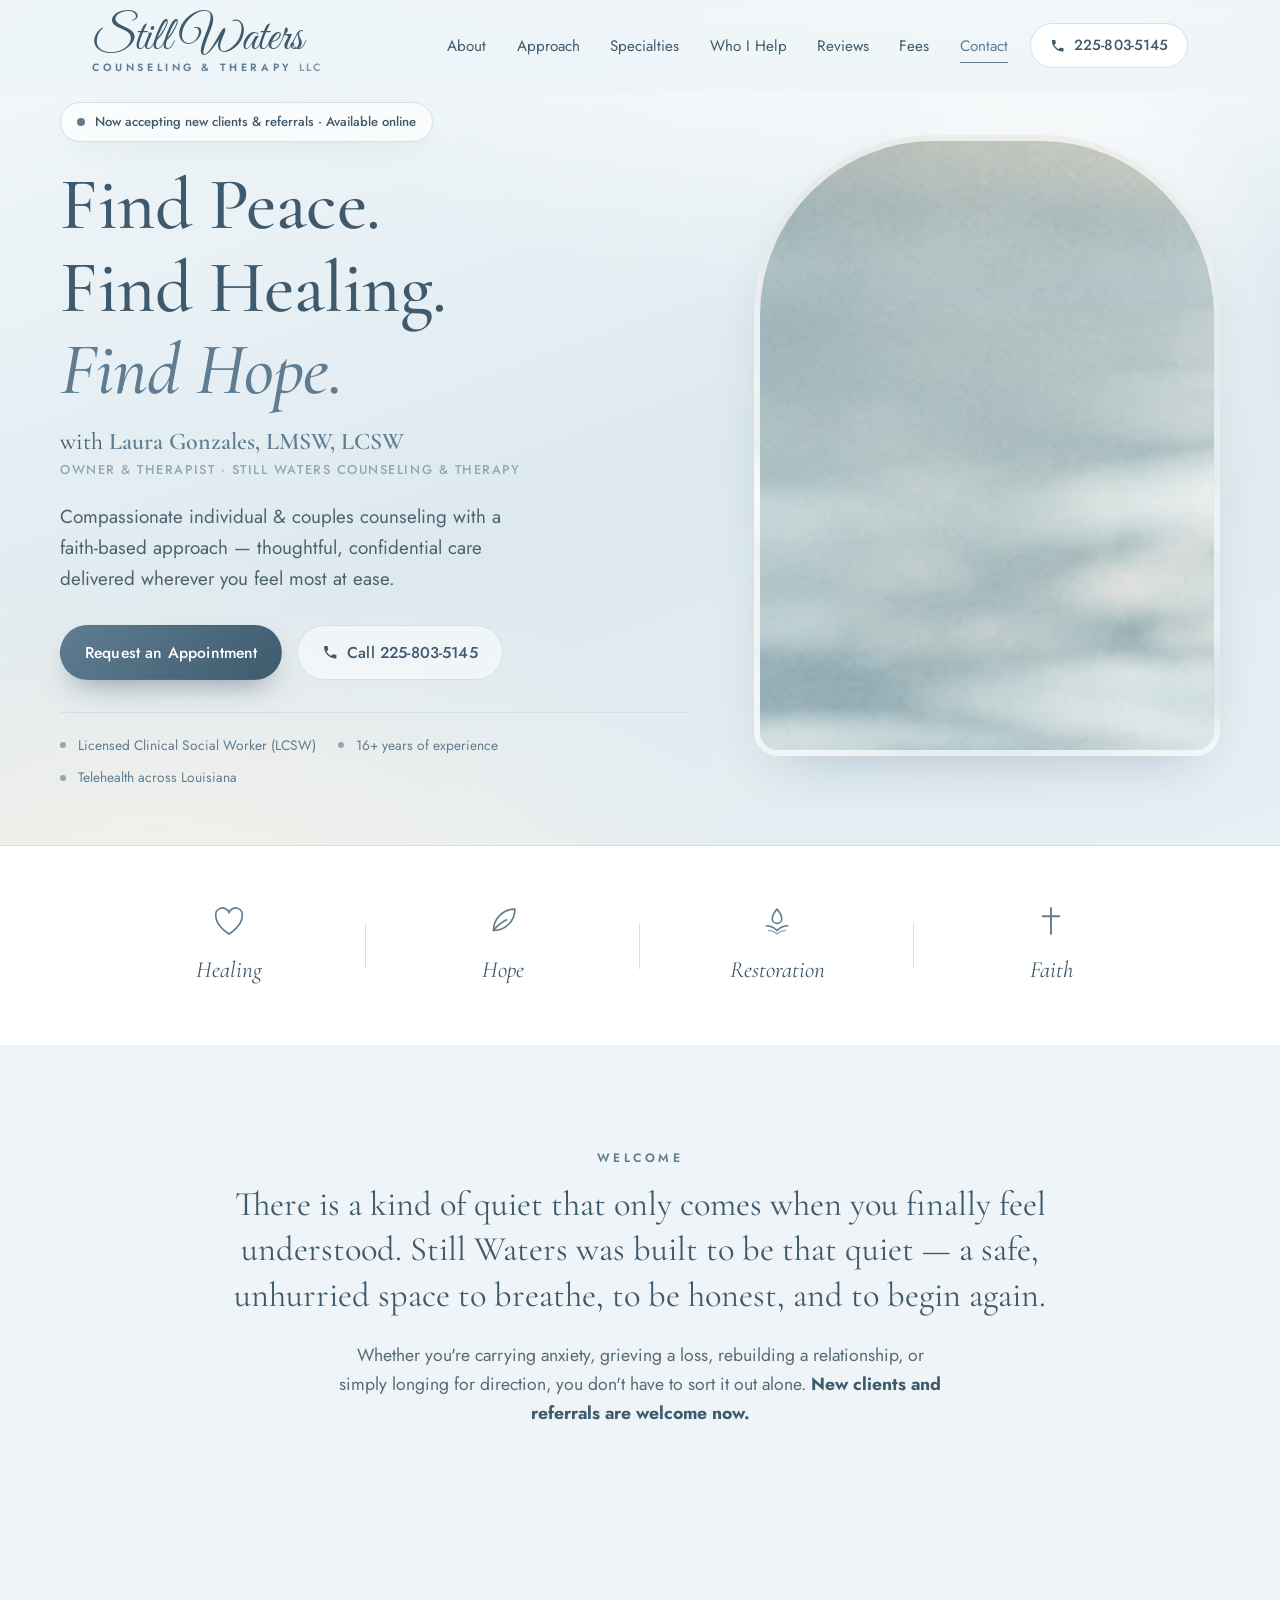
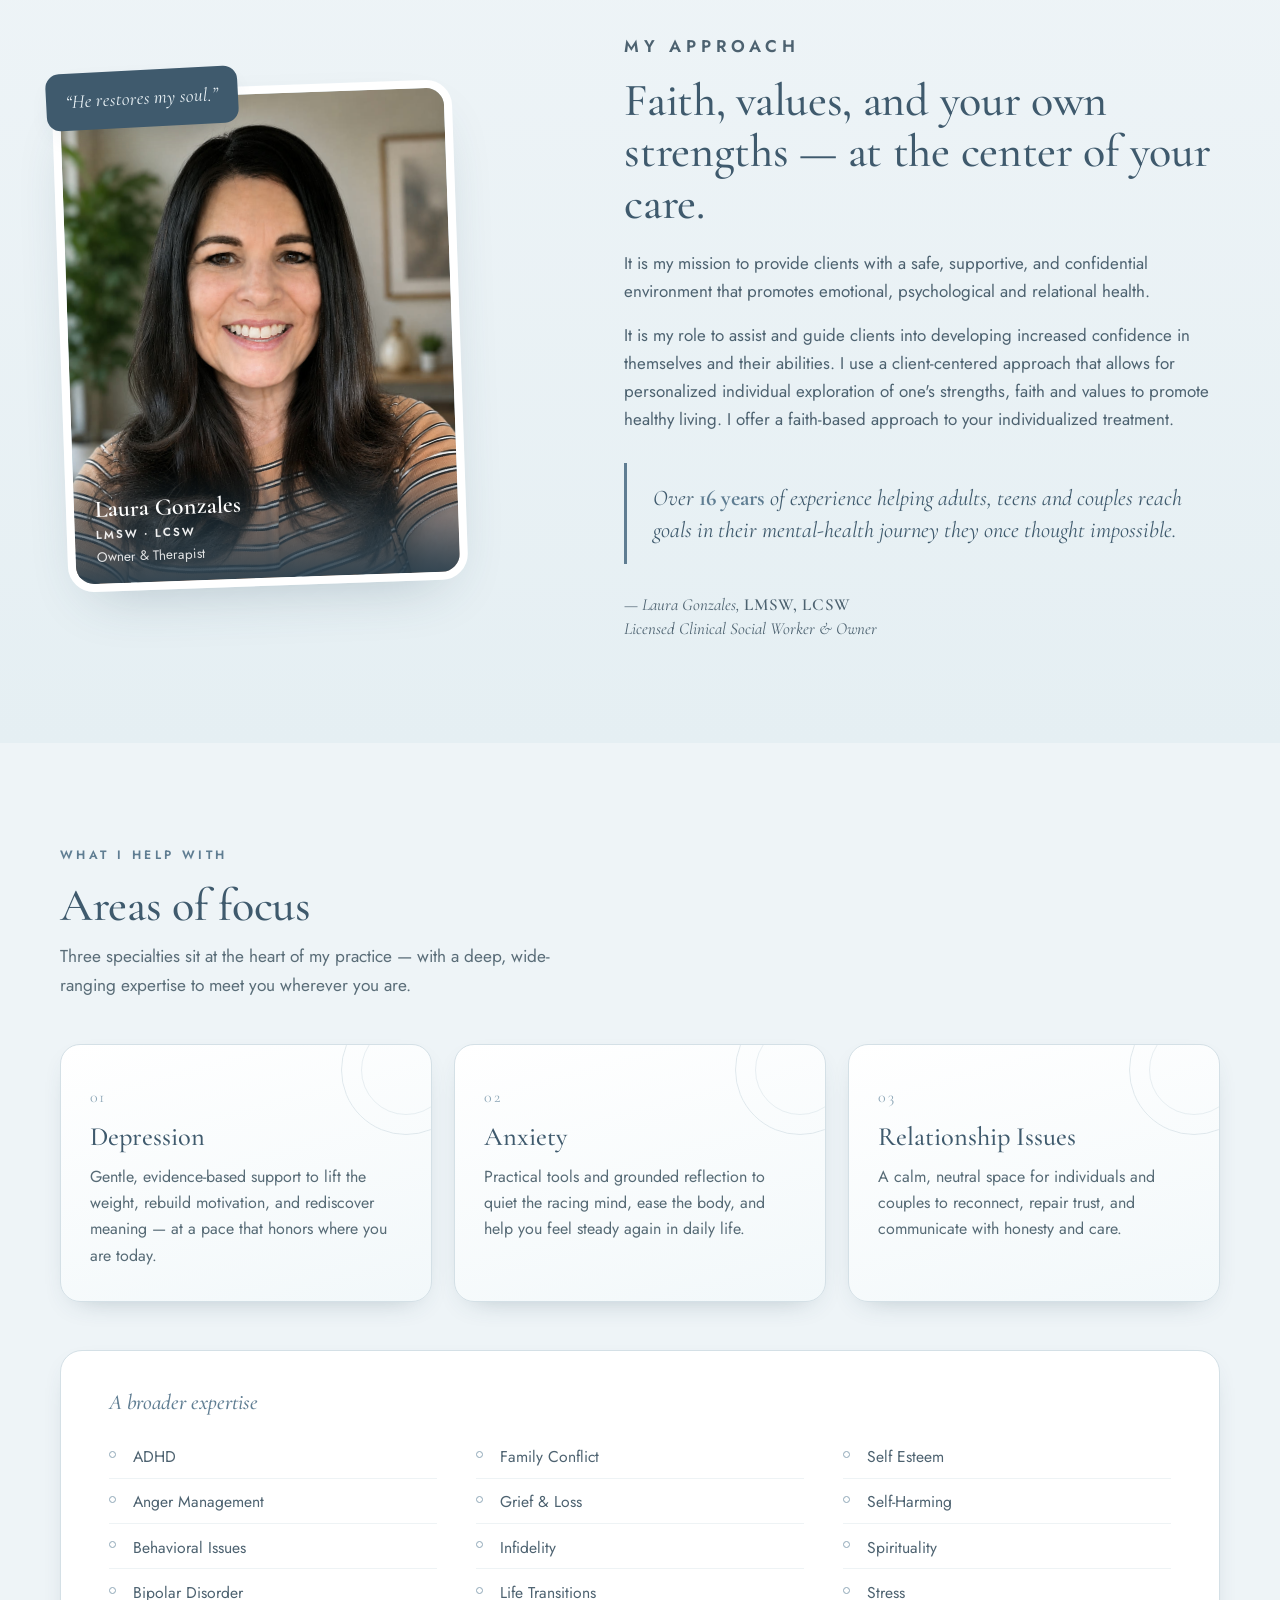
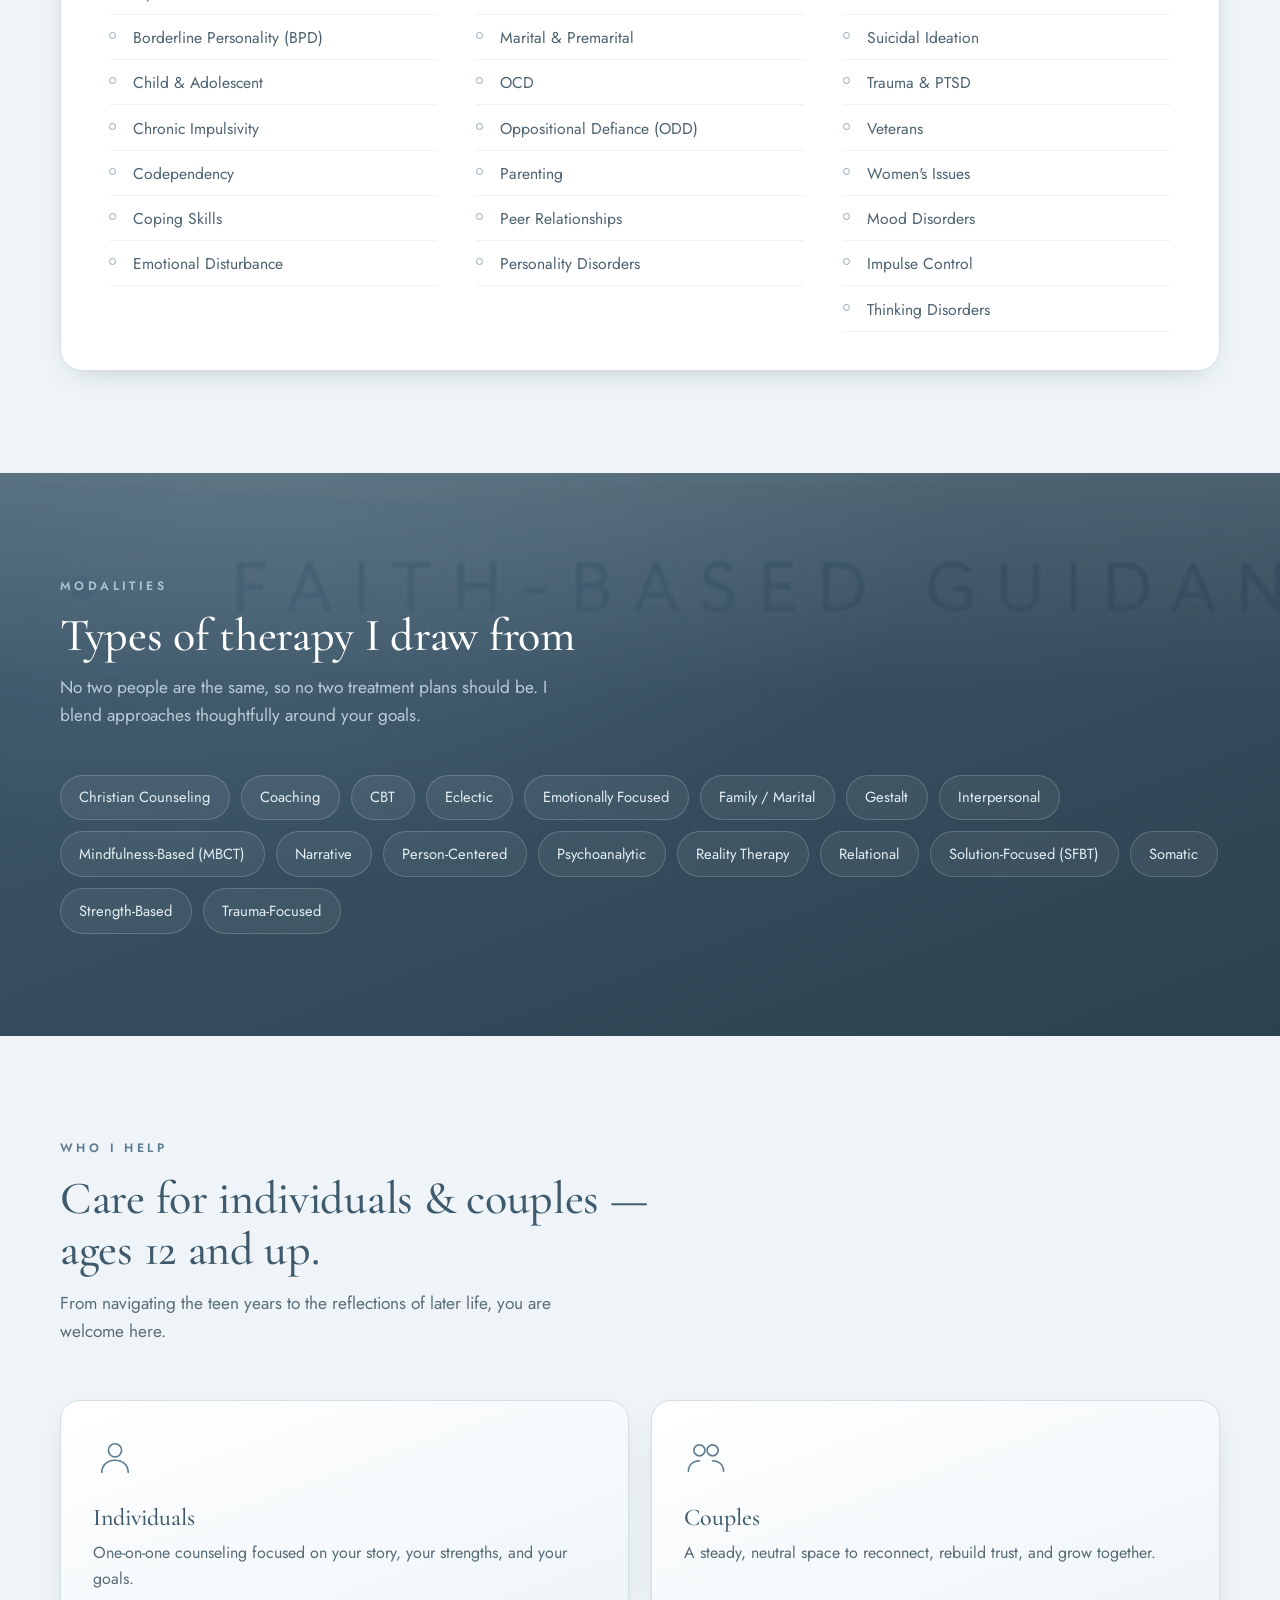
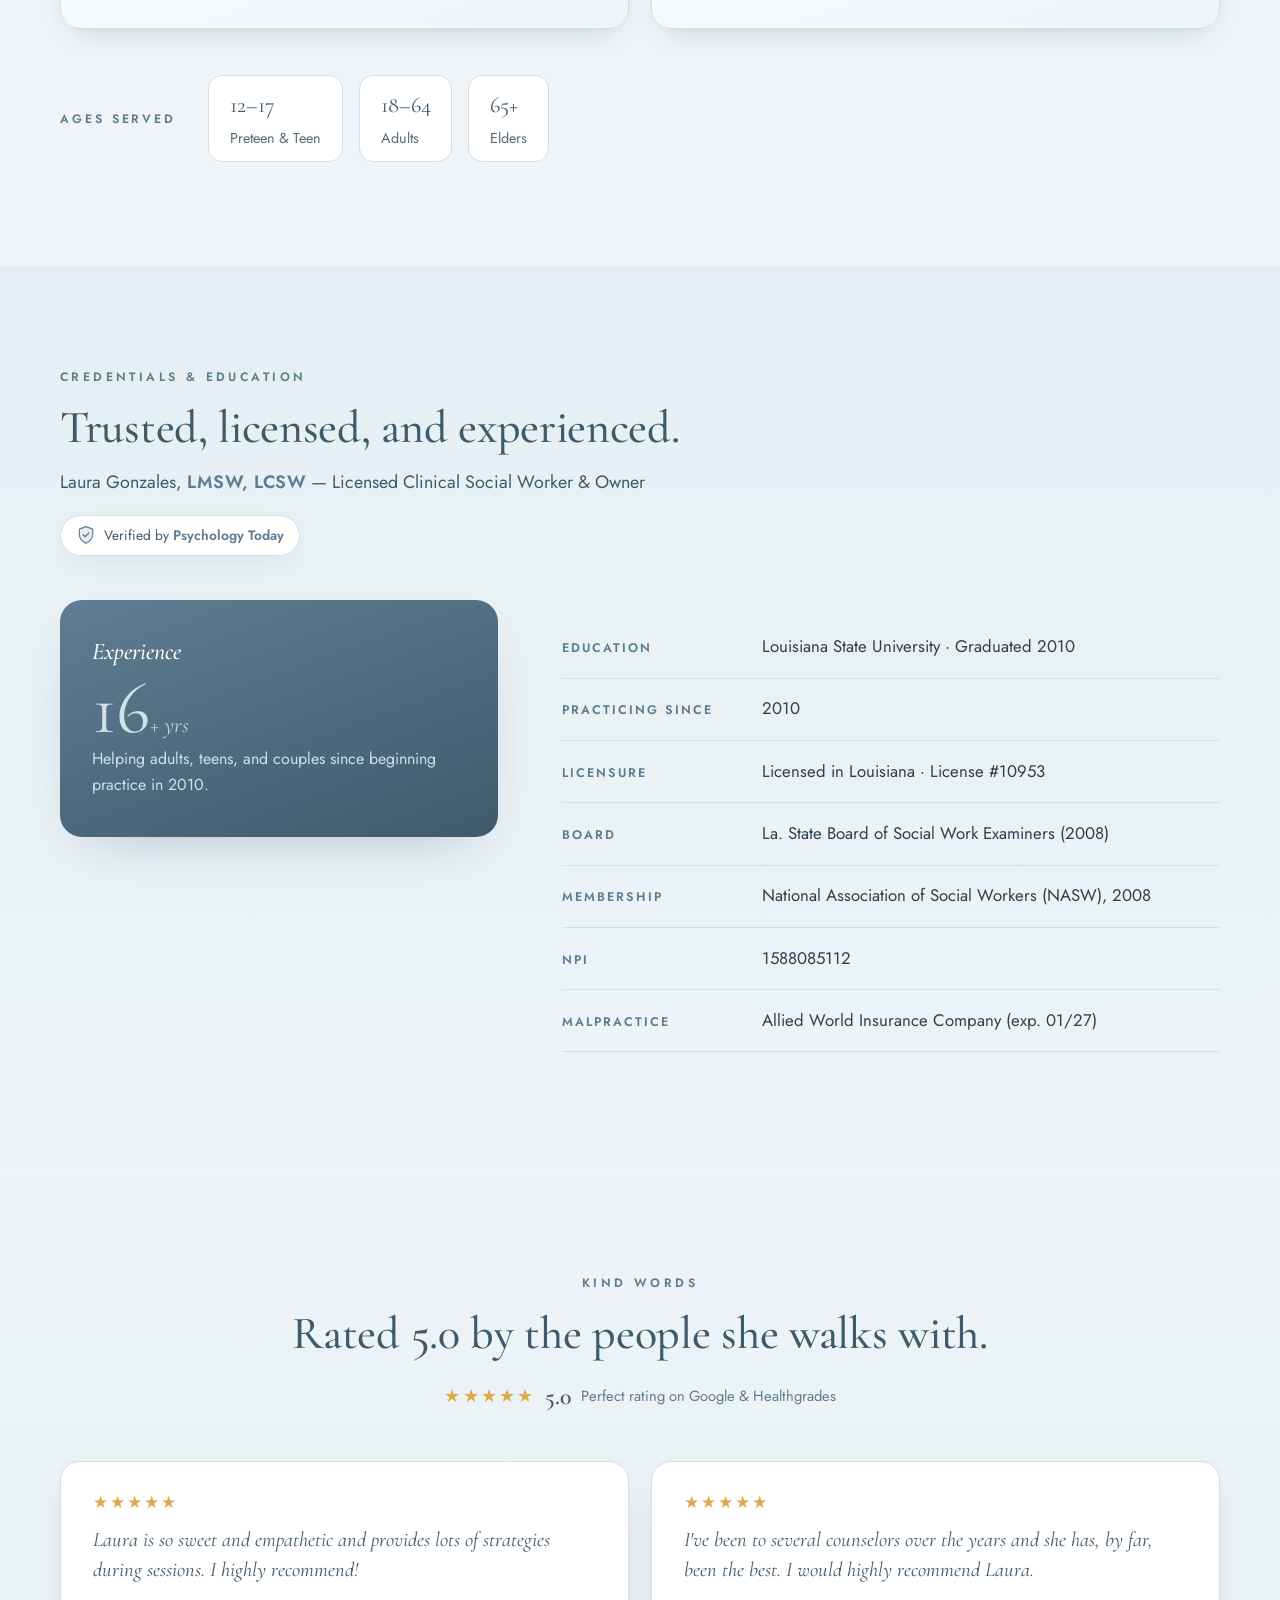
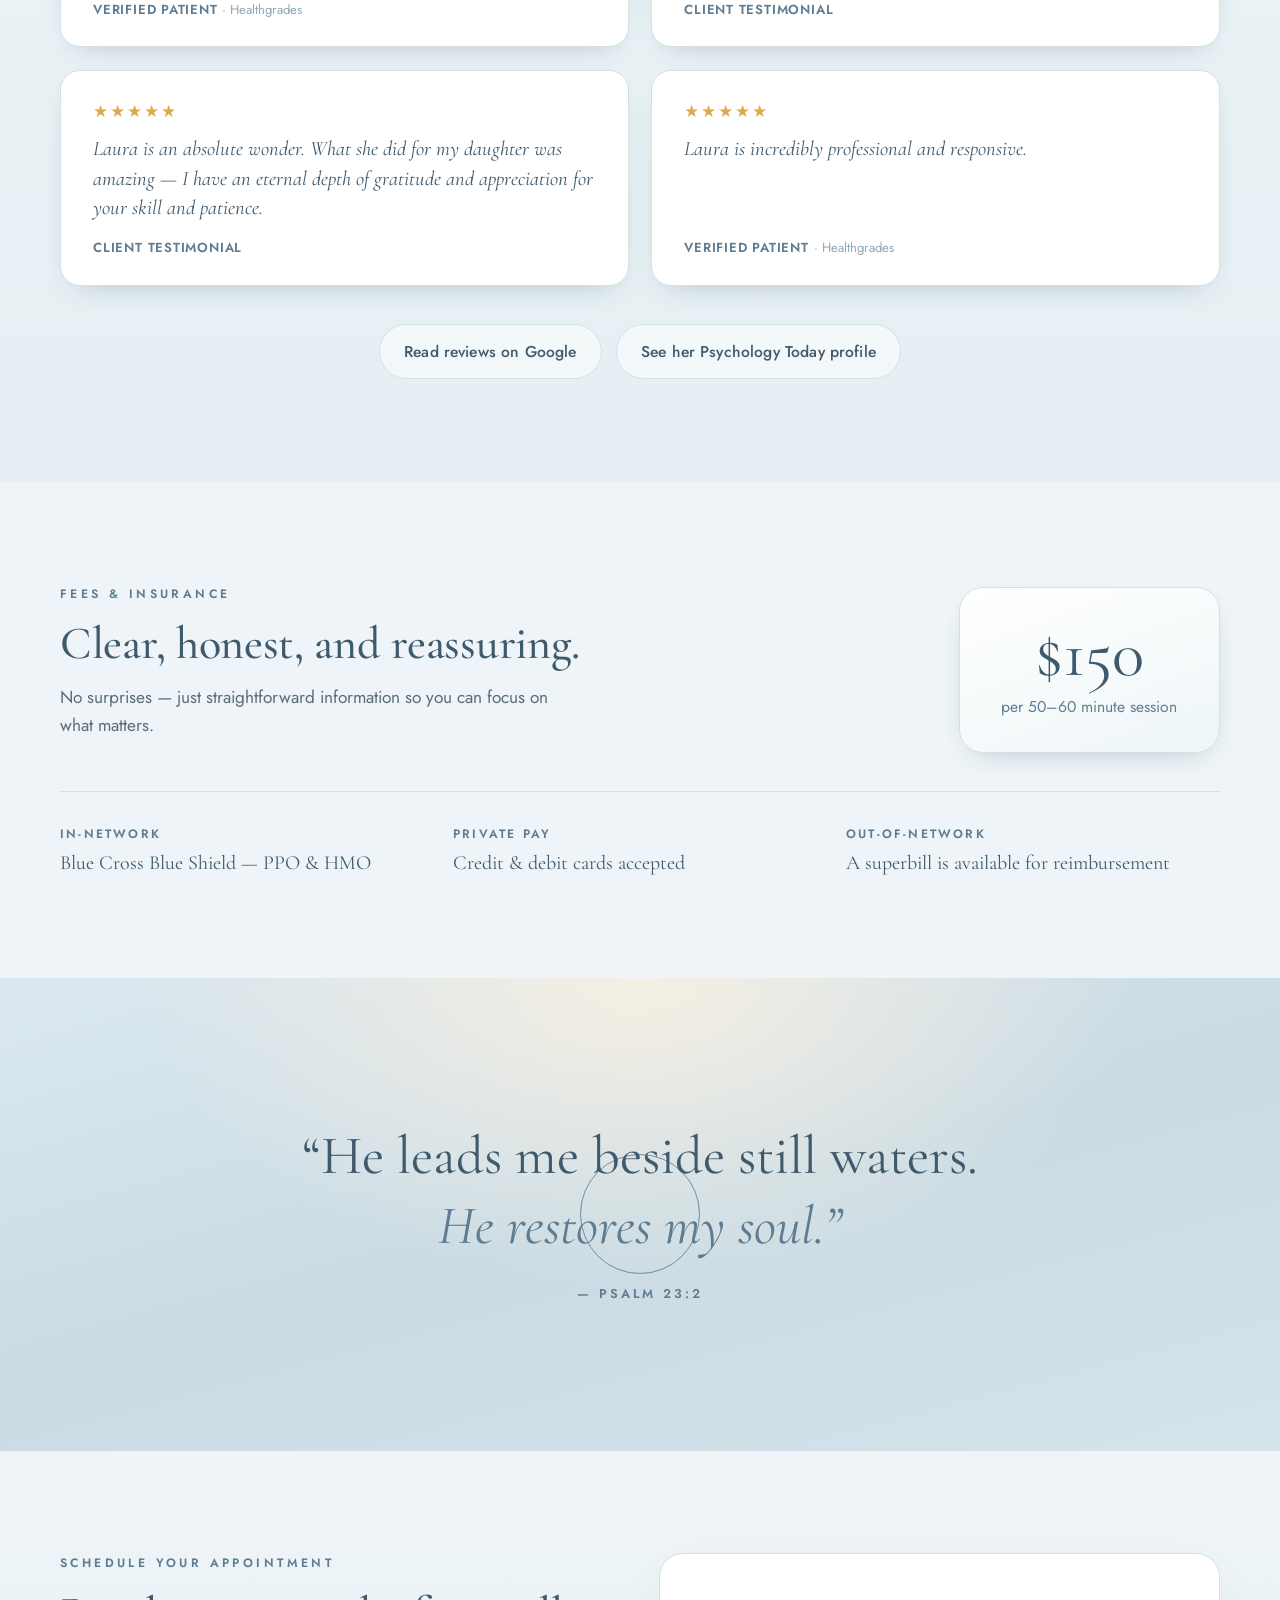
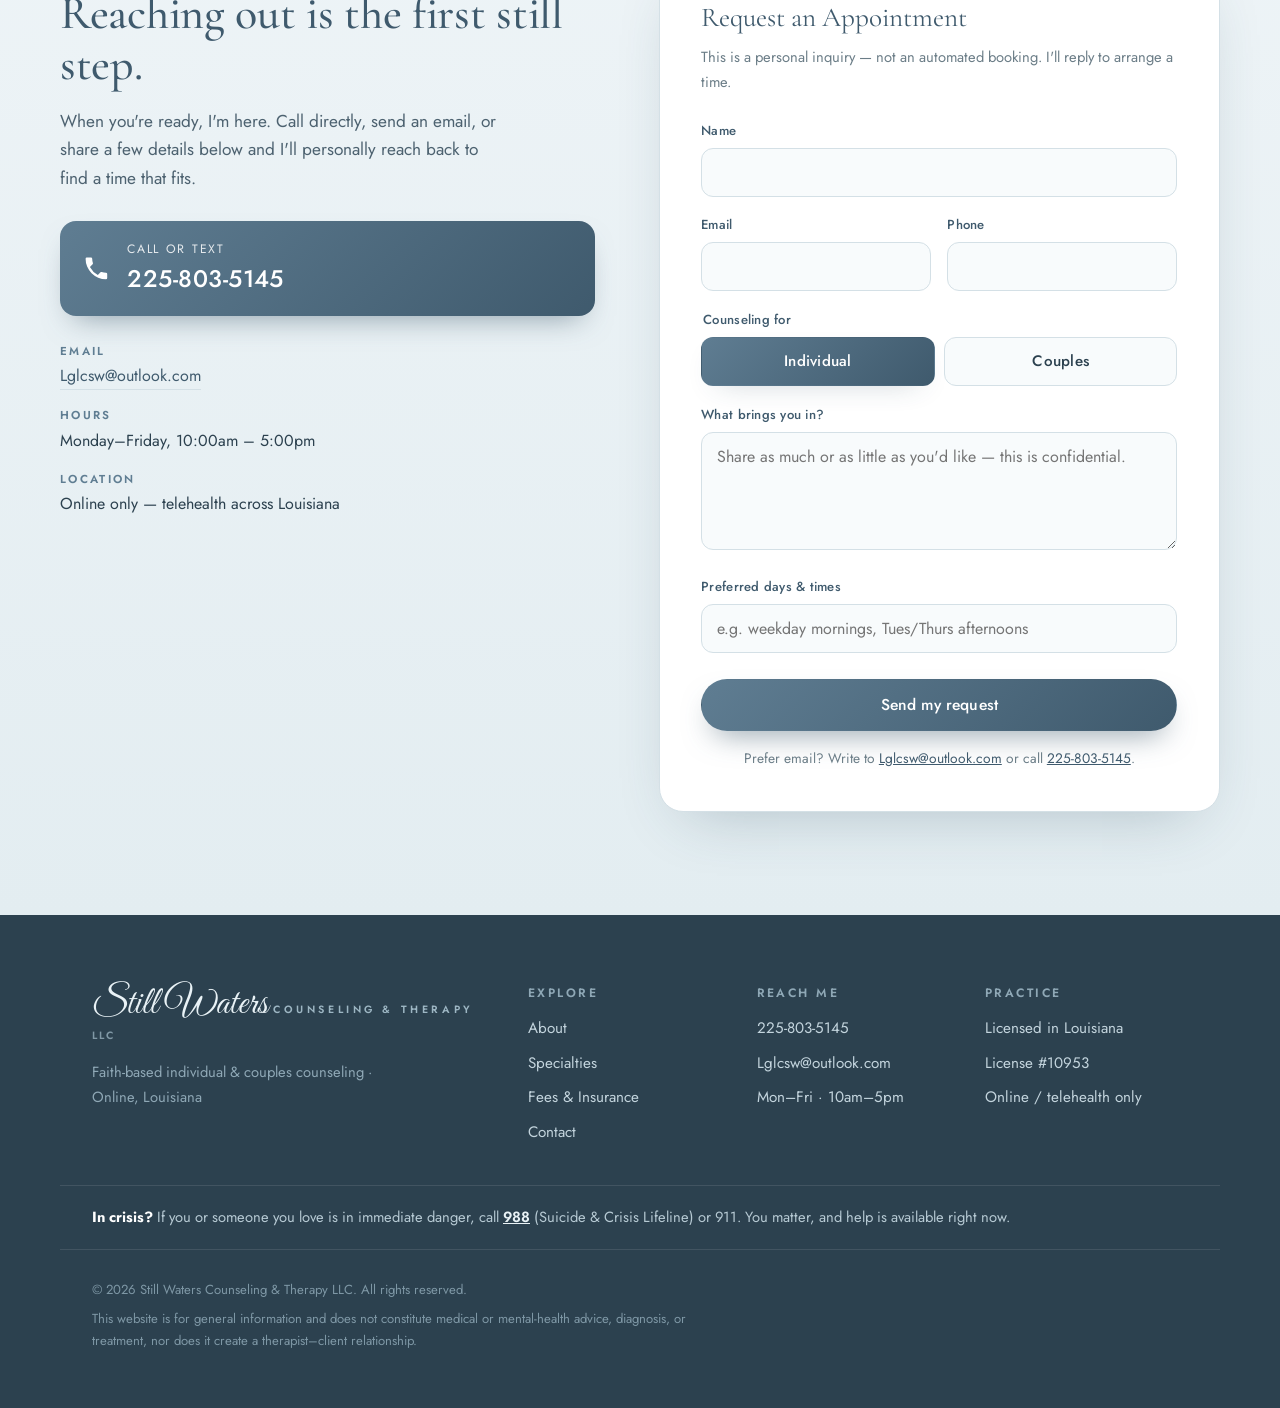
==== index.html @ e0cd23ed "Hero: trim excess top/bottom padding; fix console issues (drop mailto form action -> compose email v" ====
<!DOCTYPE html>
<html lang="en">
<head>
<meta charset="UTF-8" />
<meta name="viewport" content="width=device-width, initial-scale=1.0" />
<title>Still Waters Counseling &amp; Therapy — Faith-Based Individual &amp; Couples Counseling (Online, Louisiana)</title>
<meta name="description" content="Compassionate, faith-based individual and couples counseling in Louisiana, offered online. Licensed Clinical Social Worker with 16+ years of experience. Now accepting new clients." />
<meta name="theme-color" content="#e9f0f4" />
<link rel="icon" href="favicon.svg" type="image/svg+xml" />

<!-- Canonical -->
<link rel="canonical" href="https://stillwatersla.org/" />

<!-- Open Graph -->
<meta property="og:type" content="website" />
<meta property="og:site_name" content="Still Waters Counseling &amp; Therapy" />
<meta property="og:title" content="Still Waters Counseling & Therapy — Find Peace. Find Healing. Find Hope." />
<meta property="og:description" content="Faith-based individual & couples counseling in Louisiana, online. Now accepting new clients and referrals." />
<meta property="og:url" content="https://stillwatersla.org/" />
<meta property="og:image" content="https://stillwatersla.org/assets/still-waters-brand.jpg" />

<!-- Twitter Card -->
<meta name="twitter:card" content="summary_large_image" />
<meta name="twitter:title" content="Still Waters Counseling & Therapy — Find Peace. Find Healing. Find Hope." />
<meta name="twitter:description" content="Faith-based individual & couples counseling in Louisiana, online. Now accepting new clients and referrals." />
<meta name="twitter:image" content="https://stillwatersla.org/assets/still-waters-brand.jpg" />

<!-- JSON-LD structured data -->
<script type="application/ld+json">
{
  "@context": "https://schema.org",
  "@type": "MedicalBusiness",
  "name": "Still Waters Counseling & Therapy LLC",
  "description": "Faith-based individual and couples counseling in Louisiana, offered online via telehealth by a Licensed Clinical Social Worker (LCSW) with 16+ years of experience.",
  "url": "https://stillwatersla.org/",
  "image": "https://stillwatersla.org/assets/still-waters-brand.jpg",
  "telephone": "+1-225-803-5145",
  "email": "Lglcsw@outlook.com",
  "priceRange": "$150",
  "areaServed": {
    "@type": "State",
    "name": "Louisiana"
  },
  "availableService": {
    "@type": "MedicalTherapy",
    "name": "Telehealth counseling and psychotherapy"
  },
  "medicalSpecialty": "Psychiatric",
  "knowsAbout": [
    "Faith-based counseling",
    "Christian counseling",
    "Individual counseling",
    "Couples counseling",
    "Depression",
    "Anxiety",
    "Relationship issues",
    "Grief and loss",
    "Trauma and PTSD",
    "Marital and premarital counseling"
  ],
  "openingHoursSpecification": {
    "@type": "OpeningHoursSpecification",
    "dayOfWeek": ["Monday", "Tuesday", "Wednesday", "Thursday", "Friday"],
    "opens": "10:00",
    "closes": "17:00"
  },
  "founder": {
    "@type": "Person",
    "name": "Laura Gonzales",
    "honorificSuffix": "LMSW, LCSW",
    "jobTitle": "Licensed Clinical Social Worker, Owner"
  },
  "sameAs": [
    "https://www.psychologytoday.com/us/therapists/still-waters-counseling-therapy-gonzales-la/182335"
  ],
  "aggregateRating": {
    "@type": "AggregateRating",
    "ratingValue": "5.0",
    "bestRating": "5",
    "reviewCount": "3"
  },
  "review": [
    {
      "@type": "Review",
      "reviewRating": { "@type": "Rating", "ratingValue": "5", "bestRating": "5" },
      "author": { "@type": "Person", "name": "Verified patient" },
      "reviewBody": "Laura is so sweet and empathetic and provides lots of strategies during sessions. I highly recommend!"
    },
    {
      "@type": "Review",
      "reviewRating": { "@type": "Rating", "ratingValue": "5", "bestRating": "5" },
      "author": { "@type": "Person", "name": "Verified patient" },
      "reviewBody": "Laura is incredibly professional and responsive."
    }
  ]
}
</script>

<link rel="preconnect" href="https://fonts.googleapis.com" />
<link rel="preconnect" href="https://fonts.gstatic.com" crossorigin />
<link href="https://fonts.googleapis.com/css2?family=Cormorant+Garamond:ital,wght@0,400;0,500;0,600;1,400;1,500&family=Great+Vibes&family=Jost:wght@300;400;500;600&display=swap" rel="stylesheet" />

<link rel="stylesheet" href="styles.css" />
</head>
<body>

<!-- ============ SKIP LINK ============ -->
<a class="skip-link" href="#main">Skip to content</a>

<!-- ============ HEADER / NAV ============ -->
<header class="site-header" id="siteHeader">
  <div class="header-inner">
    <a class="brand" href="#top" aria-label="Still Waters Counseling and Therapy, home">
      <span class="brand-script">Still Waters</span>
      <span class="brand-sub">Counseling &amp; Therapy <span class="llc">LLC</span></span>
    </a>

    <nav class="primary-nav" aria-label="Primary">
      <ul>
        <li><a href="#top">About</a></li>
        <li><a href="#approach">Approach</a></li>
        <li><a href="#specialties">Specialties</a></li>
        <li><a href="#who">Who I Help</a></li>
        <li><a href="#reviews">Reviews</a></li>
        <li><a href="#fees">Fees</a></li>
        <li><a href="#contact">Contact</a></li>
      </ul>
    </nav>

    <a class="btn btn-call header-call" href="tel:+12258035145">
      <svg viewBox="0 0 24 24" aria-hidden="true" class="i-phone"><path d="M6.6 10.8a15.6 15.6 0 0 0 6.6 6.6l2.2-2.2a1 1 0 0 1 1-.24 11.4 11.4 0 0 0 3.6.58 1 1 0 0 1 1 1V20a1 1 0 0 1-1 1A17 17 0 0 1 3 4a1 1 0 0 1 1-1h3.5a1 1 0 0 1 1 1 11.4 11.4 0 0 0 .58 3.6 1 1 0 0 1-.24 1z"/></svg>
      <span>225-803-5145</span>
    </a>

    <button class="nav-toggle" id="navToggle" aria-expanded="false" aria-controls="mobileMenu" aria-label="Open menu">
      <span></span><span></span><span></span>
    </button>
  </div>
</header>

<!-- ============ MOBILE MENU ============ -->
<div class="mobile-menu" id="mobileMenu" aria-hidden="true">
  <div class="mobile-menu-panel">
    <nav aria-label="Mobile">
      <ul>
        <li><a href="#top">About</a></li>
        <li><a href="#approach">Approach</a></li>
        <li><a href="#specialties">Specialties</a></li>
        <li><a href="#therapies">Types of Therapy</a></li>
        <li><a href="#who">Who I Help</a></li>
        <li><a href="#credentials">Credentials</a></li>
        <li><a href="#reviews">Reviews</a></li>
        <li><a href="#fees">Fees &amp; Insurance</a></li>
        <li><a href="#contact">Contact</a></li>
      </ul>
      <a class="btn btn-call btn-block" href="tel:+12258035145">
        <svg viewBox="0 0 24 24" aria-hidden="true" class="i-phone"><path d="M6.6 10.8a15.6 15.6 0 0 0 6.6 6.6l2.2-2.2a1 1 0 0 1 1-.24 11.4 11.4 0 0 0 3.6.58 1 1 0 0 1 1 1V20a1 1 0 0 1-1 1A17 17 0 0 1 3 4a1 1 0 0 1 1-1h3.5a1 1 0 0 1 1 1 11.4 11.4 0 0 0 .58 3.6 1 1 0 0 1-.24 1z"/></svg>
        <span>Call 225-803-5145</span>
      </a>
    </nav>
  </div>
</div>
<div class="menu-scrim" id="menuScrim" hidden></div>

<main id="main">
<span id="top"></span>

<!-- ============ HERO ============ -->
<section class="hero" id="hero">
  <!-- animated ripple motif -->
  <div class="hero-ripples" aria-hidden="true">
    <span class="ripple r1"></span>
    <span class="ripple r2"></span>
    <span class="ripple r3"></span>
    <span class="drop"></span>
  </div>

  <div class="hero-grid">
    <div class="hero-copy">
      <p class="eyebrow reveal">
        <span class="dot"></span> Now accepting new clients &amp; referrals · Available online
      </p>
      <h1 class="reveal">Find Peace.<br />Find Healing.<br /><em>Find Hope.</em></h1>
      <p class="hero-byline reveal">
        with <strong>Laura Gonzales, LMSW, LCSW</strong>
        <span>Owner &amp; Therapist · Still Waters Counseling &amp; Therapy</span>
      </p>
      <p class="hero-lede reveal">
        Compassionate individual &amp; couples counseling with a faith-based approach —
        thoughtful, confidential care delivered wherever you feel most at ease.
      </p>
      <div class="hero-actions reveal">
        <a class="btn btn-primary" href="#contact">Request an Appointment</a>
        <a class="btn btn-ghost" href="tel:+12258035145">
          <svg viewBox="0 0 24 24" aria-hidden="true" class="i-phone"><path d="M6.6 10.8a15.6 15.6 0 0 0 6.6 6.6l2.2-2.2a1 1 0 0 1 1-.24 11.4 11.4 0 0 0 3.6.58 1 1 0 0 1 1 1V20a1 1 0 0 1-1 1A17 17 0 0 1 3 4a1 1 0 0 1 1-1h3.5a1 1 0 0 1 1 1 11.4 11.4 0 0 0 .58 3.6 1 1 0 0 1-.24 1z"/></svg>
          Call 225-803-5145
        </a>
      </div>
      <ul class="hero-meta reveal">
        <li>Licensed Clinical Social Worker (LCSW)</li>
        <li>16+ years of experience</li>
        <li>Telehealth across Louisiana</li>
      </ul>
    </div>

    <div class="hero-media reveal" aria-hidden="true">
      <div class="hero-photo" style="background-image:url('assets/mist-edge.jpg')"></div>
      <div class="hero-photo-glow"></div>
    </div>
  </div>
</section>

<!-- ============ VALUES ROW ============ -->
<section class="values" aria-label="Our promise">
  <ul>
    <li class="reveal">
      <svg viewBox="0 0 32 32" aria-hidden="true"><path d="M16 27S5 20 5 12.5A5.5 5.5 0 0 1 16 9a5.5 5.5 0 0 1 11 3.5C27 20 16 27 16 27z" fill="none" stroke="currentColor" stroke-width="1.4" stroke-linejoin="round"/></svg>
      <span class="v-name">Healing</span>
    </li>
    <li class="reveal">
      <svg viewBox="0 0 32 32" aria-hidden="true"><path d="M8 24C8 14 16 6 26 6c0 10-8 18-18 18z" fill="none" stroke="currentColor" stroke-width="1.4" stroke-linejoin="round"/><path d="M8 24c3-4 7-7 11-9" fill="none" stroke="currentColor" stroke-width="1.4" stroke-linecap="round"/></svg>
      <span class="v-name">Hope</span>
    </li>
    <li class="reveal">
      <svg viewBox="0 0 32 32" aria-hidden="true"><path d="M16 6c2.6 3 4 5.6 4 8a4 4 0 0 1-8 0c0-2.4 1.4-5 4-8z" fill="none" stroke="currentColor" stroke-width="1.4" stroke-linejoin="round"/><path d="M7 20c3 0 6 1 9 4 3-3 6-4 9-4" fill="none" stroke="currentColor" stroke-width="1.4" stroke-linecap="round"/><path d="M9 24c3 0 5 1 7 3 2-2 4-3 7-3" fill="none" stroke="currentColor" stroke-width="1.2" stroke-linecap="round" opacity=".6"/></svg>
      <span class="v-name">Restoration</span>
    </li>
    <li class="reveal">
      <svg viewBox="0 0 32 32" aria-hidden="true"><path d="M16 5v22M9 12h14" fill="none" stroke="currentColor" stroke-width="1.6" stroke-linecap="round"/></svg>
      <span class="v-name">Faith</span>
    </li>
  </ul>
</section>

<!-- ============ INTRO / WELCOME ============ -->
<section class="intro" id="welcome">
  <div class="intro-inner reveal">
    <p class="section-kicker">Welcome</p>
    <p class="intro-lead">
      There is a kind of quiet that only comes when you finally feel understood.
      Still Waters was built to be that quiet — a safe, unhurried space to breathe,
      to be honest, and to begin again.
    </p>
    <p class="intro-note">
      Whether you're carrying anxiety, grieving a loss, rebuilding a relationship, or
      simply longing for direction, you don't have to sort it out alone.
      <strong>New clients and referrals are welcome now.</strong>
    </p>
  </div>
</section>

<!-- ============ ABOUT / APPROACH ============ -->
<section class="about" id="about">
  <div class="about-grid">
    <div class="about-media reveal">
      <figure class="provider-card">
        <!-- IMG-NEEDED: drop the real portrait at assets/laura-gonzales.jpg — the
             monogram below shows gracefully until then (onerror hides a missing file) -->
        <span class="provider-monogram" aria-hidden="true">LG</span>
        <img src="assets/laura-gonzales.jpg"
             alt="Laura Gonzales, LMSW, LCSW — owner and therapist at Still Waters Counseling &amp; Therapy"
             loading="lazy" onerror="this.style.display='none'" />
        <figcaption class="provider-badge">
          <span class="pb-name">Laura Gonzales</span>
          <span class="pb-cred">LMSW · LCSW</span>
          <span class="pb-role">Owner &amp; Therapist</span>
        </figcaption>
      </figure>
      <div class="about-verse-chip" aria-hidden="true">
        <span>“He restores my soul.”</span>
      </div>
    </div>

    <div class="about-copy reveal">
      <p class="section-kicker" id="approach">My Approach</p>
      <h2>Faith, values, and your own strengths — at the center of your care.</h2>
      <p>
        It is my mission to provide clients with a safe, supportive, and confidential
        environment that promotes emotional, psychological and relational health.
      </p>
      <p>
        It is my role to assist and guide clients into developing increased confidence
        in themselves and their abilities. I use a client-centered approach that allows
        for personalized individual exploration of one's strengths, faith and values to
        promote healthy living. I offer a faith-based approach to your individualized
        treatment.
      </p>
      <blockquote class="pull">
        Over <strong>16 years</strong> of experience helping adults, teens and couples
        reach goals in their mental-health journey they once thought impossible.
      </blockquote>
      <p class="signoff">— Laura Gonzales, <span>LMSW, LCSW</span><br />Licensed Clinical Social Worker &amp; Owner</p>
    </div>
  </div>
</section>

<!-- ============ SPECIALTIES ============ -->
<section class="specialties" id="specialties">
  <div class="section-head reveal">
    <p class="section-kicker">What I Help With</p>
    <h2>Areas of focus</h2>
    <p class="section-sub">
      Three specialties sit at the heart of my practice — with a deep, wide-ranging
      expertise to meet you wherever you are.
    </p>
  </div>

  <div class="top-specialties">
    <article class="spec-feature reveal">
      <span class="spec-num">01</span>
      <h3>Depression</h3>
      <p>
        Gentle, evidence-based support to lift the weight, rebuild motivation, and
        rediscover meaning — at a pace that honors where you are today.
      </p>
    </article>
    <article class="spec-feature reveal">
      <span class="spec-num">02</span>
      <h3>Anxiety</h3>
      <p>
        Practical tools and grounded reflection to quiet the racing mind, ease the
        body, and help you feel steady again in daily life.
      </p>
    </article>
    <article class="spec-feature reveal">
      <span class="spec-num">03</span>
      <h3>Relationship Issues</h3>
      <p>
        A calm, neutral space for individuals and couples to reconnect, repair trust,
        and communicate with honesty and care.
      </p>
    </article>
  </div>

  <div class="expertise reveal">
    <h3 class="expertise-title">A broader expertise</h3>
    <div class="expertise-cols">
      <ul>
        <li>ADHD</li><li>Anger Management</li><li>Behavioral Issues</li>
        <li>Bipolar Disorder</li><li>Borderline Personality (BPD)</li>
        <li>Child &amp; Adolescent</li><li>Chronic Impulsivity</li>
        <li>Codependency</li><li>Coping Skills</li>
        <li>Emotional Disturbance</li>
      </ul>
      <ul>
        <li>Family Conflict</li><li>Grief &amp; Loss</li><li>Infidelity</li>
        <li>Life Transitions</li><li>Marital &amp; Premarital</li>
        <li>OCD</li><li>Oppositional Defiance (ODD)</li>
        <li>Parenting</li><li>Peer Relationships</li>
        <li>Personality Disorders</li>
      </ul>
      <ul>
        <li>Self Esteem</li><li>Self-Harming</li><li>Spirituality</li>
        <li>Stress</li><li>Suicidal Ideation</li>
        <li>Trauma &amp; PTSD</li><li>Veterans</li>
        <li>Women's Issues</li><li>Mood Disorders</li>
        <li>Impulse Control</li><li>Thinking Disorders</li>
      </ul>
    </div>
  </div>
</section>

<!-- ============ TYPES OF THERAPY ============ -->
<section class="therapies" id="therapies">
  <div class="therapies-inner">
    <div class="section-head reveal on-dark">
      <p class="section-kicker">Modalities</p>
      <h2>Types of therapy I draw from</h2>
      <p class="section-sub">
        No two people are the same, so no two treatment plans should be. I blend
        approaches thoughtfully around your goals.
      </p>
    </div>
    <ul class="therapy-tags reveal">
      <li>Christian Counseling</li><li>Coaching</li><li>CBT</li><li>Eclectic</li>
      <li>Emotionally Focused</li><li>Family / Marital</li><li>Gestalt</li>
      <li>Interpersonal</li><li>Mindfulness-Based (MBCT)</li><li>Narrative</li>
      <li>Person-Centered</li><li>Psychoanalytic</li><li>Reality Therapy</li>
      <li>Relational</li><li>Solution-Focused (SFBT)</li><li>Somatic</li>
      <li>Strength-Based</li><li>Trauma-Focused</li>
    </ul>
  </div>
</section>

<!-- ============ WHO I HELP ============ -->
<section class="who" id="who">
  <div class="who-grid">
    <div class="who-head reveal">
      <p class="section-kicker">Who I Help</p>
      <h2>Care for individuals &amp; couples — ages 12 and up.</h2>
      <p class="section-sub">
        From navigating the teen years to the reflections of later life, you are
        welcome here.
      </p>
    </div>

    <div class="who-panels">
      <article class="who-panel reveal">
        <svg viewBox="0 0 40 40" aria-hidden="true"><circle cx="20" cy="13" r="6" fill="none" stroke="currentColor" stroke-width="1.5"/><path d="M8 33c0-7 5.5-11 12-11s12 4 12 11" fill="none" stroke="currentColor" stroke-width="1.5" stroke-linecap="round"/></svg>
        <h3>Individuals</h3>
        <p>One-on-one counseling focused on your story, your strengths, and your goals.</p>
      </article>
      <article class="who-panel reveal">
        <svg viewBox="0 0 40 40" aria-hidden="true"><circle cx="14" cy="13" r="5" fill="none" stroke="currentColor" stroke-width="1.5"/><circle cx="26" cy="13" r="5" fill="none" stroke="currentColor" stroke-width="1.5"/><path d="M4 32c0-6 4.5-9.5 10-9.5M36 32c0-6-4.5-9.5-10-9.5" fill="none" stroke="currentColor" stroke-width="1.5" stroke-linecap="round"/></svg>
        <h3>Couples</h3>
        <p>A steady, neutral space to reconnect, rebuild trust, and grow together.</p>
      </article>
    </div>

    <div class="who-ages reveal">
      <span class="ages-label">Ages served</span>
      <ol class="ages-track">
        <li><span>12–17</span>Preteen &amp; Teen</li>
        <li><span>18–64</span>Adults</li>
        <li><span>65+</span>Elders</li>
      </ol>
    </div>
  </div>
</section>

<!-- ============ CREDENTIALS ============ -->
<section class="credentials" id="credentials">
  <div class="section-head reveal">
    <p class="section-kicker">Credentials &amp; Education</p>
    <h2>Trusted, licensed, and experienced.</h2>
    <p class="cred-provider">Laura Gonzales, <strong>LMSW, LCSW</strong> — Licensed Clinical Social Worker &amp; Owner</p>
    <a class="pt-verified" href="https://www.psychologytoday.com/us/therapists/still-waters-counseling-therapy-gonzales-la/182335" target="_blank" rel="noopener" aria-label="Verified by Psychology Today (opens in a new tab)">
      <svg viewBox="0 0 24 24" aria-hidden="true"><path d="M12 2 4 5v6c0 5 3.4 8.5 8 11 4.6-2.5 8-6 8-11V5l-8-3z" fill="currentColor" opacity=".14"/><path d="M12 2 4 5v6c0 5 3.4 8.5 8 11 4.6-2.5 8-6 8-11V5l-8-3z" fill="none" stroke="currentColor" stroke-width="1.4" stroke-linejoin="round"/><path d="m8.6 11.8 2.3 2.3 4.5-4.6" fill="none" stroke="currentColor" stroke-width="1.7" stroke-linecap="round" stroke-linejoin="round"/></svg>
      <span>Verified by <strong>Psychology Today</strong></span>
    </a>
  </div>

  <div class="cred-grid">
    <div class="cred-block reveal">
      <h3>Experience</h3>
      <p class="cred-big">16<span>+ yrs</span></p>
      <p>Helping adults, teens, and couples since beginning practice in 2010.</p>
    </div>

    <dl class="cred-facts reveal">
      <div><dt>Education</dt><dd>Louisiana State University · Graduated 2010</dd></div>
      <div><dt>Practicing since</dt><dd>2010</dd></div>
      <div><dt>Licensure</dt><dd>Licensed in Louisiana · License&nbsp;#10953</dd></div>
      <div><dt>Board</dt><dd>La. State Board of Social Work Examiners (2008)</dd></div>
      <div><dt>Membership</dt><dd>National Association of Social Workers (NASW), 2008</dd></div>
      <div><dt>NPI</dt><dd>1588085112</dd></div>
      <div><dt>Malpractice</dt><dd>Allied World Insurance Company (exp. 01/27)</dd></div>
    </dl>
  </div>
</section>

<!-- ============ REVIEWS / TESTIMONIALS ============ -->
<section class="reviews" id="reviews">
  <div class="section-head reveal center">
    <p class="section-kicker">Kind Words</p>
    <h2>Rated 5.0 by the people she walks with.</h2>
    <div class="rating-row">
      <span class="stars" aria-hidden="true">★★★★★</span>
      <span class="rating-num">5.0</span>
      <span class="rating-src">Perfect rating on Google &amp; Healthgrades</span>
    </div>
  </div>

  <div class="review-grid">
    <figure class="review-card reveal">
      <span class="stars" aria-hidden="true">★★★★★</span>
      <blockquote>Laura is so sweet and empathetic and provides lots of strategies during sessions. I highly recommend!</blockquote>
      <figcaption>Verified patient <span>· Healthgrades</span></figcaption>
    </figure>
    <figure class="review-card reveal">
      <span class="stars" aria-hidden="true">★★★★★</span>
      <blockquote>I've been to several counselors over the years and she has, by far, been the best. I would highly recommend Laura.</blockquote>
      <figcaption>Client testimonial</figcaption>
    </figure>
    <figure class="review-card reveal">
      <span class="stars" aria-hidden="true">★★★★★</span>
      <blockquote>Laura is an absolute wonder. What she did for my daughter was amazing — I have an eternal depth of gratitude and appreciation for your skill and patience.</blockquote>
      <figcaption>Client testimonial</figcaption>
    </figure>
    <figure class="review-card reveal">
      <span class="stars" aria-hidden="true">★★★★★</span>
      <blockquote>Laura is incredibly professional and responsive.</blockquote>
      <figcaption>Verified patient <span>· Healthgrades</span></figcaption>
    </figure>
  </div>

  <div class="review-cta reveal">
    <a class="btn btn-ghost" href="https://www.google.com/search?q=Still+Waters+Counseling+%26+Therapy+Gonzales+LA+reviews" target="_blank" rel="noopener">Read reviews on Google</a>
    <a class="btn btn-ghost" href="https://www.psychologytoday.com/us/therapists/still-waters-counseling-therapy-gonzales-la/182335" target="_blank" rel="noopener">See her Psychology Today profile</a>
  </div>
</section>

<!-- ============ FEES & INSURANCE ============ -->
<section class="fees" id="fees">
  <div class="fees-grid">
    <div class="fees-head reveal">
      <p class="section-kicker">Fees &amp; Insurance</p>
      <h2>Clear, honest, and reassuring.</h2>
      <p class="section-sub">
        No surprises — just straightforward information so you can focus on what matters.
      </p>
    </div>

    <div class="fee-rate reveal">
      <p class="rate-amount">$150</p>
      <p class="rate-detail">per 50–60&nbsp;minute session</p>
    </div>

    <ul class="fee-list reveal">
      <li>
        <strong>In-network</strong>
        <span>Blue Cross Blue Shield — PPO &amp; HMO</span>
      </li>
      <li>
        <strong>Private pay</strong>
        <span>Credit &amp; debit cards accepted</span>
      </li>
      <li>
        <strong>Out-of-network</strong>
        <span>A superbill is available for reimbursement</span>
      </li>
    </ul>
  </div>
</section>

<!-- ============ VERSE — FULL-BLEED CALM MOMENT ============ -->
<section class="verse" aria-label="Scripture">
  <div class="verse-ripple" aria-hidden="true"><span></span><span></span><span></span></div>
  <blockquote class="reveal">
    <p>“He leads me beside still waters.<br /><em>He restores my soul.”</em></p>
    <cite>— Psalm 23:2</cite>
  </blockquote>
</section>

<!-- ============ SCHEDULE / CONTACT ============ -->
<section class="contact" id="contact">
  <div class="contact-grid">
    <div class="contact-info reveal">
      <p class="section-kicker">Schedule Your Appointment</p>
      <h2>Reaching out is the first still step.</h2>
      <p class="contact-lede">
        When you're ready, I'm here. Call directly, send an email, or share a few
        details below and I'll personally reach back to find a time that fits.
      </p>

      <a class="call-tile" href="tel:+12258035145">
        <svg viewBox="0 0 24 24" aria-hidden="true" class="i-phone"><path d="M6.6 10.8a15.6 15.6 0 0 0 6.6 6.6l2.2-2.2a1 1 0 0 1 1-.24 11.4 11.4 0 0 0 3.6.58 1 1 0 0 1 1 1V20a1 1 0 0 1-1 1A17 17 0 0 1 3 4a1 1 0 0 1 1-1h3.5a1 1 0 0 1 1 1 11.4 11.4 0 0 0 .58 3.6 1 1 0 0 1-.24 1z"/></svg>
        <span>
          <small>Call or text</small>
          <strong>225-803-5145</strong>
        </span>
      </a>

      <ul class="contact-meta">
        <li>
          <span class="cm-label">Email</span>
          <a href="mailto:Lglcsw@outlook.com">Lglcsw@outlook.com</a>
        </li>
        <li>
          <span class="cm-label">Hours</span>
          Monday–Friday, 10:00am – 5:00pm
        </li>
        <li>
          <span class="cm-label">Location</span>
          Online only — telehealth across Louisiana
        </li>
      </ul>
    </div>

    <!-- Real inquiry form (not a fake calendar) -->
    <form class="inquiry reveal" id="inquiryForm">
      <p class="form-title">Request an Appointment</p>
      <p class="form-sub">This is a personal inquiry — not an automated booking. I'll reply to arrange a time.</p>

      <div class="field">
        <label for="f-name">Name</label>
        <input id="f-name" name="Name" type="text" autocomplete="name" required />
      </div>

      <div class="field-row">
        <div class="field">
          <label for="f-email">Email</label>
          <input id="f-email" name="Email" type="email" autocomplete="email" required />
        </div>
        <div class="field">
          <label for="f-phone">Phone</label>
          <input id="f-phone" name="Phone" type="tel" autocomplete="tel" />
        </div>
      </div>

      <fieldset class="field seg">
        <legend>Counseling for</legend>
        <div class="segments">
          <label><input type="radio" name="Counseling For" value="Individual" checked /><span>Individual</span></label>
          <label><input type="radio" name="Counseling For" value="Couples" /><span>Couples</span></label>
        </div>
      </fieldset>

      <div class="field">
        <label for="f-brings">What brings you in?</label>
        <textarea id="f-brings" name="What brings you in" rows="4" placeholder="Share as much or as little as you'd like — this is confidential."></textarea>
      </div>

      <div class="field">
        <label for="f-times">Preferred days &amp; times</label>
        <input id="f-times" name="Preferred Times" type="text" placeholder="e.g. weekday mornings, Tues/Thurs afternoons" />
      </div>

      <button class="btn btn-primary btn-block" type="submit">Send my request</button>
      <p class="form-fallback">
        Prefer email? Write to
        <a href="mailto:Lglcsw@outlook.com">Lglcsw@outlook.com</a>
        or call <a href="tel:+12258035145">225-803-5145</a>.
      </p>
    </form>
  </div>
</section>

</main>

<!-- ============ FOOTER ============ -->
<footer class="site-footer">
  <div class="footer-inner">
    <div class="footer-brand">
      <span class="brand-script">Still Waters</span>
      <span class="brand-sub">Counseling &amp; Therapy <span class="llc">LLC</span></span>
      <p class="footer-tag">Faith-based individual &amp; couples counseling · Online, Louisiana</p>
    </div>

    <div class="footer-cols">
      <div>
        <h4>Explore</h4>
        <ul>
          <li><a href="#top">About</a></li>
          <li><a href="#specialties">Specialties</a></li>
          <li><a href="#fees">Fees &amp; Insurance</a></li>
          <li><a href="#contact">Contact</a></li>
        </ul>
      </div>
      <div>
        <h4>Reach me</h4>
        <ul>
          <li><a href="tel:+12258035145">225-803-5145</a></li>
          <li><a href="mailto:Lglcsw@outlook.com">Lglcsw@outlook.com</a></li>
          <li>Mon–Fri · 10am–5pm</li>
        </ul>
      </div>
      <div>
        <h4>Practice</h4>
        <ul>
          <li>Licensed in Louisiana</li>
          <li>License&nbsp;#10953</li>
          <li>Online / telehealth only</li>
        </ul>
      </div>
    </div>
  </div>

  <div class="footer-crisis" role="note">
    <strong>In crisis?</strong> If you or someone you love is in immediate danger,
    call <a href="tel:988">988</a> (Suicide &amp; Crisis Lifeline) or 911.
    You matter, and help is available right now.
  </div>

  <div class="footer-legal">
    <p>© <span id="year">2026</span> Still Waters Counseling &amp; Therapy LLC. All rights reserved.</p>
    <p class="disclaimer">
      This website is for general information and does not constitute medical or mental-health
      advice, diagnosis, or treatment, nor does it create a therapist–client relationship.
    </p>
  </div>
</footer>

<script src="script.js"></script>
</body>
</html>
---- styles.css ----
/* ============================================================
   Still Waters Counseling & Therapy — styles
   Palette: dusty slate-blue · pale mist white · warm cream
   ============================================================ */

:root{
  --mist:        #eef4f7;   /* pale mist white bg */
  --mist-2:      #e3edf1;
  --cream:       #f6f1e9;   /* warm cream */
  --cream-2:     #efe6d6;
  --slate:       #5f7d92;   /* dusty slate blue (brand) */
  --slate-deep:  #3f5a6d;   /* deeper slate for text/headings */
  --slate-ink:   #2c414f;   /* near-ink slate */
  --slate-soft:  #8fa8b8;
  --line:        #d4e0e6;
  --white:       #ffffff;
  --shadow:      0 24px 60px -28px rgba(48, 78, 96, .32);
  --shadow-sm:   0 10px 30px -18px rgba(48, 78, 96, .45);

  --serif: "Cormorant Garamond", Georgia, "Times New Roman", serif;
  --sans:  "Jost", -apple-system, BlinkMacSystemFont, "Segoe UI", Roboto, sans-serif;
  --script:"Great Vibes", "Cormorant Garamond", cursive;

  --wrap: 1160px;
  --ease: cubic-bezier(.22,.61,.36,1);
}

/* ---------- reset ---------- */
*,*::before,*::after{ box-sizing:border-box; }
html{ scroll-behavior:smooth; -webkit-text-size-adjust:100%; overflow-x:hidden; scroll-padding-top:90px; }
body{ overflow-x:hidden; }
@media (prefers-reduced-motion: reduce){ html{ scroll-behavior:auto; } }
body{
  margin:0;
  font-family:var(--sans);
  font-weight:400;
  color:var(--slate-ink);
  background:var(--mist);
  line-height:1.65;
  -webkit-font-smoothing:antialiased;
  text-rendering:optimizeLegibility;
  overflow-x:hidden;
}
img{ max-width:100%; display:block; }
a{ color:inherit; }
h1,h2,h3,h4{ margin:0; font-weight:500; line-height:1.12; color:var(--slate-deep); }
p{ margin:0 0 1rem; }
ul,ol{ margin:0; padding:0; list-style:none; }

.skip-link{
  position:absolute; left:-999px; top:0; z-index:200;
  background:var(--slate-deep); color:#fff; padding:.7rem 1.1rem;
  border-radius:0 0 10px 0; font-size:.9rem;
}
.skip-link:focus{ left:0; }

:focus-visible{ outline:2.5px solid var(--slate); outline-offset:3px; border-radius:4px; }

/* ---------- shared type ---------- */
h1{ font-family:var(--serif); font-weight:500; font-size:clamp(2.7rem,6vw,4.6rem); letter-spacing:-.5px; }
h1 em{ font-style:italic; color:var(--slate); }
h2{ font-family:var(--serif); font-size:clamp(1.9rem,3.6vw,2.9rem); letter-spacing:-.3px; }
h3{ font-family:var(--serif); font-size:1.5rem; }
.section-kicker{
  font-family:var(--sans); font-size:.76rem; font-weight:600;
  letter-spacing:.28em; text-transform:uppercase; color:var(--slate);
  margin:0 0 .9rem;
}
.section-sub{ color:#5a6d78; font-size:1.08rem; max-width:52ch; }

/* ---------- buttons ---------- */
.btn{
  --pad:.85rem 1.5rem;
  display:inline-flex; align-items:center; justify-content:center; gap:.55rem;
  font-family:var(--sans); font-weight:500; font-size:.98rem;
  padding:var(--pad); border-radius:999px; border:1px solid transparent;
  text-decoration:none; cursor:pointer; letter-spacing:.01em;
  transition:transform .3s var(--ease), box-shadow .3s var(--ease),
             background .3s var(--ease), color .3s var(--ease), border-color .3s var(--ease);
}
.btn:hover{ transform:translateY(-2px); }
.btn-primary{
  background:linear-gradient(135deg, var(--slate) 0%, var(--slate-deep) 100%);
  color:#fff; box-shadow:0 14px 30px -12px rgba(63,90,109,.6);
}
.btn-primary:hover{ box-shadow:0 20px 40px -12px rgba(63,90,109,.7); }
.btn-ghost{
  background:rgba(255,255,255,.5); color:var(--slate-deep);
  border-color:var(--line); backdrop-filter:blur(4px);
}
.btn-ghost:hover{ background:#fff; border-color:var(--slate-soft); }
.btn-call{ background:var(--white); color:var(--slate-deep); border-color:var(--line); }
.btn-call:hover{ border-color:var(--slate-soft); }
.btn-block{ width:100%; }
.i-phone{ width:1.05em; height:1.05em; fill:currentColor; }

/* ============================================================
   HEADER
   ============================================================ */
.site-header{
  position:fixed; inset:0 0 auto 0; z-index:100;
  background:rgba(238,244,247,.72);
  backdrop-filter:saturate(1.4) blur(14px);
  border-bottom:1px solid transparent;
  transition:background .4s var(--ease), border-color .4s var(--ease), box-shadow .4s var(--ease);
}
.site-header.scrolled{
  background:rgba(244,248,250,.92);
  border-bottom-color:var(--line);
  box-shadow:0 6px 24px -18px rgba(48,78,96,.5);
}
.header-inner{
  max-width:var(--wrap); margin:0 auto; padding:1.1rem clamp(1rem,4vw,2rem);
  display:flex; align-items:center; gap:1.4rem;
  transition:padding .4s var(--ease);
}
.site-header.scrolled .header-inner{ padding-top:.7rem; padding-bottom:.7rem; }

.brand{ text-decoration:none; display:flex; flex-direction:column; line-height:1; margin-right:auto; }
.brand-script{
  font-family:var(--script); color:var(--slate-deep);
  font-size:clamp(2.15rem,3.6vw,2.85rem); line-height:.9;
  transition:font-size .4s var(--ease);
}
.site-header.scrolled .brand-script{ font-size:clamp(1.85rem,3vw,2.35rem); }
.brand-sub{
  font-family:var(--sans); font-weight:600; color:var(--slate);
  font-size:.66rem; letter-spacing:.34em; text-transform:uppercase;
  margin-top:.28rem;
}
.brand-sub .llc{ letter-spacing:.18em; opacity:.75; }

.primary-nav ul{ display:flex; gap:1.9rem; }
.primary-nav a{
  position:relative; text-decoration:none; color:var(--slate-deep);
  font-size:.95rem; font-weight:400; padding:.3rem 0;
  transition:color .3s var(--ease);
}
.primary-nav a::after{
  content:""; position:absolute; left:0; bottom:-2px; height:1.5px; width:100%;
  background:var(--slate); transform:scaleX(0); transform-origin:right;
  transition:transform .4s var(--ease);
}
.primary-nav a:hover{ color:var(--slate); }
.primary-nav a:hover::after{ transform:scaleX(1); transform-origin:left; }
.primary-nav a.active{ color:var(--slate); }
.primary-nav a.active::after{ transform:scaleX(1); transform-origin:left; }

.header-call{ padding:.6rem 1.15rem; font-size:.92rem; }

/* nav toggle */
.nav-toggle{
  display:none; width:44px; height:44px; border:none; background:transparent;
  cursor:pointer; padding:10px; position:relative; z-index:130;
}
.nav-toggle span{
  display:block; height:2px; width:100%; background:var(--slate-deep); border-radius:2px;
  margin:5px 0; transition:transform .4s var(--ease), opacity .3s var(--ease);
}
.nav-toggle[aria-expanded="true"] span:nth-child(1){ transform:translateY(7px) rotate(45deg); }
.nav-toggle[aria-expanded="true"] span:nth-child(2){ opacity:0; }
.nav-toggle[aria-expanded="true"] span:nth-child(3){ transform:translateY(-7px) rotate(-45deg); }

/* mobile menu — fixed full-viewport clip WRAPPER so the off-canvas panel can
   never extend the scrollable area (fixed elements aren't clipped by root
   overflow-x:hidden, which is what leaks horizontal scroll on iOS/Android) */
.mobile-menu{
  position:fixed; inset:0; z-index:120; overflow:hidden;
  visibility:hidden; pointer-events:none;
  transition:visibility 0s linear .5s;   /* stay visible through the slide-out, then hide */
}
.mobile-menu.open{ visibility:visible; transition-delay:0s; }
/* the sliding panel lives INSIDE the clip wrapper. wrapper stays
   pointer-events:none so taps on the empty area fall through to the scrim
   (tap-outside-to-close); only the panel itself captures pointer events */
.mobile-menu-panel{
  position:absolute; top:0; right:0; bottom:0; width:min(86vw,360px);
  background:linear-gradient(160deg, var(--mist) 0%, #dbe8ee 100%);
  box-shadow:-30px 0 60px -30px rgba(48,78,96,.5);
  transform:translateX(100%); transition:transform .5s var(--ease);
  padding:6rem 2rem 2rem; overflow-y:auto; pointer-events:auto;
}
.mobile-menu.open .mobile-menu-panel{ transform:translateX(0); }
.mobile-menu ul{ display:flex; flex-direction:column; gap:.3rem; margin-bottom:1.6rem; }
.mobile-menu a{
  text-decoration:none; color:var(--slate-deep); font-family:var(--serif);
  font-size:1.5rem; padding:.55rem 0; display:block;
  border-bottom:1px solid var(--line); opacity:0; transform:translateX(14px);
}
.mobile-menu.open a{ animation:menuIn .5s var(--ease) forwards; }
.mobile-menu.open li:nth-child(1) a{ animation-delay:.06s; }
.mobile-menu.open li:nth-child(2) a{ animation-delay:.10s; }
.mobile-menu.open li:nth-child(3) a{ animation-delay:.14s; }
.mobile-menu.open li:nth-child(4) a{ animation-delay:.18s; }
.mobile-menu.open li:nth-child(5) a{ animation-delay:.22s; }
.mobile-menu.open li:nth-child(6) a{ animation-delay:.26s; }
.mobile-menu.open li:nth-child(7) a{ animation-delay:.30s; }
.mobile-menu.open li:nth-child(8) a{ animation-delay:.34s; }
@keyframes menuIn{ to{ opacity:1; transform:translateX(0); } }
/* the call button in the drawer is a filled pill CTA, not a plain menu link —
   undo the .mobile-menu a link styles (left-align, 0 side padding, border-bottom,
   serif, opacity:0) it would otherwise inherit and win on specificity */
.mobile-menu .btn{
  display:inline-flex; align-items:center; justify-content:center; gap:.55rem;
  width:100%; margin-top:.5rem; padding:.95rem 1.5rem;
  border:1px solid transparent; border-radius:999px;
  background:linear-gradient(135deg, var(--slate) 0%, var(--slate-deep) 100%);
  color:#fff; font-family:var(--sans); font-size:1rem; font-weight:500;
  letter-spacing:.02em; box-shadow:0 14px 30px -12px rgba(63,90,109,.6);
  opacity:1; transform:none; animation:none;
}
.mobile-menu .btn .i-phone{ width:1.05em; height:1.05em; flex:none; opacity:.9; }
.menu-scrim{
  position:fixed; inset:0; z-index:110; background:rgba(44,65,79,.35);
  backdrop-filter:blur(2px); opacity:0; transition:opacity .4s var(--ease);
}
.menu-scrim.show{ opacity:1; }

/* the off-canvas drawer is only used <=960px (hamburger); drop it from layout on desktop so it can't create horizontal overflow */
@media (min-width:961px){ .mobile-menu, .menu-scrim{ display:none; } }

/* ============================================================
   HERO
   ============================================================ */
.hero{
  position:relative; padding:clamp(6rem,8vw,7rem) clamp(1rem,4vw,2rem) clamp(2.5rem,5vw,3.5rem);
  background:
    radial-gradient(120% 90% at 80% -10%, #ffffff 0%, transparent 55%),
    radial-gradient(120% 100% at 10% 110%, var(--cream) 0%, transparent 45%),
    linear-gradient(160deg, #f3f8fa 0%, #dde9ef 55%, #e6f0f4 100%);
  overflow:hidden;
}
.hero-grid{
  max-width:var(--wrap); margin:0 auto; position:relative; z-index:2;
  display:grid; grid-template-columns:1.15fr .85fr; gap:clamp(2rem,5vw,4.5rem);
  align-items:center;
}
.eyebrow{
  display:inline-flex; align-items:center; gap:.6rem;
  background:rgba(255,255,255,.7); border:1px solid var(--line);
  padding:.5rem 1rem; border-radius:999px; font-size:.82rem; font-weight:500;
  color:var(--slate-deep); box-shadow:var(--shadow-sm); margin-bottom:1.4rem;
}
.eyebrow .dot{
  width:8px; height:8px; border-radius:50%; background:var(--slate);
  box-shadow:0 0 0 0 rgba(95,125,146,.5); animation:pulse 2.6s infinite;
}
@keyframes pulse{
  0%{ box-shadow:0 0 0 0 rgba(95,125,146,.45); }
  70%{ box-shadow:0 0 0 9px rgba(95,125,146,0); }
  100%{ box-shadow:0 0 0 0 rgba(95,125,146,0); }
}
.hero h1{ margin-bottom:1.3rem; }
.hero-lede{ font-size:1.18rem; color:#4d6270; max-width:44ch; margin-bottom:1.9rem; }
.hero-actions{ display:flex; flex-wrap:wrap; gap:.9rem; margin-bottom:2rem; }
.hero-meta{
  display:flex; flex-wrap:wrap; gap:.6rem 1.4rem; font-size:.86rem; color:var(--slate);
  padding-top:1.3rem; border-top:1px solid var(--line);
}
.hero-meta li{ position:relative; padding-left:1.1rem; }
.hero-meta li::before{
  content:""; position:absolute; left:0; top:.62em; width:6px; height:6px;
  border-radius:50%; background:var(--slate-soft);
}

/* hero provider byline */
.hero-byline{
  font-family:var(--serif); font-size:clamp(1.15rem,2.3vw,1.5rem);
  color:var(--slate-deep); margin:-.4rem 0 1.4rem; line-height:1.3;
}
.hero-byline strong{ font-weight:600; color:var(--slate); }
.hero-byline span{
  display:block; font-family:var(--sans); font-size:.8rem; font-weight:500;
  letter-spacing:.12em; text-transform:uppercase; color:var(--slate-soft); margin-top:.3rem;
}

/* hero media */
.hero-media{ position:relative; }
.hero-photo{
  aspect-ratio:3/4; border-radius:180px 180px 24px 24px;
  background-size:cover; background-position:center;
  box-shadow:var(--shadow); position:relative; z-index:2;
  border:6px solid rgba(255,255,255,.7);
}
.hero-photo-glow{
  position:absolute; inset:-8% -12% -12% -8%; z-index:1;
  background:radial-gradient(60% 60% at 60% 30%, rgba(255,255,255,.9), transparent 70%);
  filter:blur(6px);
}

/* hero ripple motif */
.hero-ripples{ position:absolute; top:14%; right:8%; width:340px; height:340px; z-index:1; pointer-events:none; opacity:.5; }
.hero-ripples .ripple{
  position:absolute; inset:0; margin:auto; border:1.5px solid var(--slate-soft);
  border-radius:50%; opacity:0;
  animation:ripple 6s var(--ease) infinite;
}
.hero-ripples .r2{ animation-delay:2s; }
.hero-ripples .r3{ animation-delay:4s; }
.hero-ripples .drop{
  position:absolute; top:50%; left:50%; width:10px; height:10px; margin:-5px 0 0 -5px;
  border-radius:50%; background:radial-gradient(circle at 35% 30%, #fff, var(--slate-soft));
  box-shadow:0 4px 10px rgba(95,125,146,.4);
  animation:drop 6s var(--ease) infinite;
}
@keyframes ripple{
  0%{ transform:scale(.15); opacity:.7; }
  80%{ opacity:.05; }
  100%{ transform:scale(1); opacity:0; }
}
@keyframes drop{
  0%,100%{ transform:translateY(0) scale(1); }
  50%{ transform:translateY(-6px) scale(.9); }
}

/* ============================================================
   VALUES ROW
   ============================================================ */
.values{ background:var(--white); border-top:1px solid var(--line); }
.values ul{
  max-width:var(--wrap); margin:0 auto;
  display:grid; grid-template-columns:repeat(4,1fr);
  padding:clamp(2rem,4vw,3rem) clamp(1rem,4vw,2rem);
}
.values li{
  display:flex; flex-direction:column; align-items:center; gap:.7rem;
  color:var(--slate-deep); position:relative; padding:.5rem 1rem;
}
.values li:not(:last-child)::after{
  content:""; position:absolute; right:0; top:50%; transform:translateY(-50%);
  height:46px; width:1px; background:var(--line);
}
.values svg{ width:38px; height:38px; color:var(--slate); }
.v-name{
  font-family:var(--serif); font-size:1.45rem; font-style:italic; color:var(--slate-deep);
}

/* ============================================================
   INTRO
   ============================================================ */
.intro{ padding:clamp(4rem,8vw,7rem) clamp(1rem,4vw,2rem); }
.intro-inner{ max-width:820px; margin:0 auto; text-align:center; }
.intro-lead{
  font-family:var(--serif); font-size:clamp(1.5rem,3.2vw,2.15rem);
  line-height:1.32; color:var(--slate-deep); font-weight:400; margin-bottom:1.4rem;
}
.intro-note{ font-size:1.1rem; color:#576b76; max-width:56ch; margin:0 auto; }
.intro-note strong{ color:var(--slate-deep); }

/* ============================================================
   ABOUT
   ============================================================ */
.about{
  padding:clamp(4rem,8vw,7rem) clamp(1rem,4vw,2rem);
  background:linear-gradient(180deg, var(--mist) 0%, #e5eff3 100%);
}
.about-grid{
  max-width:var(--wrap); margin:0 auto;
  display:grid; grid-template-columns:.9fr 1.1fr; gap:clamp(2rem,6vw,5rem);
  align-items:center;
}
.about-media{ position:relative; }
/* provider photo card (portrait + name badge; graceful monogram until the
   real photo is dropped at assets/laura-gonzales.jpg) */
.provider-card{
  position:relative; margin:0; aspect-ratio:4/5; max-width:400px;
  border-radius:26px; overflow:hidden;
  border:8px solid #fff; box-shadow:var(--shadow);
  background:linear-gradient(160deg,#dceaf0 0%,#c3d8e2 100%);
  rotate:-2deg; transition:rotate .5s var(--ease);
}
.provider-card:hover{ rotate:0deg; }
.provider-monogram{
  position:absolute; inset:0; display:flex; align-items:center; justify-content:center;
  font-family:var(--script); font-size:7rem; color:#fff; opacity:.6;
  text-shadow:0 8px 24px rgba(63,90,109,.25);
}
.provider-card img{
  position:absolute; inset:0; width:100%; height:100%; object-fit:cover; z-index:1;
}
.provider-badge{
  position:absolute; left:0; right:0; bottom:0; z-index:2;
  display:flex; flex-direction:column; gap:.06rem; padding:1.7rem 1.3rem .95rem;
  background:linear-gradient(to top, rgba(44,65,79,.94), rgba(44,65,79,.5) 55%, transparent);
  color:#fff;
}
.pb-name{ font-family:var(--serif); font-size:1.5rem; font-weight:600; line-height:1.1; }
.pb-cred{ font-family:var(--sans); font-size:.72rem; font-weight:600; letter-spacing:.18em; text-transform:uppercase; opacity:.92; margin-top:.15rem; }
.pb-role{ font-family:var(--sans); font-size:.85rem; opacity:.85; }
.about-verse-chip{
  position:absolute; top:-16px; left:-14px; z-index:3;
  background:var(--slate-deep); color:#eaf2f6; padding:.8rem 1.25rem;
  border-radius:14px; box-shadow:var(--shadow-sm); rotate:-3deg;
}
.about-verse-chip span{ font-family:var(--serif); font-style:italic; font-size:1.2rem; }
.about-copy h2{ margin:.4rem 0 1.3rem; }
.about-copy p{ color:#4d6270; font-size:1.06rem; }
.pull{
  margin:1.8rem 0; padding:1.2rem 0 1.2rem 1.6rem;
  border-left:3px solid var(--slate); font-family:var(--serif);
  font-size:1.4rem; font-style:italic; color:var(--slate-deep); line-height:1.4;
}
.pull strong{ color:var(--slate); font-style:normal; }
.signoff{ font-family:var(--serif); font-style:italic; font-size:1.2rem; color:var(--slate); margin:1.4rem 0 0; line-height:1.4; }
.signoff span{ font-style:normal; font-weight:600; letter-spacing:.04em; }

/* ============================================================
   SPECIALTIES
   ============================================================ */
.specialties{ padding:clamp(4rem,8vw,7rem) clamp(1rem,4vw,2rem); }
.section-head{ max-width:var(--wrap); margin:0 auto 2.8rem; }
.section-head h2{ margin-bottom:.7rem; }

.top-specialties{
  max-width:var(--wrap); margin:0 auto 3rem;
  display:grid; grid-template-columns:repeat(3,1fr); gap:1.4rem;
}
.spec-feature{
  position:relative; padding:2.4rem 1.8rem 2rem; border-radius:20px;
  background:linear-gradient(165deg,#fff, #f2f8fa);
  border:1px solid var(--line); box-shadow:var(--shadow-sm);
  overflow:hidden; transition:transform .4s var(--ease), box-shadow .4s var(--ease);
}
.spec-feature::before{
  content:""; position:absolute; top:-40px; right:-40px; width:130px; height:130px;
  border-radius:50%; border:1px solid var(--line); opacity:.7;
}
.spec-feature::after{
  content:""; position:absolute; top:-20px; right:-20px; width:90px; height:90px;
  border-radius:50%; border:1px solid var(--line); opacity:.5;
}
.spec-feature:hover{ transform:translateY(-6px); box-shadow:var(--shadow); }
.spec-num{
  font-family:var(--serif); font-size:1rem; color:var(--slate-soft);
  letter-spacing:.1em; display:block; margin-bottom:.8rem;
}
.spec-feature h3{ font-size:1.65rem; margin-bottom:.7rem; color:var(--slate-deep); }
.spec-feature p{ color:#576b76; margin:0; font-size:1rem; }

/* expertise — columned, not a wall */
.expertise{
  max-width:var(--wrap); margin:0 auto; padding:2.4rem clamp(1.4rem,4vw,3rem);
  background:var(--white); border-radius:22px; border:1px solid var(--line);
  box-shadow:var(--shadow-sm);
}
.expertise-title{ font-family:var(--serif); font-size:1.35rem; color:var(--slate); margin-bottom:1.4rem; font-style:italic; }
.expertise-cols{ display:grid; grid-template-columns:repeat(3,1fr); gap:.4rem 2.4rem; }
.expertise-cols ul{ display:flex; flex-direction:column; gap:.15rem; }
.expertise-cols li{
  padding:.5rem 0 .5rem 1.5rem; position:relative; color:#4d6270;
  font-size:.98rem; border-bottom:1px solid #eef3f5;
}
.expertise-cols li::before{
  content:""; position:absolute; left:0; top:.95em; width:7px; height:7px;
  border-radius:50%; border:1.5px solid var(--slate-soft);
}

/* ============================================================
   THERAPIES (dark band)
   ============================================================ */
.therapies{
  background:
    radial-gradient(90% 120% at 20% 0%, #4a6577 0%, transparent 60%),
    linear-gradient(160deg, var(--slate-deep) 0%, var(--slate-ink) 100%);
  color:#dce8ee; padding:clamp(4rem,8vw,7rem) clamp(1rem,4vw,2rem);
  position:relative; overflow:hidden;
}
.therapies::before{
  content:""; position:absolute; inset:0 0 auto 0; height:40%;
  background:url("assets/water-band.jpg") center/cover no-repeat;
  opacity:.12; pointer-events:none;
  -webkit-mask-image:linear-gradient(to bottom, #000, transparent);
  mask-image:linear-gradient(to bottom, #000, transparent);
}
.therapies-inner{ max-width:var(--wrap); margin:0 auto; position:relative; }
.on-dark h2, .on-dark .section-kicker{ color:#fff; }
.on-dark .section-kicker{ color:#a9c4d2; }
.on-dark .section-sub{ color:#b9cdd7; }
.therapy-tags{
  display:flex; flex-wrap:wrap; gap:.7rem; margin-top:2rem;
}
.therapy-tags li{
  padding:.6rem 1.15rem; border-radius:999px; font-size:.92rem;
  background:rgba(255,255,255,.06); border:1px solid rgba(255,255,255,.18);
  color:#e3eef3; transition:background .3s var(--ease), transform .3s var(--ease), border-color .3s;
}
.therapy-tags li:hover{ background:rgba(255,255,255,.14); border-color:rgba(255,255,255,.4); transform:translateY(-2px); }

/* ============================================================
   WHO I HELP
   ============================================================ */
.who{ padding:clamp(4rem,8vw,7rem) clamp(1rem,4vw,2rem); }
.who-grid{ max-width:var(--wrap); margin:0 auto; display:grid; gap:2.4rem; }
.who-head{ max-width:60ch; }
.who-head h2{ margin:.5rem 0 .8rem; }
.who-panels{ display:grid; grid-template-columns:1fr 1fr; gap:1.4rem; }
.who-panel{
  padding:2.2rem 2rem; border-radius:20px; background:linear-gradient(160deg,#fff,#eef5f8);
  border:1px solid var(--line); box-shadow:var(--shadow-sm);
  transition:transform .4s var(--ease);
}
.who-panel:hover{ transform:translateY(-5px); }
.who-panel svg{ width:44px; height:44px; color:var(--slate); margin-bottom:1rem; }
.who-panel h3{ margin-bottom:.5rem; }
.who-panel p{ color:#576b76; margin:0; }

.who-ages{ display:flex; align-items:center; flex-wrap:wrap; gap:1.4rem 2rem; padding-top:.5rem; }
.ages-label{ font-family:var(--sans); font-size:.76rem; font-weight:600; letter-spacing:.24em; text-transform:uppercase; color:var(--slate); }
.ages-track{ display:flex; flex-wrap:wrap; gap:1rem; }
.ages-track li{
  display:flex; flex-direction:column; gap:.15rem;
  padding:.7rem 1.3rem; border-radius:14px; background:var(--white);
  border:1px solid var(--line); color:#576b76; font-size:.9rem;
}
.ages-track span{ font-family:var(--serif); font-size:1.4rem; color:var(--slate-deep); }

/* ============================================================
   CREDENTIALS
   ============================================================ */
.credentials{
  padding:clamp(4rem,8vw,7rem) clamp(1rem,4vw,2rem);
  background:linear-gradient(180deg,#e5eff3 0%, var(--mist) 100%);
}
.cred-grid{
  max-width:var(--wrap); margin:0 auto;
  display:grid; grid-template-columns:.8fr 1.2fr; gap:clamp(2rem,5vw,4rem); align-items:start;
}
.cred-block{
  background:linear-gradient(160deg, var(--slate) 0%, var(--slate-deep) 100%);
  color:#eaf3f7; padding:2.4rem 2rem; border-radius:22px; box-shadow:var(--shadow);
  position:sticky; top:100px;
}
.cred-block h3{ color:#fff; font-style:italic; margin-bottom:.4rem; }
.cred-big{ font-family:var(--serif); font-size:4.6rem; line-height:1; margin:.4rem 0 1rem; color:#fff; }
.cred-big span{ font-size:1.4rem; font-style:italic; opacity:.85; }
.cred-block p{ color:#cfe0e8; margin:0; }

.cred-facts{ display:grid; gap:0; }
.cred-facts > div{
  display:grid; grid-template-columns:minmax(120px,.4fr) 1fr; gap:1rem;
  padding:1.05rem 0; border-bottom:1px solid var(--line); align-items:baseline;
}
.cred-facts dt{ font-weight:600; font-size:.78rem; letter-spacing:.16em; text-transform:uppercase; color:var(--slate); }
.cred-facts dd{ margin:0; color:var(--slate-ink); font-size:1.05rem; }

.cred-provider{ font-size:1.12rem; color:var(--slate-deep); margin:.9rem 0 1.1rem; }
.cred-provider strong{ color:var(--slate); font-weight:600; letter-spacing:.03em; }
.pt-verified{
  display:inline-flex; align-items:center; gap:.5rem; text-decoration:none;
  background:#fff; border:1px solid var(--line); border-radius:999px;
  padding:.5rem .95rem; font-size:.86rem; color:var(--slate-deep);
  box-shadow:var(--shadow-sm); transition:border-color .3s var(--ease), transform .3s var(--ease);
}
.pt-verified:hover{ border-color:var(--slate-soft); transform:translateY(-2px); }
.pt-verified svg{ width:20px; height:20px; color:var(--slate); flex:none; }
.pt-verified strong{ font-weight:600; color:var(--slate); }

/* ============================================================
   REVIEWS
   ============================================================ */
.reviews{
  padding:clamp(4rem,8vw,7rem) clamp(1rem,4vw,2rem);
  background:linear-gradient(180deg, var(--mist) 0%, #e5eff3 100%);
}
.section-head.center{ text-align:center; margin-left:auto; margin-right:auto; }
.rating-row{
  display:inline-flex; align-items:center; gap:.6rem; flex-wrap:wrap; justify-content:center;
  margin-top:.4rem;
}
.stars{ color:#e0a94b; letter-spacing:.12em; font-size:1.15rem; line-height:1; }
.rating-num{ font-family:var(--serif); font-weight:600; font-size:1.5rem; color:var(--slate-deep); }
.rating-src{ font-size:.92rem; color:var(--slate); }
.review-grid{
  max-width:var(--wrap); margin:0 auto 2.4rem;
  display:grid; grid-template-columns:repeat(2,1fr); gap:1.4rem;
}
.review-card{
  margin:0; background:#fff; border:1px solid var(--line); border-radius:20px;
  padding:2rem 2rem 1.6rem; box-shadow:var(--shadow-sm);
  display:flex; flex-direction:column; gap:.9rem;
  transition:transform .4s var(--ease), box-shadow .4s var(--ease);
}
.review-card:hover{ transform:translateY(-5px); box-shadow:var(--shadow); }
.review-card .stars{ font-size:1.05rem; }
.review-card blockquote{
  margin:0; font-family:var(--serif); font-size:1.28rem; font-style:italic;
  line-height:1.45; color:var(--slate-deep);
}
.review-card figcaption{
  margin-top:auto; font-size:.82rem; font-weight:600; letter-spacing:.06em;
  text-transform:uppercase; color:var(--slate);
}
.review-card figcaption span{ font-weight:400; color:var(--slate-soft); text-transform:none; letter-spacing:0; }
.review-cta{ display:flex; flex-wrap:wrap; gap:.9rem; justify-content:center; }

/* ============================================================
   FEES
   ============================================================ */
.fees{ padding:clamp(4rem,8vw,7rem) clamp(1rem,4vw,2rem); }
.fees-grid{
  max-width:var(--wrap); margin:0 auto;
  display:grid; grid-template-columns:1.1fr .9fr; grid-template-areas:"head rate" "list list";
  gap:2.2rem clamp(2rem,5vw,4rem); align-items:center;
}
.fees-head{ grid-area:head; }
.fees-head h2{ margin:.5rem 0 .8rem; }
.fee-rate{
  grid-area:rate; justify-self:end; text-align:center;
  background:linear-gradient(160deg,#fff,#eef6f8); border:1px solid var(--line);
  border-radius:24px; padding:2rem 2.6rem; box-shadow:var(--shadow-sm); min-width:220px;
}
.rate-amount{ font-family:var(--serif); font-size:4.2rem; line-height:1; color:var(--slate-deep); margin:0; }
.rate-detail{ margin:.4rem 0 0; color:var(--slate); font-size:.98rem; }
.fee-list{
  grid-area:list; display:grid; grid-template-columns:repeat(3,1fr); gap:1.2rem;
  border-top:1px solid var(--line); padding-top:2rem;
}
.fee-list li{ display:flex; flex-direction:column; gap:.35rem; }
.fee-list strong{
  font-family:var(--sans); font-size:.76rem; font-weight:600; letter-spacing:.18em;
  text-transform:uppercase; color:var(--slate);
}
.fee-list span{ font-family:var(--serif); font-size:1.25rem; color:var(--slate-deep); line-height:1.3; }

/* ============================================================
   VERSE — full-bleed calm moment
   ============================================================ */
.verse{
  position:relative; overflow:hidden; text-align:center;
  padding:clamp(6rem,12vw,9rem) clamp(1.5rem,5vw,2rem);
  background:
    radial-gradient(70% 120% at 50% 0%, #f5efe3 0%, transparent 55%),
    linear-gradient(165deg, #dbe8ef 0%, #cadbe4 50%, #d5e3ea 100%);
}
.verse-ripple{ position:absolute; inset:0; display:grid; place-items:center; pointer-events:none; }
.verse-ripple span{
  position:absolute; width:120px; height:120px; border:1px solid rgba(95,125,146,.35);
  border-radius:50%; animation:ripple 7s var(--ease) infinite;
}
.verse-ripple span:nth-child(2){ animation-delay:2.3s; }
.verse-ripple span:nth-child(3){ animation-delay:4.6s; }
.verse blockquote{ margin:0; position:relative; z-index:2; }
.verse blockquote p{
  font-family:var(--serif); font-size:clamp(2rem,5vw,3.4rem); line-height:1.28;
  color:var(--slate-deep); font-weight:400; margin-bottom:1.2rem;
}
.verse blockquote em{ color:var(--slate); font-style:italic; }
.verse cite{ font-family:var(--sans); font-style:normal; letter-spacing:.24em; text-transform:uppercase; font-size:.8rem; font-weight:600; color:var(--slate); }

/* ============================================================
   CONTACT
   ============================================================ */
.contact{
  padding:clamp(4rem,8vw,7rem) clamp(1rem,4vw,2rem);
  background:linear-gradient(180deg,var(--mist) 0%, #e3edf1 100%);
}
.contact-grid{
  max-width:var(--wrap); margin:0 auto;
  display:grid; grid-template-columns:1fr 1.05fr; gap:clamp(2rem,5vw,4rem); align-items:start;
}
.contact-info h2{ margin:.5rem 0 1rem; }
.contact-lede{ color:#4d6270; font-size:1.08rem; max-width:44ch; margin-bottom:1.8rem; }

.call-tile{
  display:flex; align-items:center; gap:1rem; text-decoration:none;
  background:linear-gradient(135deg,var(--slate),var(--slate-deep)); color:#fff;
  padding:1.1rem 1.4rem; border-radius:16px; box-shadow:0 14px 30px -14px rgba(63,90,109,.6);
  margin-bottom:1.6rem; transition:transform .3s var(--ease), box-shadow .3s var(--ease);
}
.call-tile:hover{ transform:translateY(-3px); box-shadow:0 20px 40px -14px rgba(63,90,109,.7); }
.call-tile .i-phone{ width:1.8rem; height:1.8rem; }
.call-tile small{ display:block; font-size:.76rem; letter-spacing:.14em; text-transform:uppercase; opacity:.85; }
.call-tile strong{ font-size:1.5rem; font-weight:500; letter-spacing:.02em; }

.contact-meta{ display:grid; gap:1rem; }
.contact-meta li{ display:flex; flex-direction:column; gap:.15rem; color:var(--slate-ink); }
.contact-meta a{ color:var(--slate-deep); text-decoration:none; border-bottom:1px solid var(--line); width:max-content; transition:border-color .3s; }
.contact-meta a:hover{ border-color:var(--slate); }
.cm-label{ font-size:.72rem; font-weight:600; letter-spacing:.2em; text-transform:uppercase; color:var(--slate); }

/* form */
.inquiry{
  background:#fff; border:1px solid var(--line); border-radius:24px;
  padding:clamp(1.6rem,4vw,2.6rem); box-shadow:var(--shadow);
}
.form-title{ font-family:var(--serif); font-size:1.7rem; color:var(--slate-deep); margin:0 0 .3rem; }
.form-sub{ font-size:.92rem; color:#6b7d87; margin-bottom:1.6rem; }
.field{ margin-bottom:1.1rem; }
.field-row{ display:grid; grid-template-columns:1fr 1fr; gap:1rem; }
.field label, .seg legend{
  display:block; font-size:.82rem; font-weight:500; color:var(--slate-deep);
  margin-bottom:.4rem; letter-spacing:.02em;
}
.field input, .field textarea{
  width:100%; font-family:var(--sans); font-size:1rem; color:var(--slate-ink);
  padding:.75rem .9rem; border:1px solid var(--line); border-radius:12px;
  background:#f8fbfc; transition:border-color .3s var(--ease), box-shadow .3s var(--ease), background .3s;
}
.field input:focus, .field textarea:focus{
  outline:none; border-color:var(--slate); background:#fff;
  box-shadow:0 0 0 4px rgba(95,125,146,.13);
}
.field textarea{ resize:vertical; min-height:110px; }
.seg{ border:none; padding:0; margin:0 0 1.1rem; }
.segments{ display:grid; grid-template-columns:1fr 1fr; gap:.6rem; }
.segments label{ margin:0; cursor:pointer; }
/* visually-hidden radio — MUST be size-clamped or it renders full-width and
   pushes horizontal overflow on narrow viewports */
.segments input{ position:absolute; width:1px; height:1px; margin:0; opacity:0; pointer-events:none; clip-path:inset(50%); }
.segments span{
  display:block; text-align:center; padding:.7rem; border-radius:12px;
  border:1px solid var(--line); background:#f8fbfc; color:var(--slate-ink);
  font-size:.95rem; transition:all .3s var(--ease);
}
.segments input:checked + span{
  background:linear-gradient(135deg,var(--slate),var(--slate-deep)); color:#fff;
  border-color:transparent; box-shadow:var(--shadow-sm);
}
.segments input:focus-visible + span{ outline:2.5px solid var(--slate); outline-offset:2px; }
.inquiry .btn-block{ margin-top:.5rem; }
.form-fallback{ font-size:.86rem; color:#6b7d87; margin:1rem 0 0; text-align:center; }
.form-fallback a{ color:var(--slate-deep); }

/* ============================================================
   FOOTER
   ============================================================ */
.site-footer{ background:var(--slate-ink); color:#c3d4dd; }
.footer-inner{
  max-width:var(--wrap); margin:0 auto; padding:clamp(3rem,6vw,4.5rem) clamp(1rem,4vw,2rem) 2.5rem;
  display:grid; grid-template-columns:1.2fr 2fr; gap:2.5rem;
}
.footer-brand .brand-script{ color:#e9f2f6; font-size:2.4rem; }
.footer-brand .brand-sub{ color:#9db6c3; }
.footer-tag{ margin-top:.8rem; color:#8fa8b6; font-size:.92rem; max-width:34ch; }
.footer-cols{ display:grid; grid-template-columns:repeat(3,1fr); gap:1.6rem; }
.footer-cols h4{ font-family:var(--sans); font-size:.76rem; letter-spacing:.2em; text-transform:uppercase; color:#8fa8b6; margin-bottom:1rem; font-weight:600; }
.footer-cols ul{ display:grid; gap:.6rem; }
.footer-cols a{ color:#c3d4dd; text-decoration:none; transition:color .3s; }
.footer-cols a:hover{ color:#fff; }
.footer-cols li{ font-size:.95rem; }

.footer-crisis{
  max-width:var(--wrap); margin:0 auto; padding:1.2rem clamp(1rem,4vw,2rem);
  border-top:1px solid rgba(255,255,255,.1); border-bottom:1px solid rgba(255,255,255,.1);
  font-size:.92rem; color:#b7cad4;
}
.footer-crisis strong{ color:#fff; }
.footer-crisis a{ color:#e9f2f6; font-weight:600; }
.footer-legal{
  max-width:var(--wrap); margin:0 auto; padding:1.8rem clamp(1rem,4vw,2rem) 3rem;
  font-size:.82rem; color:#7e97a5;
}
.footer-legal p{ margin:0 0 .5rem; }
.disclaimer{ max-width:80ch; }

/* ============================================================
   SCROLL REVEAL
   ============================================================ */
.reveal{ opacity:0; transform:translateY(26px); transition:opacity .8s var(--ease), transform .8s var(--ease); }
.reveal.in{ opacity:1; transform:none; }

@media (prefers-reduced-motion: reduce){
  .reveal{ opacity:1 !important; transform:none !important; transition:none; }
  .eyebrow .dot, .hero-ripples .ripple, .hero-ripples .drop, .verse-ripple span{ animation:none !important; }
  .btn:hover, .spec-feature:hover, .who-panel:hover, .call-tile:hover, .about-card:hover{ transform:none; }
  *{ scroll-behavior:auto !important; }
}

/* ============================================================
   RESPONSIVE
   ============================================================ */
@media (max-width:960px){
  .primary-nav, .header-call{ display:none; }
  .nav-toggle{ display:block; }
  .brand{ margin-right:auto; }

  .hero-grid{ grid-template-columns:1fr; }
  .hero-media{ max-width:380px; margin:0 auto; order:-1; }
  .hero-photo{ aspect-ratio:16/10; border-radius:26px; }
  .hero-ripples{ display:none; }

  .about-grid{ grid-template-columns:1fr; }
  .about-media{ max-width:440px; margin:0 auto 1.5rem; }
  .provider-card{ margin-inline:auto; }
  .cred-grid{ grid-template-columns:1fr; }
  .cred-block{ position:static; }
  .fees-grid{ grid-template-columns:1fr; grid-template-areas:"head" "rate" "list"; }
  .fee-rate{ justify-self:stretch; }
  .contact-grid{ grid-template-columns:1fr; }
  .footer-inner{ grid-template-columns:1fr; }
}

@media (max-width:720px){
  .top-specialties{ grid-template-columns:1fr; }
  .review-grid{ grid-template-columns:1fr; }
  .expertise-cols{ grid-template-columns:1fr 1fr; gap:.3rem 1.4rem; }
  .fee-list{ grid-template-columns:1fr; }
  .who-panels{ grid-template-columns:1fr; }
  .values ul{ grid-template-columns:1fr 1fr; gap:1.6rem 0; }
  .values li:nth-child(2)::after{ display:none; }
  .values li:nth-child(2){ border-right:none; }
}

@media (max-width:460px){
  .expertise-cols{ grid-template-columns:1fr; }
  .field-row{ grid-template-columns:1fr; }
  .footer-cols{ grid-template-columns:1fr; }
  .hero-actions .btn{ width:100%; }
  .review-cta .btn{ width:100%; }
}

/* keep the 7-item nav + larger brand from crowding at mid widths */
@media (min-width:961px) and (max-width:1120px){
  .primary-nav ul{ gap:1.25rem; }
  .primary-nav a{ font-size:.9rem; }
  .brand-script{ font-size:2rem; }
  .header-inner{ gap:1rem; }
}
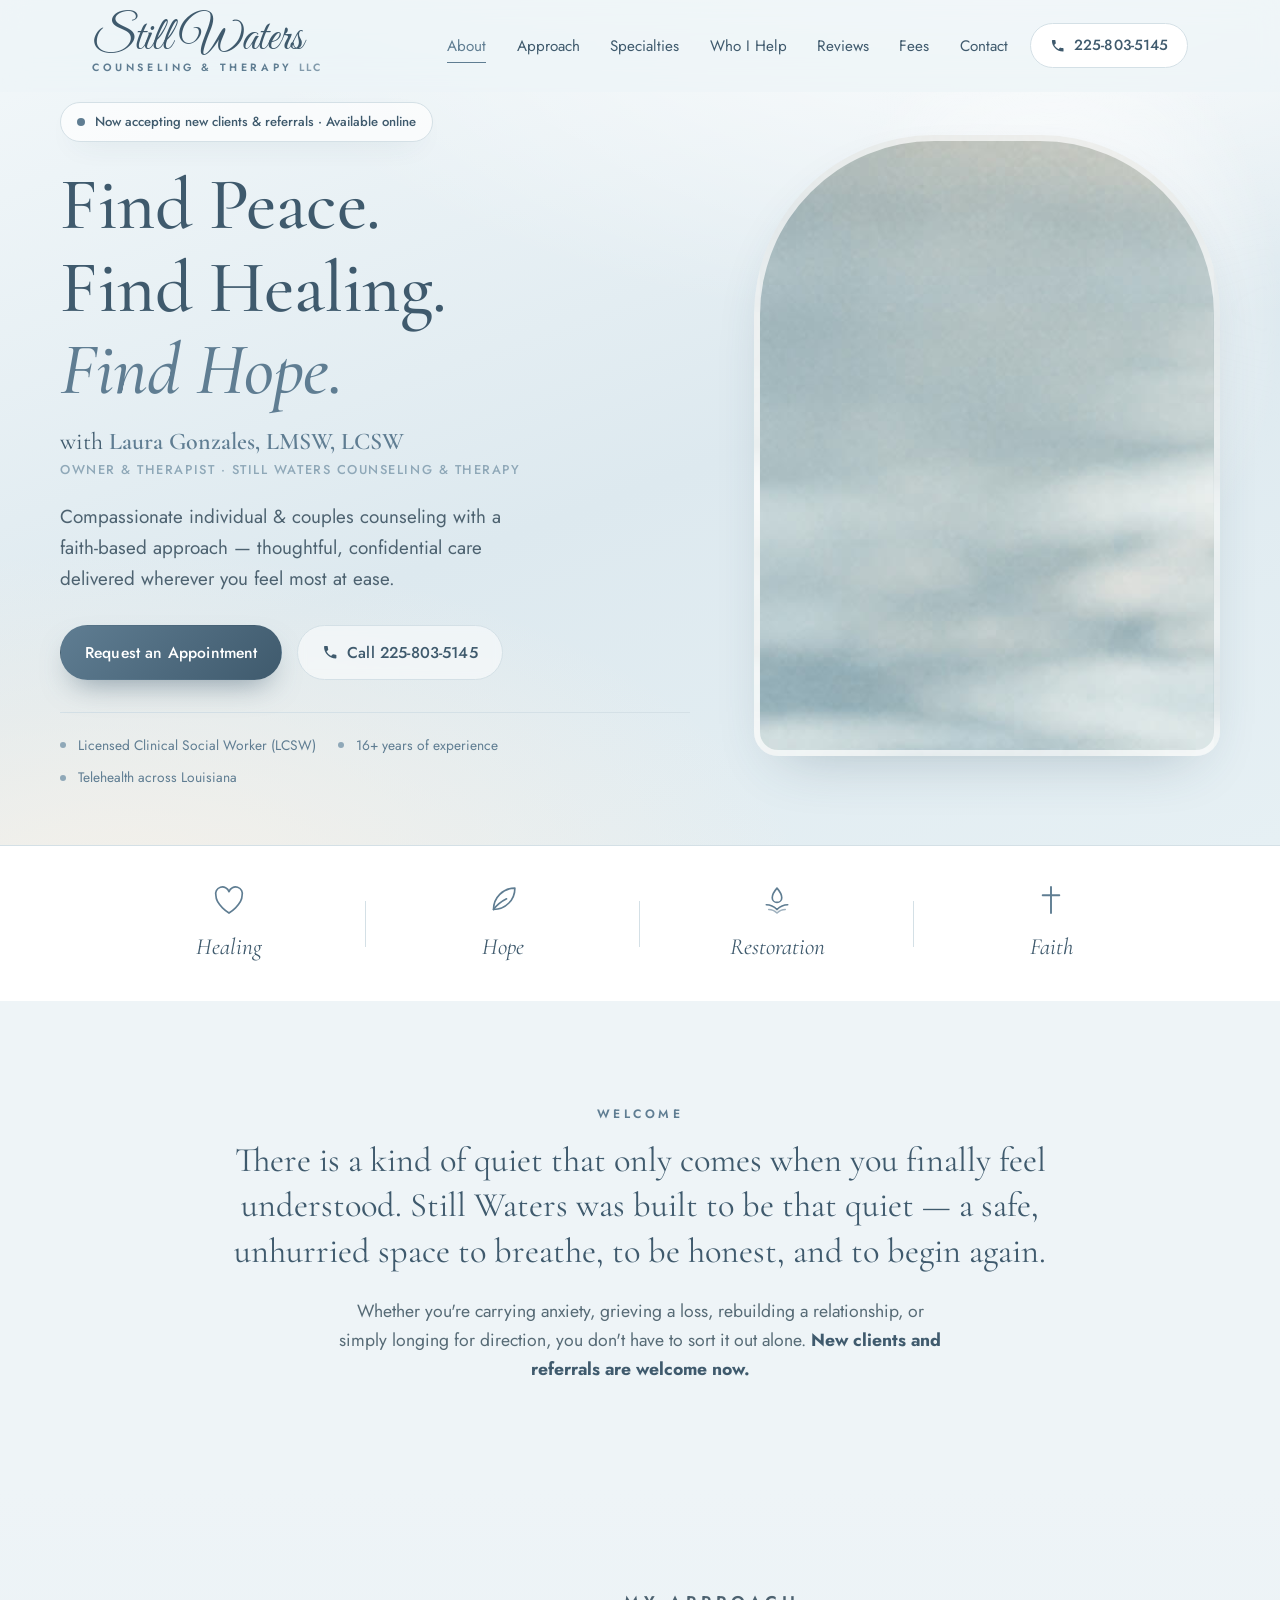
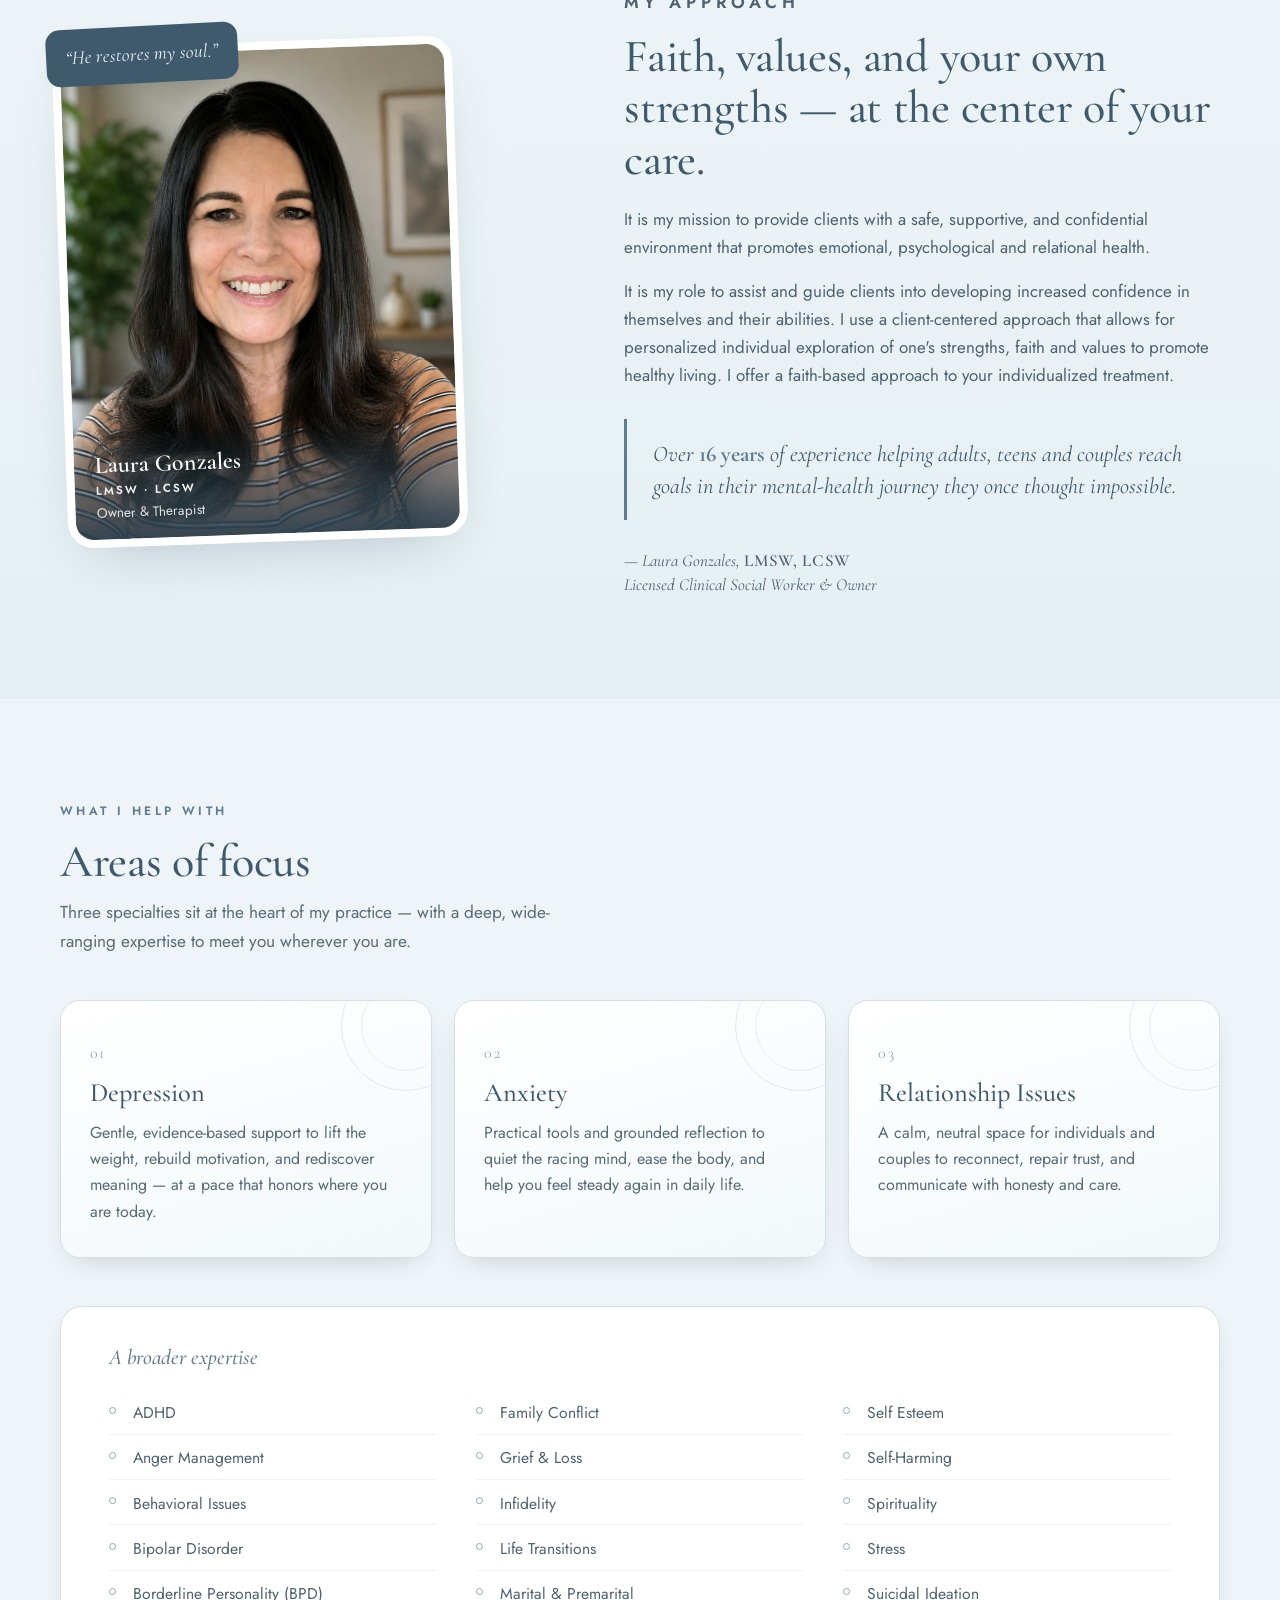
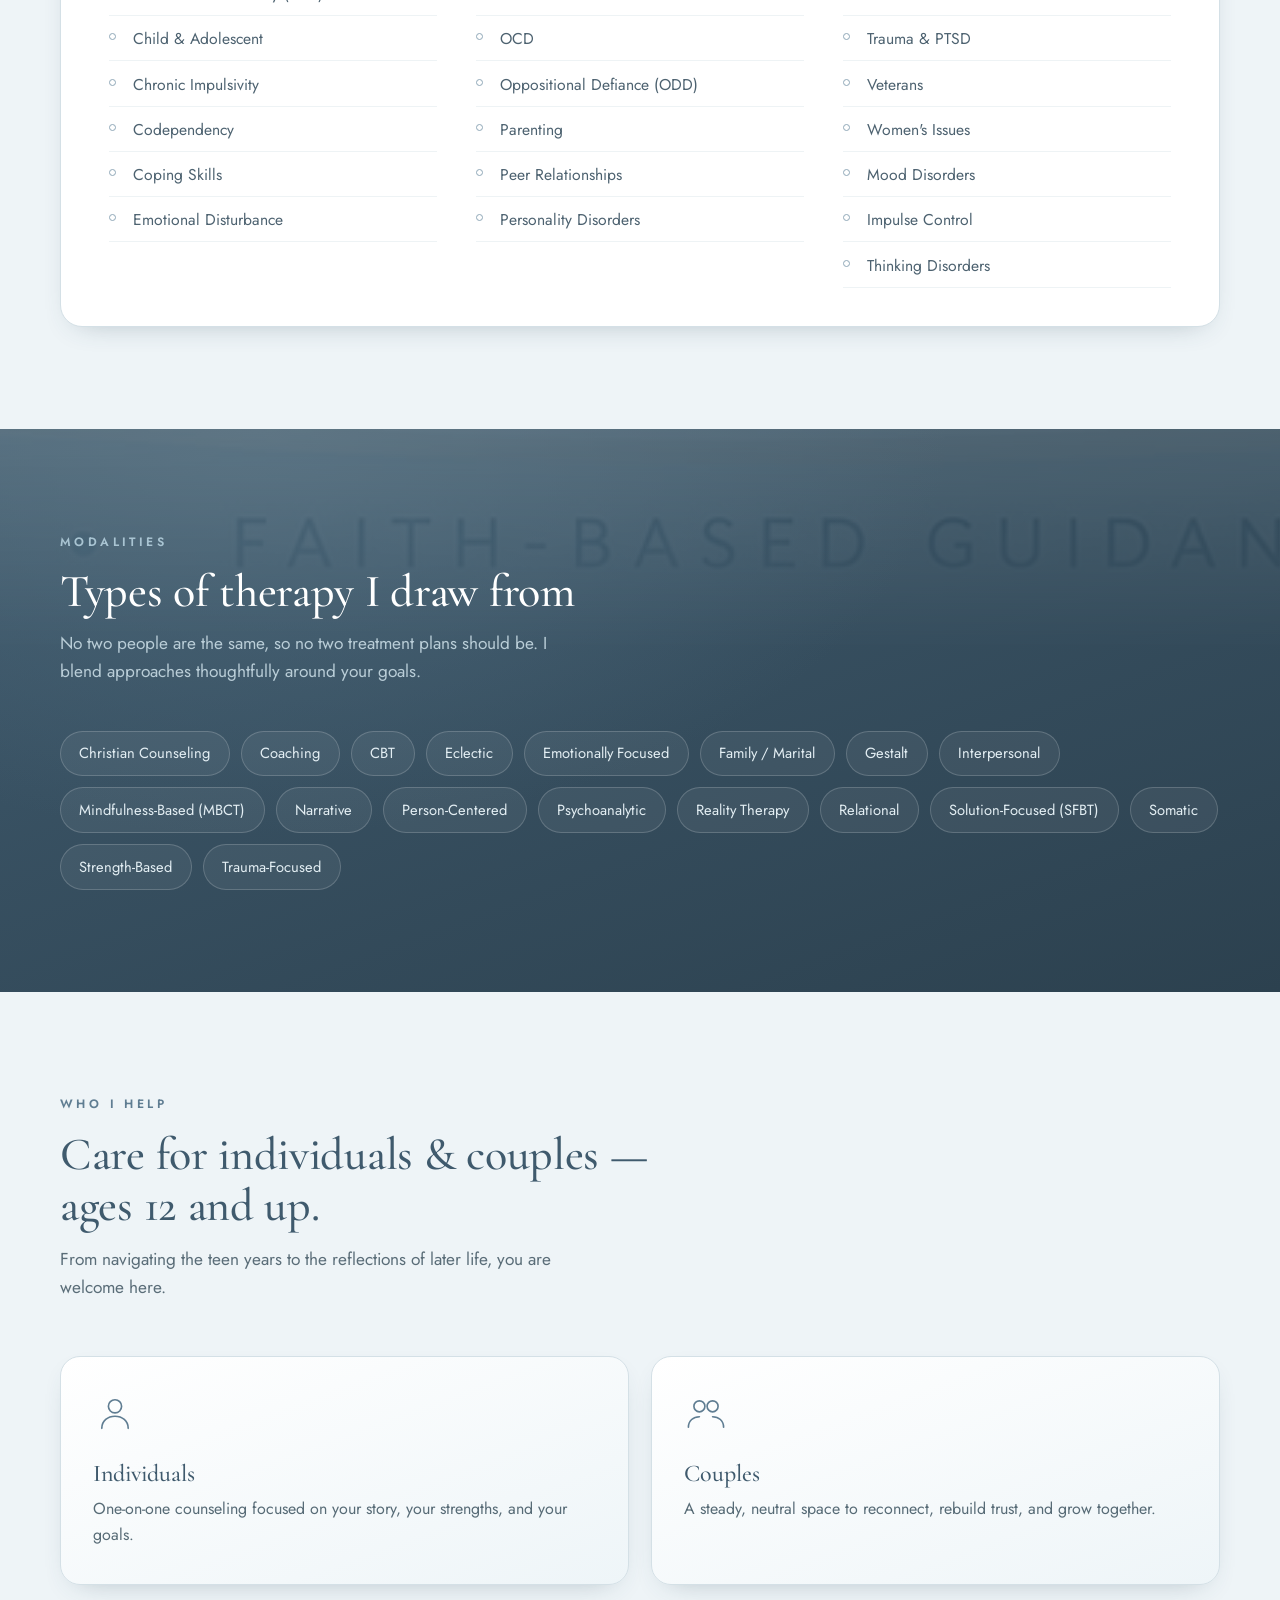
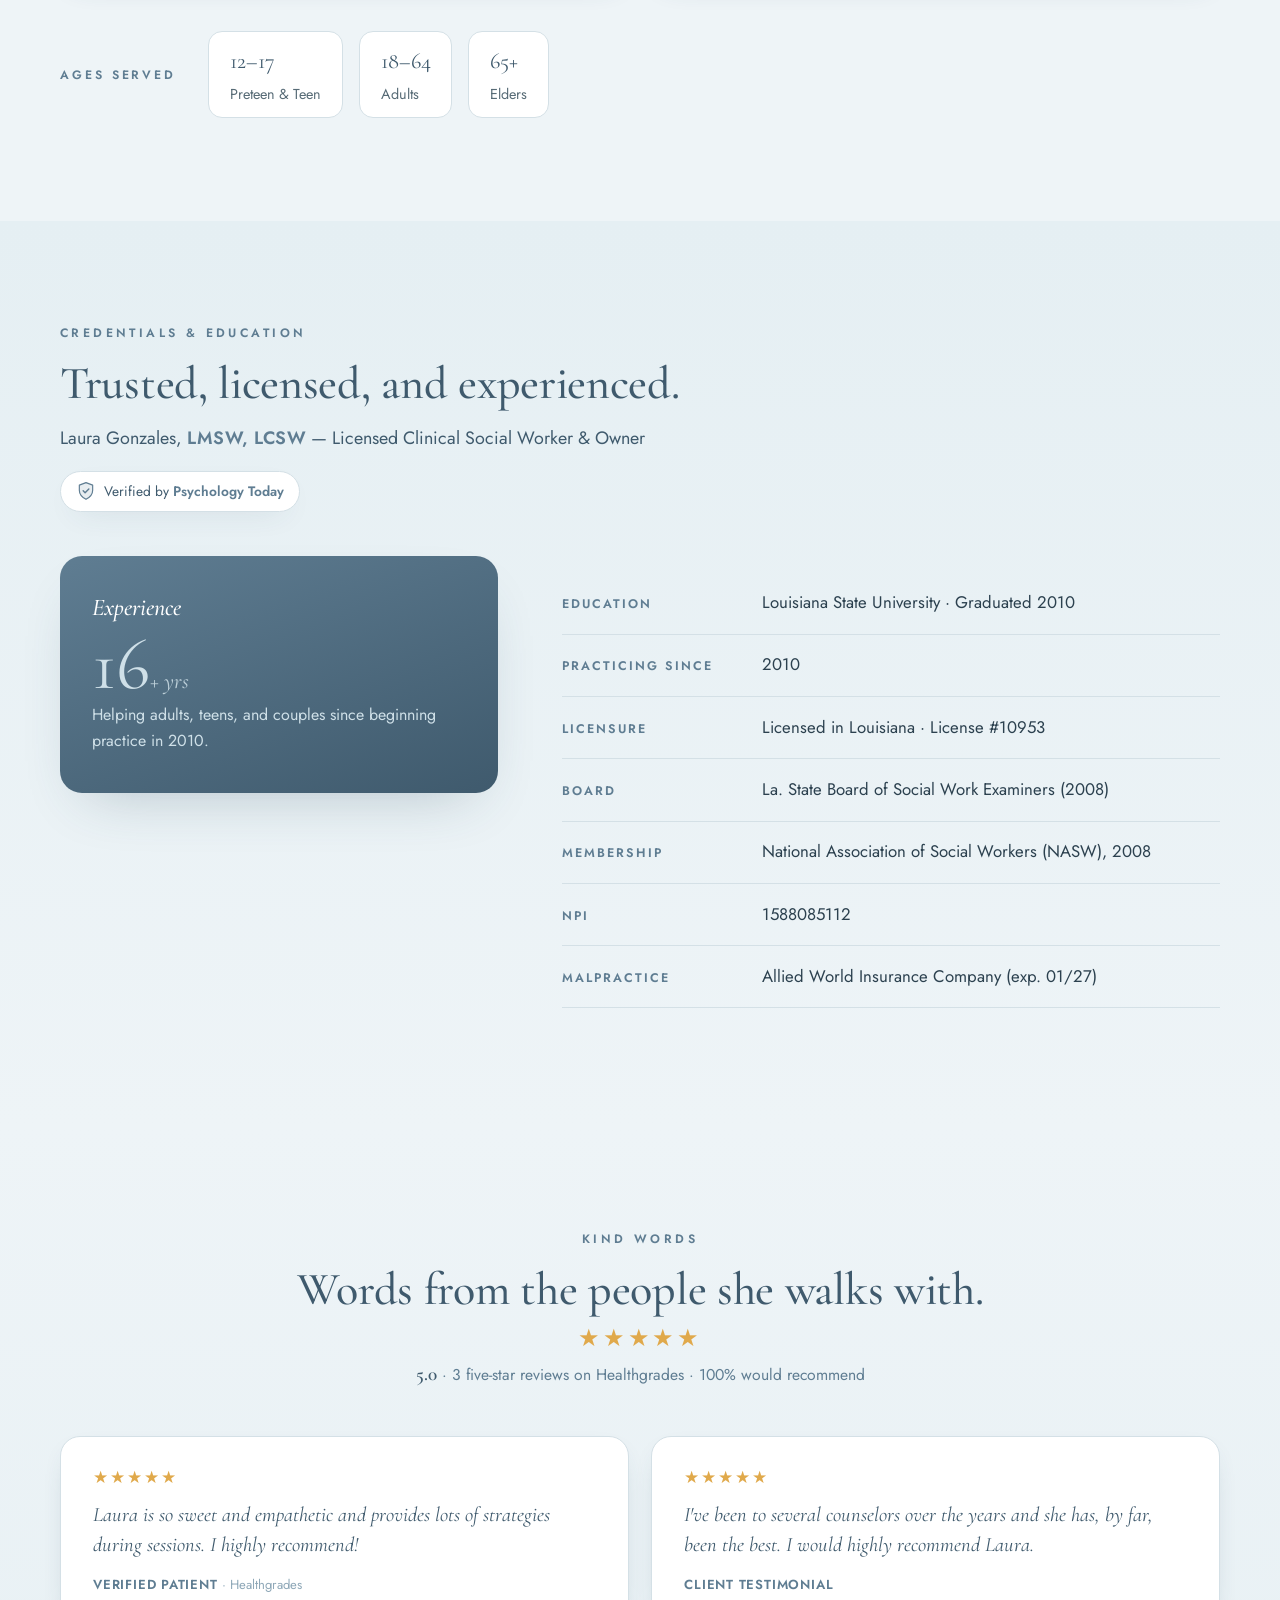
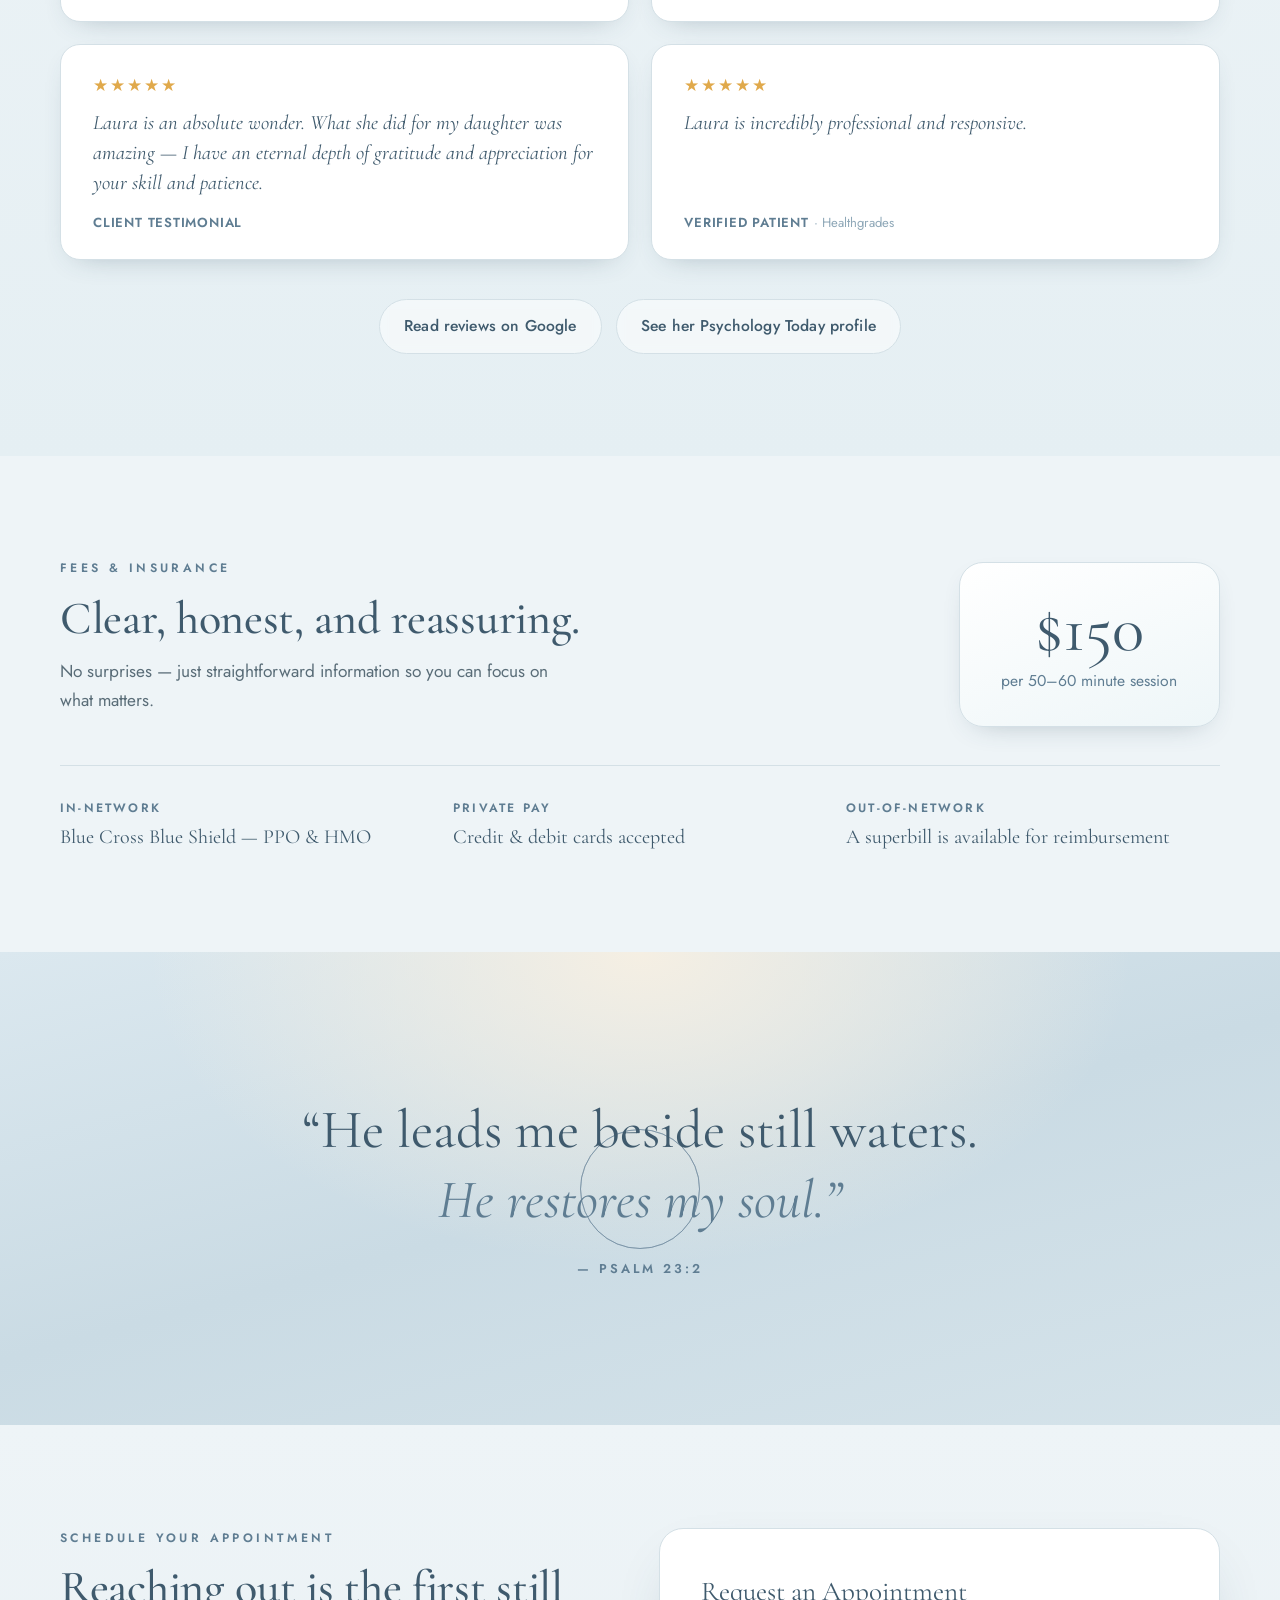
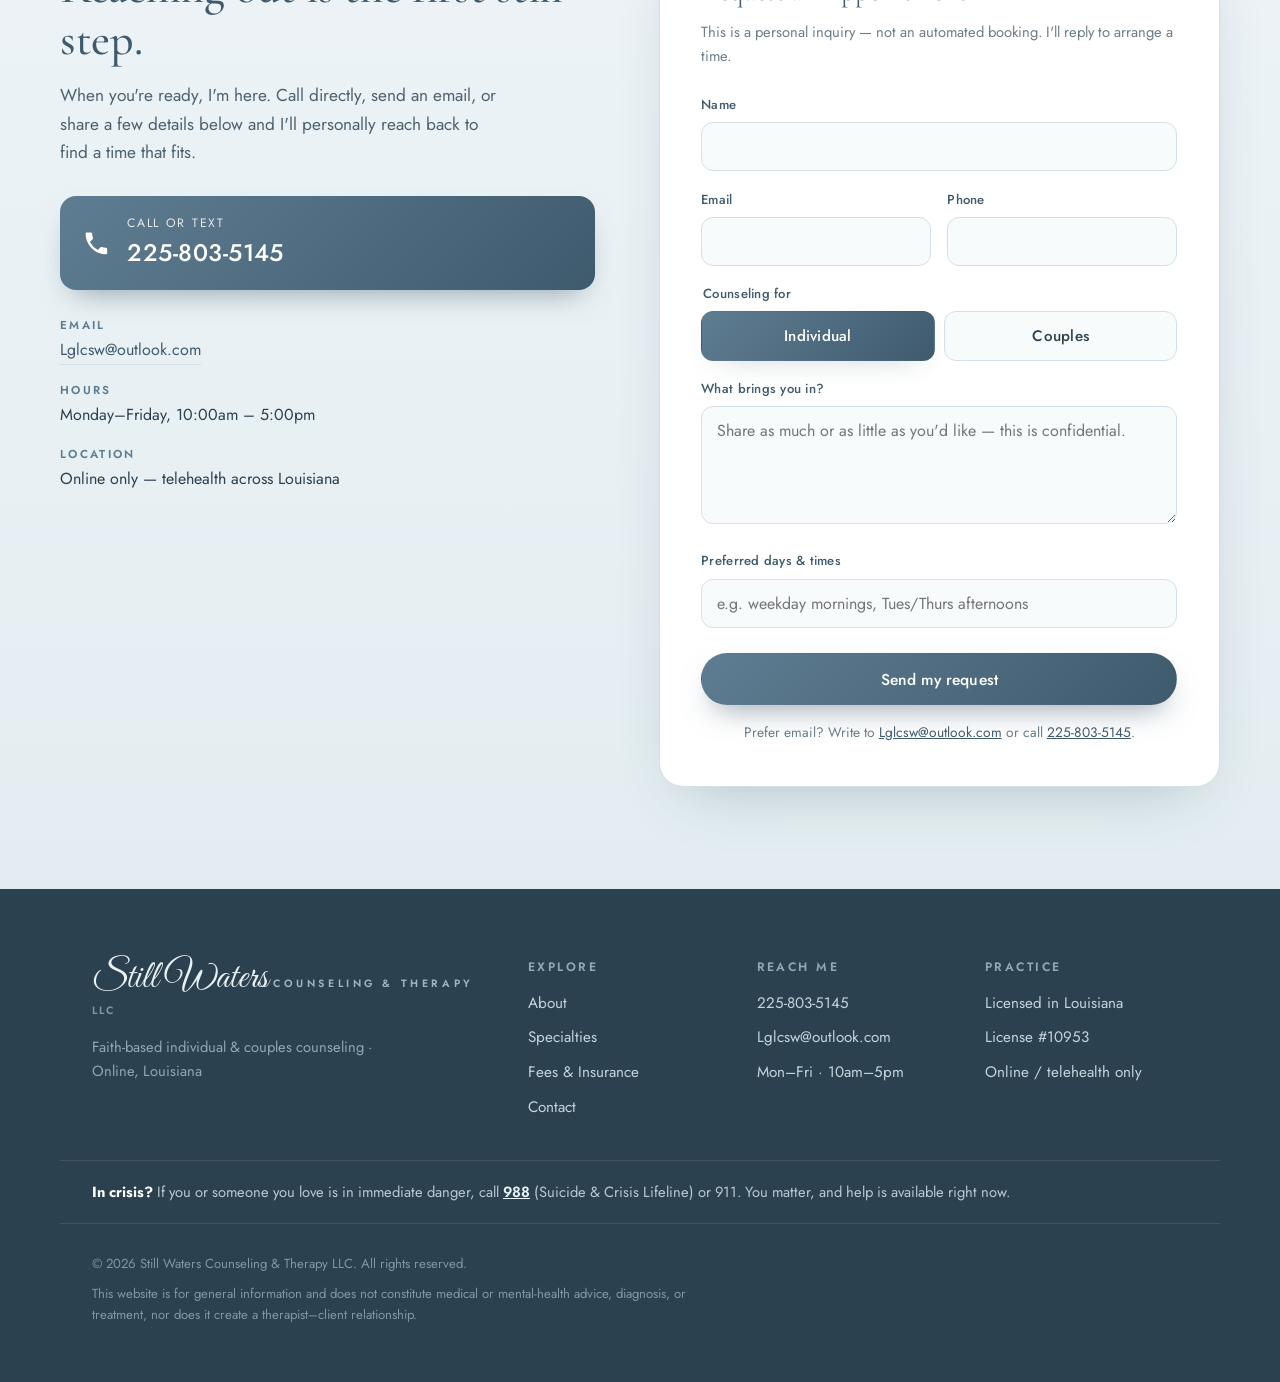
==== commit 8748aca8: "Reviews: stack stars above rating text; show honest verified count (3 five-star on Healthgrades, 100" ====
--- a/index.html
+++ b/index.html
@@ -453,11 +453,10 @@
 <section class="reviews" id="reviews">
   <div class="section-head reveal center">
     <p class="section-kicker">Kind Words</p>
-    <h2>Rated 5.0 by the people she walks with.</h2>
+    <h2>Words from the people she walks with.</h2>
     <div class="rating-row">
       <span class="stars" aria-hidden="true">★★★★★</span>
-      <span class="rating-num">5.0</span>
-      <span class="rating-src">Perfect rating on Google &amp; Healthgrades</span>
+      <p class="rating-detail"><strong>5.0</strong> · 3 five-star reviews on Healthgrades · 100% would recommend</p>
     </div>
   </div>
 
--- a/styles.css
+++ b/styles.css
@@ -320,11 +320,11 @@
 .values ul{
   max-width:var(--wrap); margin:0 auto;
   display:grid; grid-template-columns:repeat(4,1fr);
-  padding:clamp(2rem,4vw,3rem) clamp(1rem,4vw,2rem);
+  padding:clamp(1.4rem,2.6vw,1.9rem) clamp(1rem,4vw,2rem);
 }
 .values li{
-  display:flex; flex-direction:column; align-items:center; gap:.7rem;
-  color:var(--slate-deep); position:relative; padding:.5rem 1rem;
+  display:flex; flex-direction:column; align-items:center; gap:.55rem;
+  color:var(--slate-deep); position:relative; padding:.3rem 1rem;
 }
 .values li:not(:last-child)::after{
   content:""; position:absolute; right:0; top:50%; transform:translateY(-50%);
@@ -564,12 +564,13 @@
 }
 .section-head.center{ text-align:center; margin-left:auto; margin-right:auto; }
 .rating-row{
-  display:inline-flex; align-items:center; gap:.6rem; flex-wrap:wrap; justify-content:center;
-  margin-top:.4rem;
+  display:flex; flex-direction:column; align-items:center; gap:.55rem;
+  margin-top:.7rem;
 }
 .stars{ color:#e0a94b; letter-spacing:.12em; font-size:1.15rem; line-height:1; }
-.rating-num{ font-family:var(--serif); font-weight:600; font-size:1.5rem; color:var(--slate-deep); }
-.rating-src{ font-size:.92rem; color:var(--slate); }
+.rating-row .stars{ font-size:1.5rem; }   /* larger, on its own line above the text */
+.rating-detail{ margin:0; font-size:.98rem; color:var(--slate); }
+.rating-detail strong{ font-family:var(--serif); font-weight:600; font-size:1.2rem; color:var(--slate-deep); }
 .review-grid{
   max-width:var(--wrap); margin:0 auto 2.4rem;
   display:grid; grid-template-columns:repeat(2,1fr); gap:1.4rem;
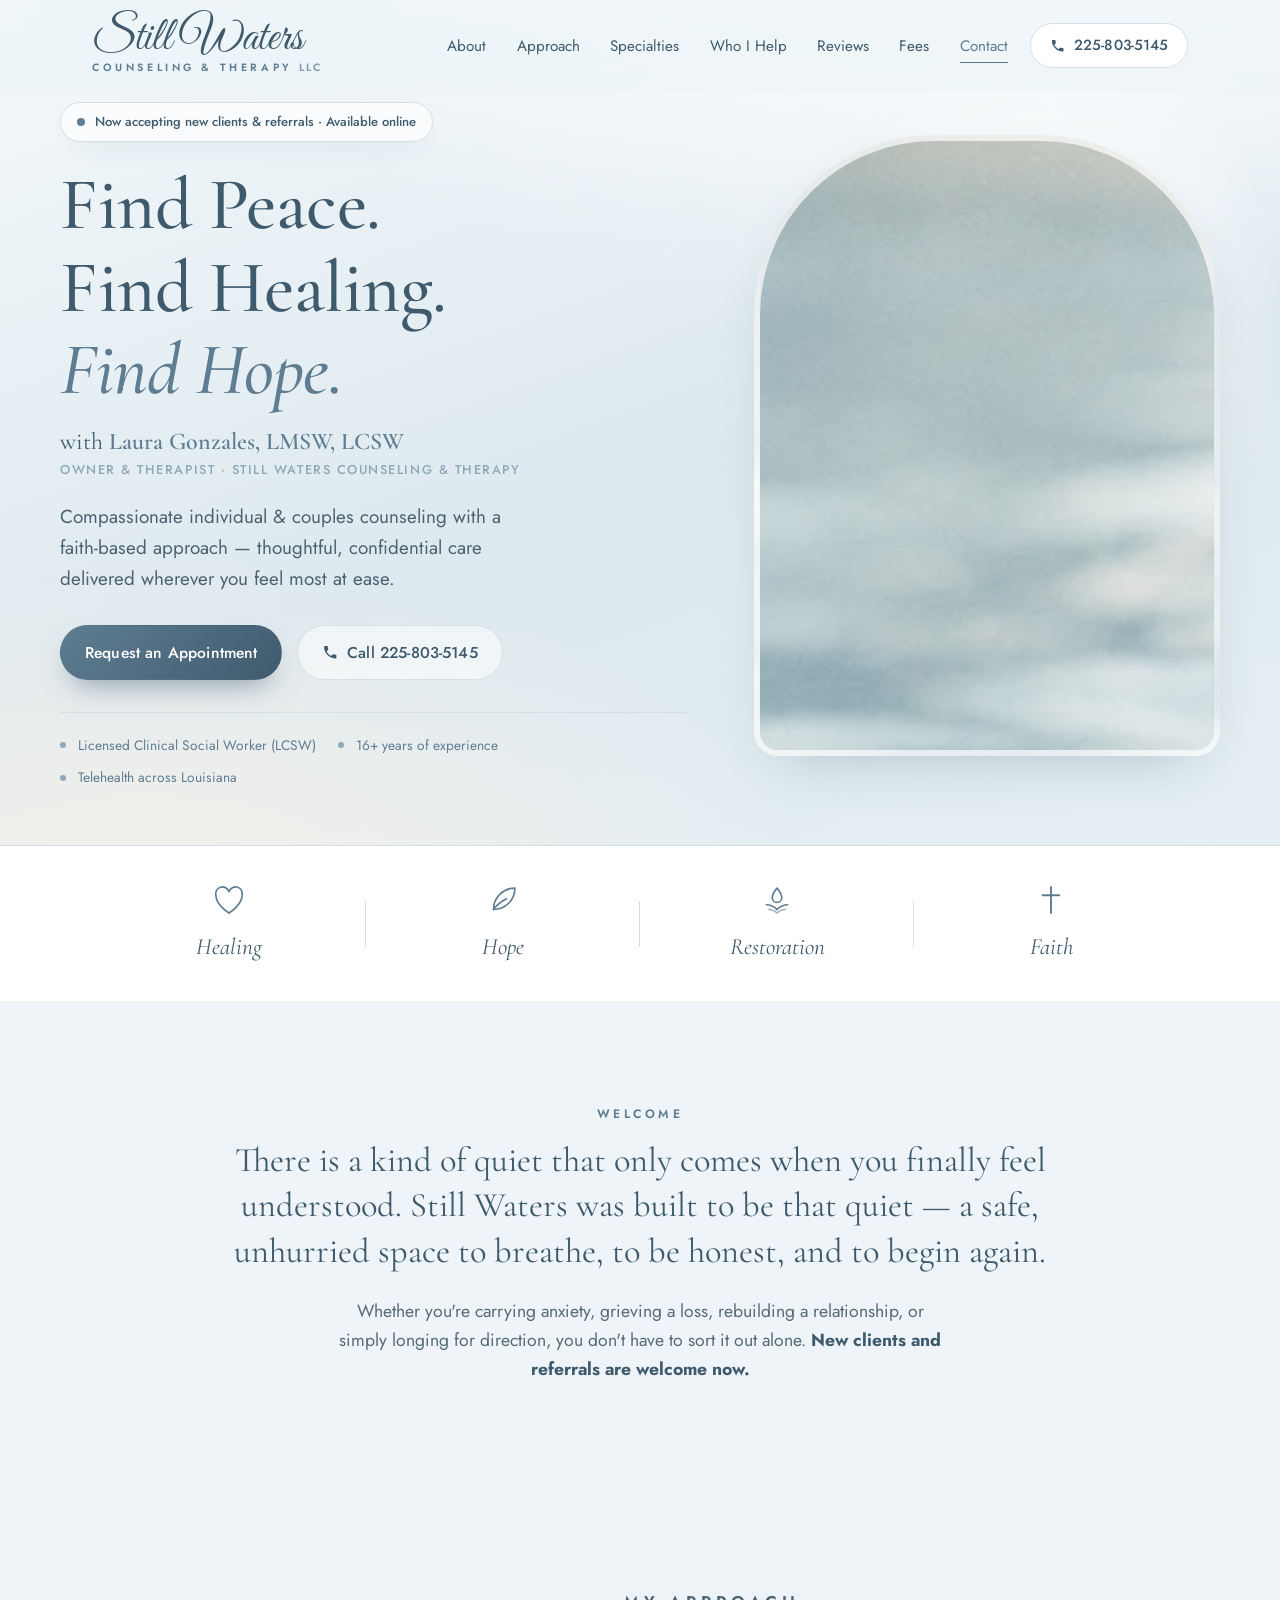
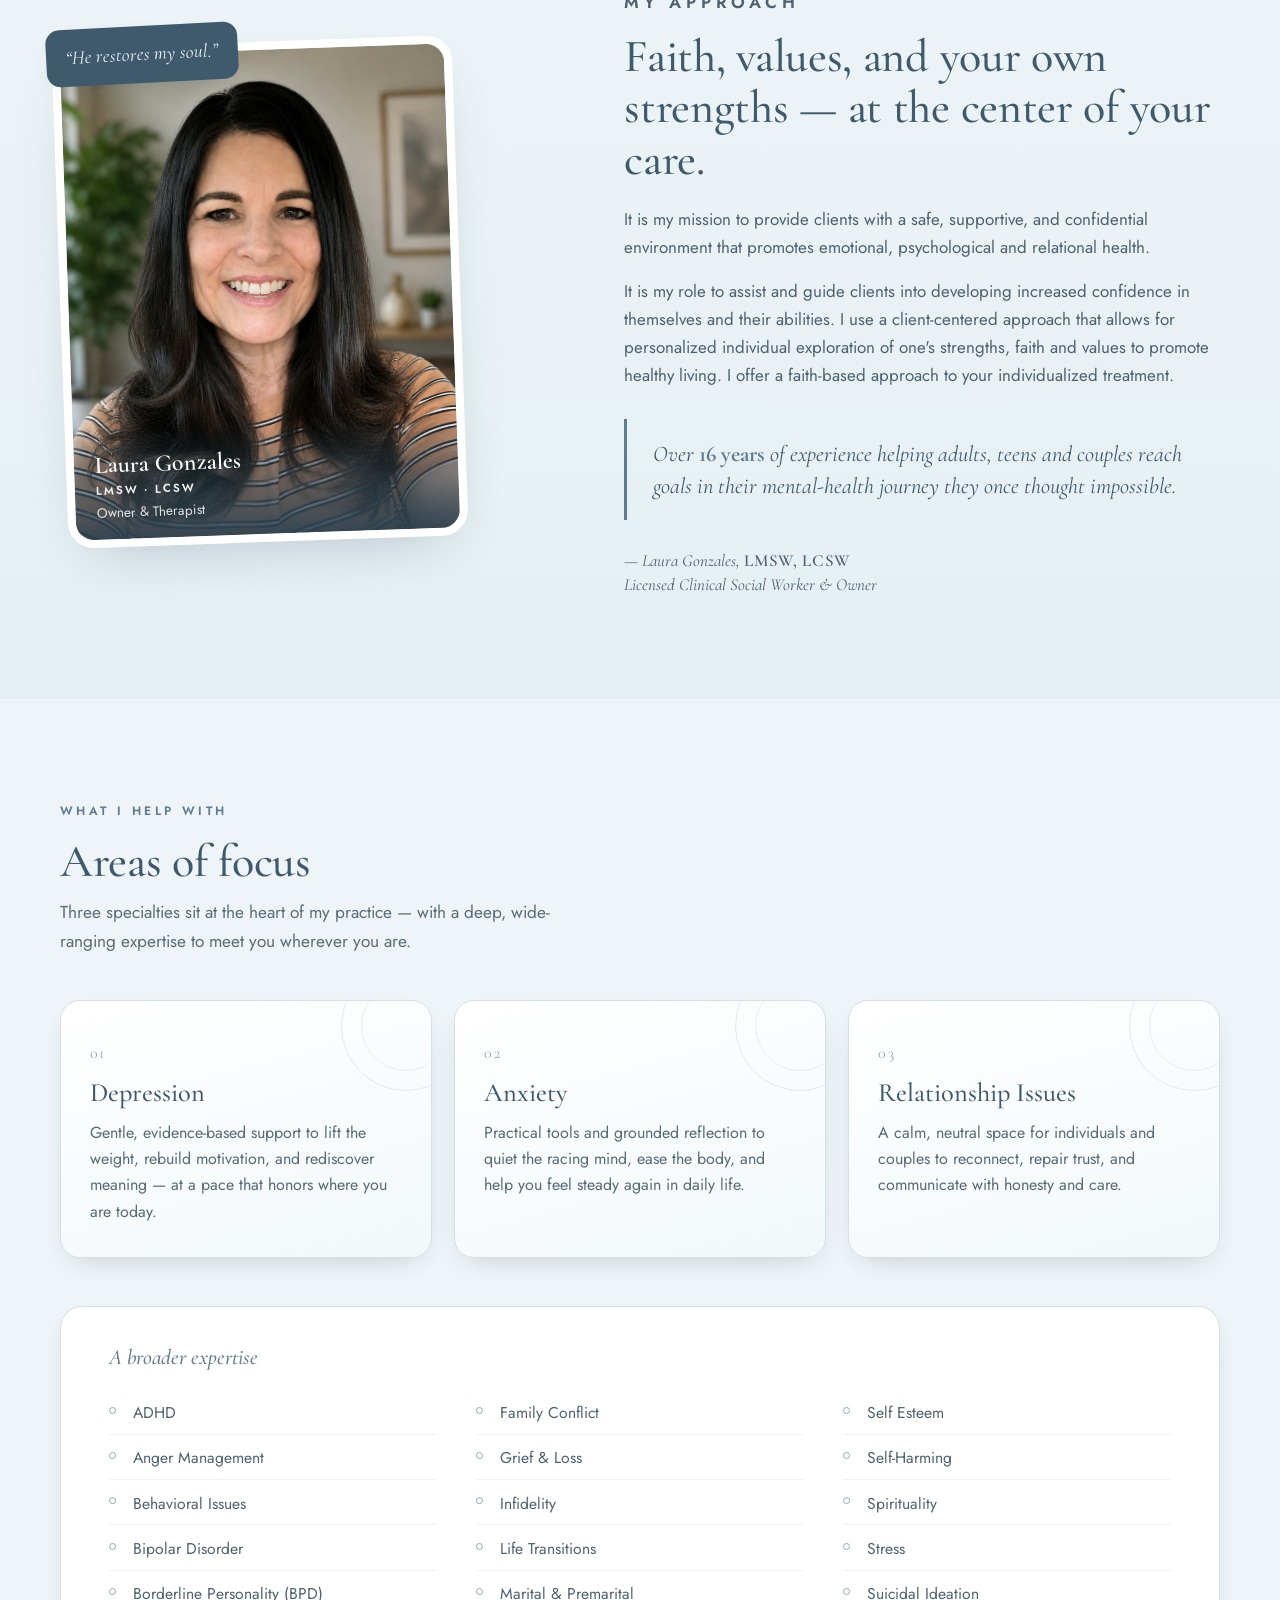
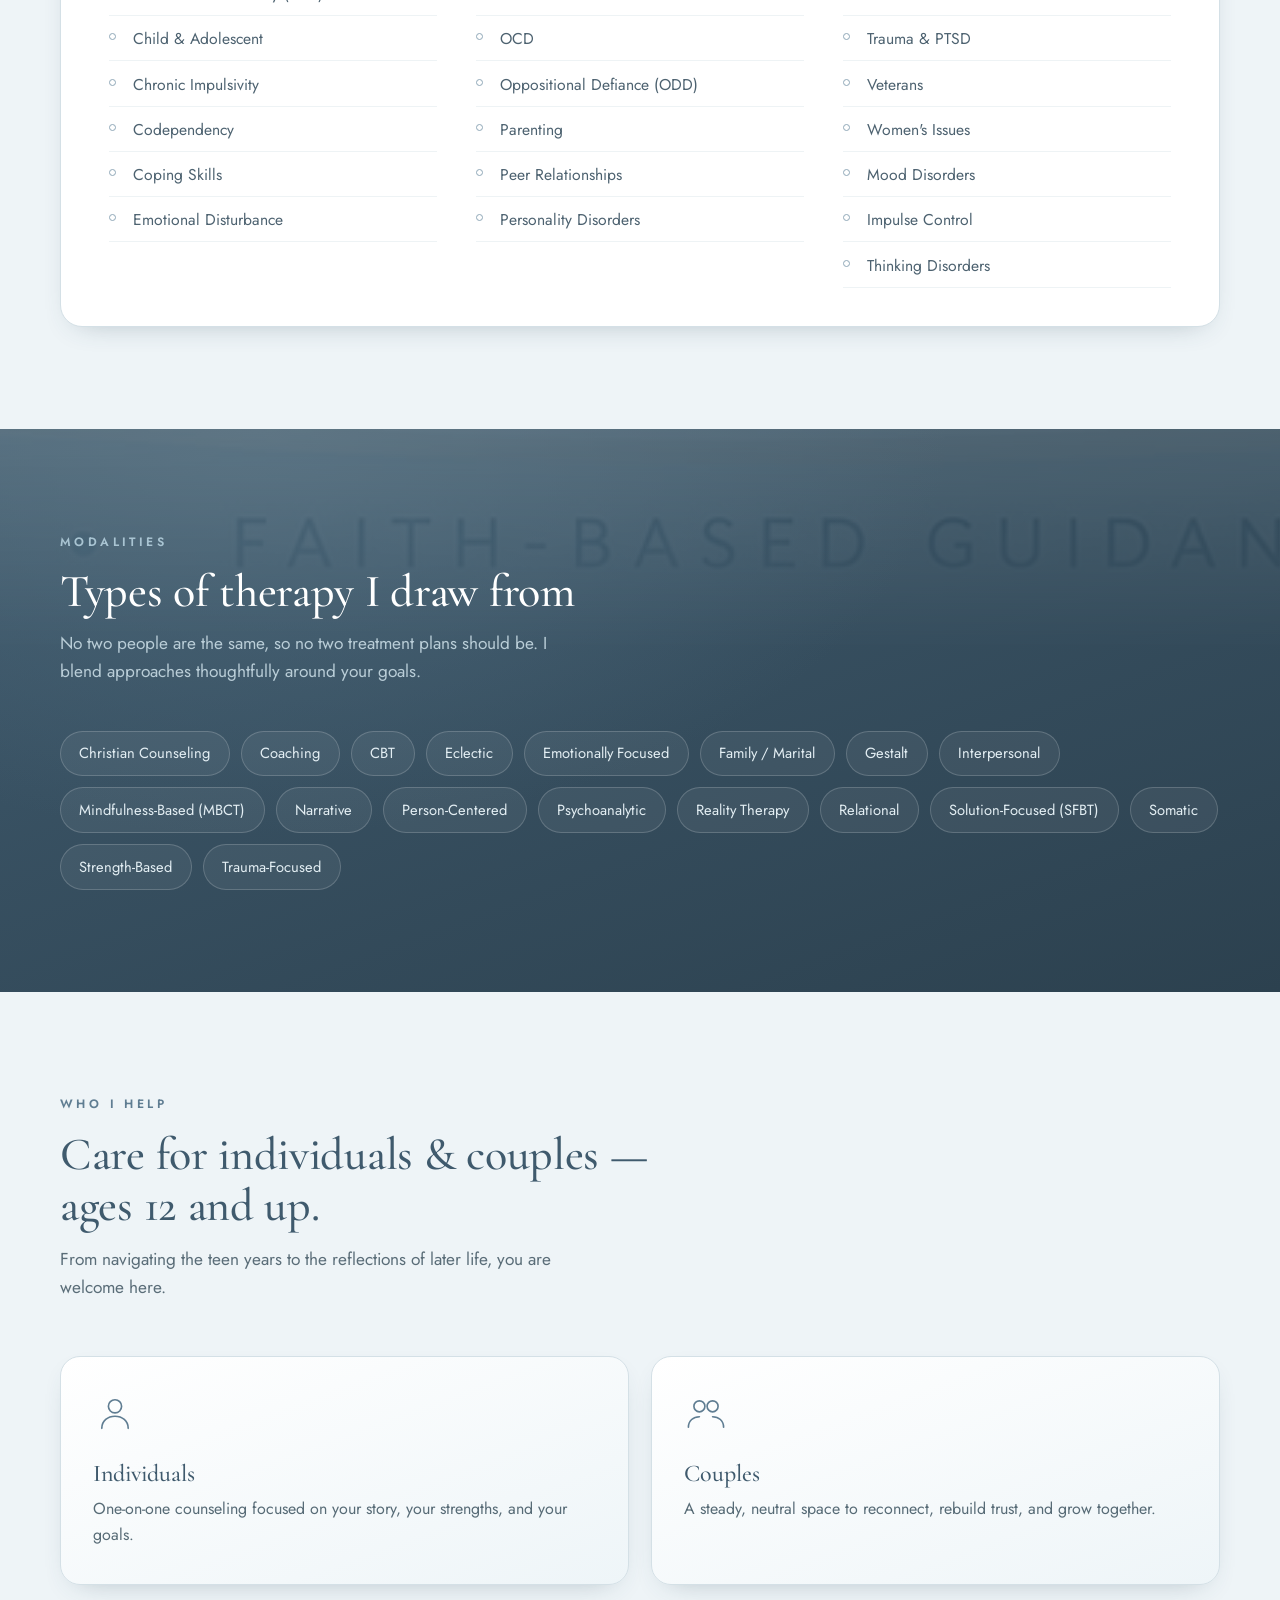
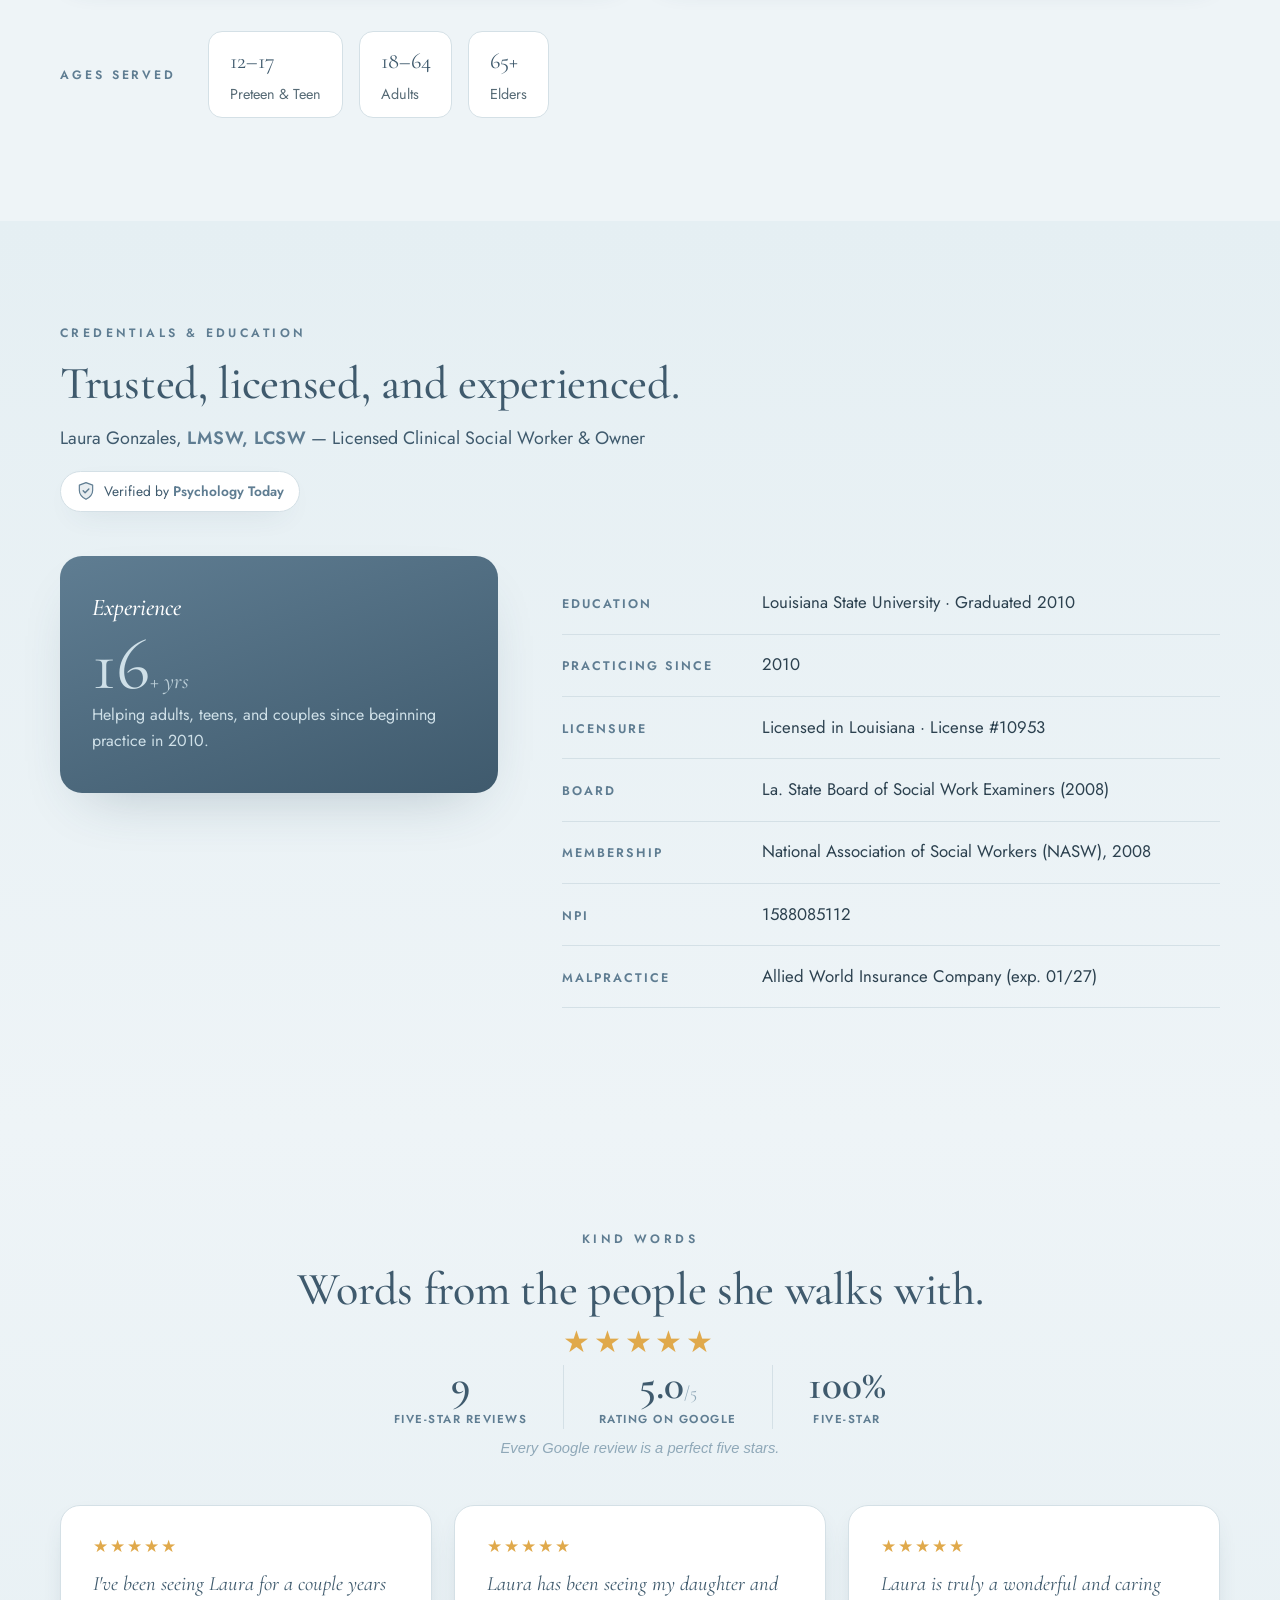
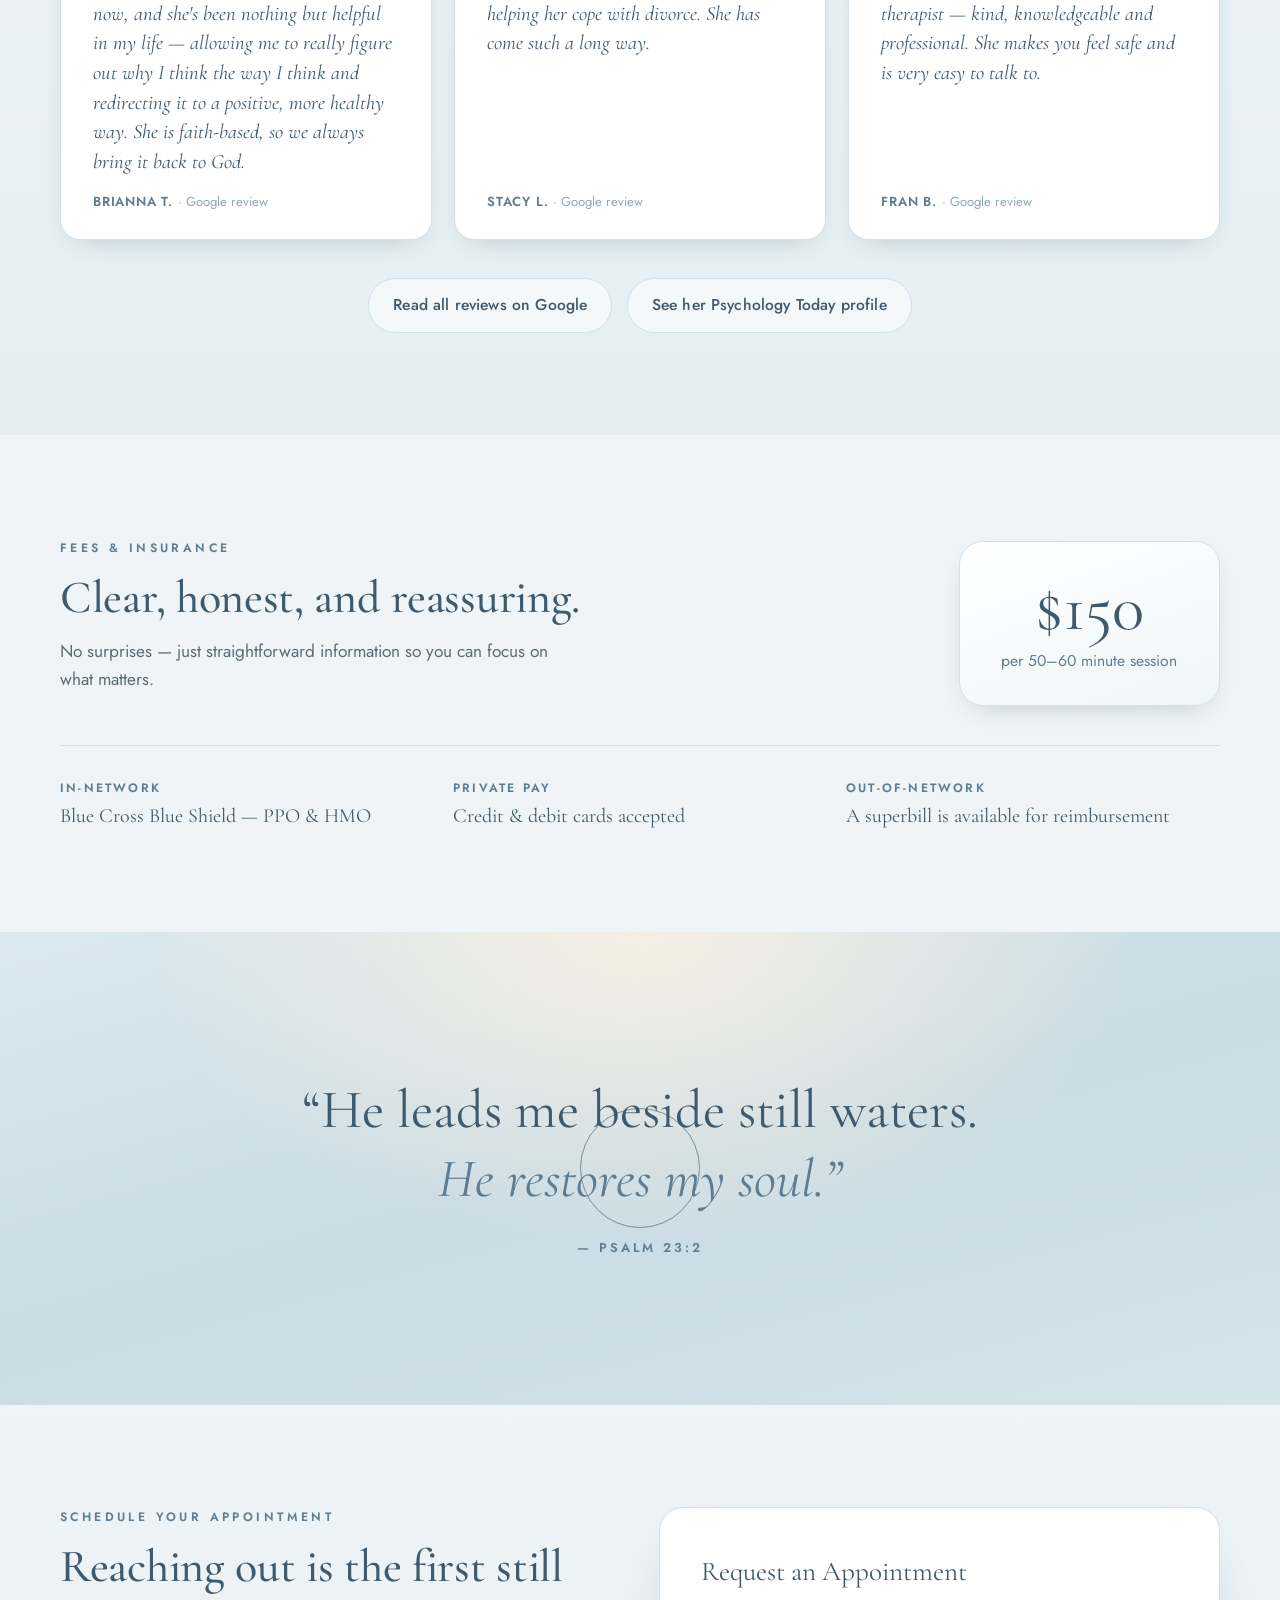
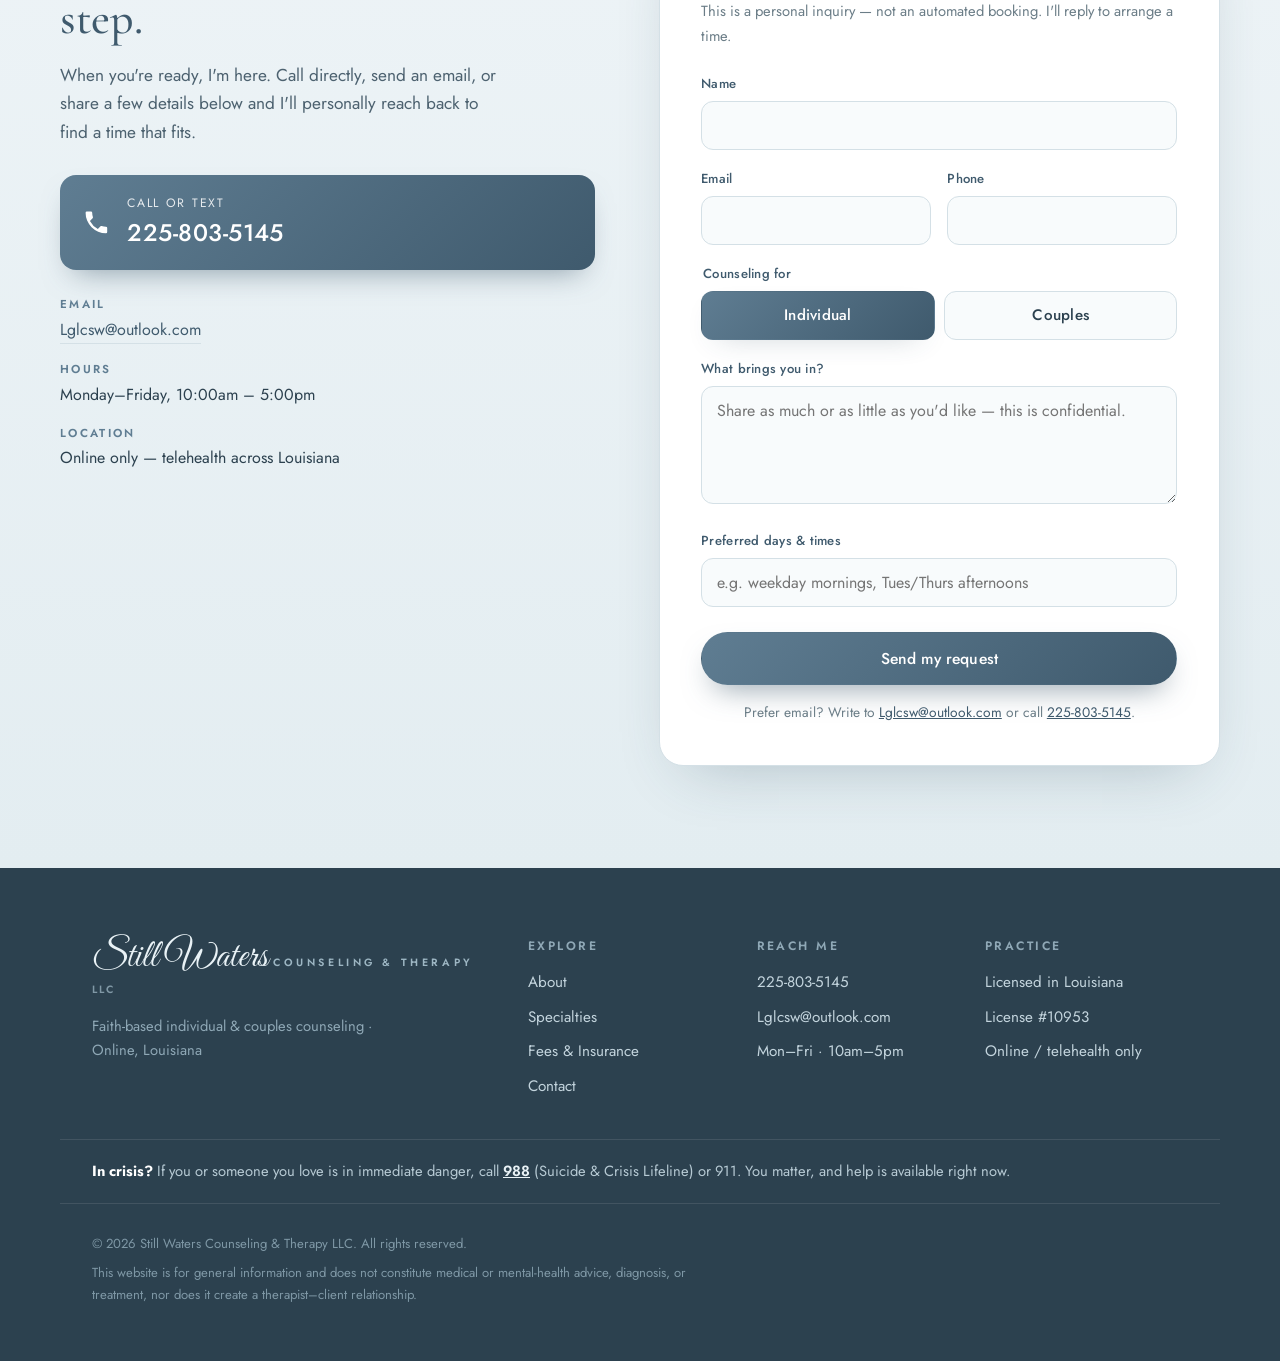
==== commit 0f2780fb: "Reviews: lead with real Google rating (9 five-star, 5.0, 100%) + Google cards Replace the Healthgrad" ====
--- a/index.html
+++ b/index.html
@@ -454,37 +454,44 @@
   <div class="section-head reveal center">
     <p class="section-kicker">Kind Words</p>
     <h2>Words from the people she walks with.</h2>
-    <div class="rating-row">
-      <span class="stars" aria-hidden="true">★★★★★</span>
-      <p class="rating-detail"><strong>5.0</strong> · 3 five-star reviews on Healthgrades · 100% would recommend</p>
-    </div>
+    <span class="stars stars-lg" aria-hidden="true">★★★★★</span>
+    <div class="review-stats" aria-label="Google review summary">
+      <div class="rstat">
+        <span class="rstat-num">9</span>
+        <span class="rstat-label">Five-Star Reviews</span>
+      </div>
+      <div class="rstat">
+        <span class="rstat-num">5.0<small>/5</small></span>
+        <span class="rstat-label">Rating on Google</span>
+      </div>
+      <div class="rstat">
+        <span class="rstat-num">100%</span>
+        <span class="rstat-label">Five-Star</span>
+      </div>
+    </div>
+    <p class="review-source">Every Google review is a perfect five stars.</p>
   </div>
 
   <div class="review-grid">
     <figure class="review-card reveal">
       <span class="stars" aria-hidden="true">★★★★★</span>
-      <blockquote>Laura is so sweet and empathetic and provides lots of strategies during sessions. I highly recommend!</blockquote>
-      <figcaption>Verified patient <span>· Healthgrades</span></figcaption>
+      <blockquote>I've been seeing Laura for a couple years now, and she's been nothing but helpful in my life — allowing me to really figure out why I think the way I think and redirecting it to a positive, more healthy way. She is faith-based, so we always bring it back to God.</blockquote>
+      <figcaption>Brianna T. <span>· Google review</span></figcaption>
     </figure>
     <figure class="review-card reveal">
       <span class="stars" aria-hidden="true">★★★★★</span>
-      <blockquote>I've been to several counselors over the years and she has, by far, been the best. I would highly recommend Laura.</blockquote>
-      <figcaption>Client testimonial</figcaption>
+      <blockquote>Laura has been seeing my daughter and helping her cope with divorce. She has come such a long way.</blockquote>
+      <figcaption>Stacy L. <span>· Google review</span></figcaption>
     </figure>
     <figure class="review-card reveal">
       <span class="stars" aria-hidden="true">★★★★★</span>
-      <blockquote>Laura is an absolute wonder. What she did for my daughter was amazing — I have an eternal depth of gratitude and appreciation for your skill and patience.</blockquote>
-      <figcaption>Client testimonial</figcaption>
+      <blockquote>Laura is truly a wonderful and caring therapist — kind, knowledgeable and professional. She makes you feel safe and is very easy to talk to.</blockquote>
+      <figcaption>Fran B. <span>· Google review</span></figcaption>
     </figure>
-    <figure class="review-card reveal">
-      <span class="stars" aria-hidden="true">★★★★★</span>
-      <blockquote>Laura is incredibly professional and responsive.</blockquote>
-      <figcaption>Verified patient <span>· Healthgrades</span></figcaption>
-    </figure>
   </div>
 
   <div class="review-cta reveal">
-    <a class="btn btn-ghost" href="https://www.google.com/search?q=Still+Waters+Counseling+%26+Therapy+Gonzales+LA+reviews" target="_blank" rel="noopener">Read reviews on Google</a>
+    <a class="btn btn-ghost" href="https://www.google.com/maps/place/?q=place_id:ChIJ26exRWn0zmQRc51IGzhahN8" target="_blank" rel="noopener">Read all reviews on Google</a>
     <a class="btn btn-ghost" href="https://www.psychologytoday.com/us/therapists/still-waters-counseling-therapy-gonzales-la/182335" target="_blank" rel="noopener">See her Psychology Today profile</a>
   </div>
 </section>
--- a/styles.css
+++ b/styles.css
@@ -98,7 +98,11 @@
    HEADER
    ============================================================ */
 .site-header{
-  position:fixed; inset:0 0 auto 0; z-index:100;
+  /* z-index sits ABOVE the mobile menu (120) and scrim (110) so the header —
+     and the nav toggle inside it — stays on top when the drawer is open; the
+     toggle can then morph hamburger->X in place instead of being covered.
+     The drawer's 6rem top padding is sized to clear this header bar. */
+  position:fixed; inset:0 0 auto 0; z-index:140;
   background:rgba(238,244,247,.72);
   backdrop-filter:saturate(1.4) blur(14px);
   border-bottom:1px solid transparent;
@@ -571,9 +575,21 @@
 .rating-row .stars{ font-size:1.5rem; }   /* larger, on its own line above the text */
 .rating-detail{ margin:0; font-size:.98rem; color:var(--slate); }
 .rating-detail strong{ font-family:var(--serif); font-weight:600; font-size:1.2rem; color:var(--slate-deep); }
+/* prominent Google review stat strip */
+.stars-lg{ display:block; font-size:1.9rem; margin:.5rem 0 .1rem; }
+.review-stats{
+  display:flex; justify-content:center; flex-wrap:wrap; gap:1rem 0;
+  margin:.5rem 0 .4rem;
+}
+.rstat{ display:flex; flex-direction:column; align-items:center; gap:.25rem; padding:0 clamp(1.1rem,4vw,2.2rem); }
+.rstat + .rstat{ border-left:1px solid var(--line); }
+.rstat-num{ font-family:var(--serif); font-weight:600; font-size:clamp(2.1rem,5vw,2.6rem); line-height:1; color:var(--slate-deep); }
+.rstat-num small{ font-size:.42em; color:var(--slate-soft); font-weight:400; }
+.rstat-label{ font-family:var(--sans); font-size:.72rem; font-weight:600; letter-spacing:.13em; text-transform:uppercase; color:var(--slate); }
+.review-source{ margin:.2rem 0 0; font-size:.92rem; font-style:italic; color:var(--slate-soft); }
 .review-grid{
-  max-width:var(--wrap); margin:0 auto 2.4rem;
-  display:grid; grid-template-columns:repeat(2,1fr); gap:1.4rem;
+  max-width:var(--wrap); margin:2.2rem auto 2.4rem;
+  display:grid; grid-template-columns:repeat(auto-fit,minmax(250px,1fr)); gap:1.4rem;
 }
 .review-card{
   margin:0; background:#fff; border:1px solid var(--line); border-radius:20px;
@@ -781,8 +797,14 @@
   .hero-ripples{ display:none; }
 
   .about-grid{ grid-template-columns:1fr; }
-  .about-media{ max-width:440px; margin:0 auto 1.5rem; }
+  /* When stacked, keep an explicit width so the media column can't shrink-wrap:
+     the provider card's children are all absolutely positioned, so with auto
+     margins the grid item would otherwise collapse to a sliver and the verse
+     chip would float over the "My Approach" heading below it. */
+  .about-media{ width:min(440px,100%); margin:0 auto 1.5rem; }
   .provider-card{ margin-inline:auto; }
+  /* keep the decorative verse chip tucked onto the card, never past its edge */
+  .about-verse-chip{ top:-14px; left:8px; }
   .cred-grid{ grid-template-columns:1fr; }
   .cred-block{ position:static; }
   .fees-grid{ grid-template-columns:1fr; grid-template-areas:"head" "rate" "list"; }
@@ -794,6 +816,11 @@
 @media (max-width:720px){
   .top-specialties{ grid-template-columns:1fr; }
   .review-grid{ grid-template-columns:1fr; }
+  /* keep the three review stats on one tidy row; equal columns so they never
+     wrap into a lone stat with a dangling divider */
+  .review-stats{ flex-wrap:nowrap; gap:0; width:100%; max-width:420px; margin-inline:auto; }
+  .rstat{ flex:1; padding:0 .5rem; }
+  .rstat-label{ font-size:.62rem; letter-spacing:.08em; }
   .expertise-cols{ grid-template-columns:1fr 1fr; gap:.3rem 1.4rem; }
   .fee-list{ grid-template-columns:1fr; }
   .who-panels{ grid-template-columns:1fr; }
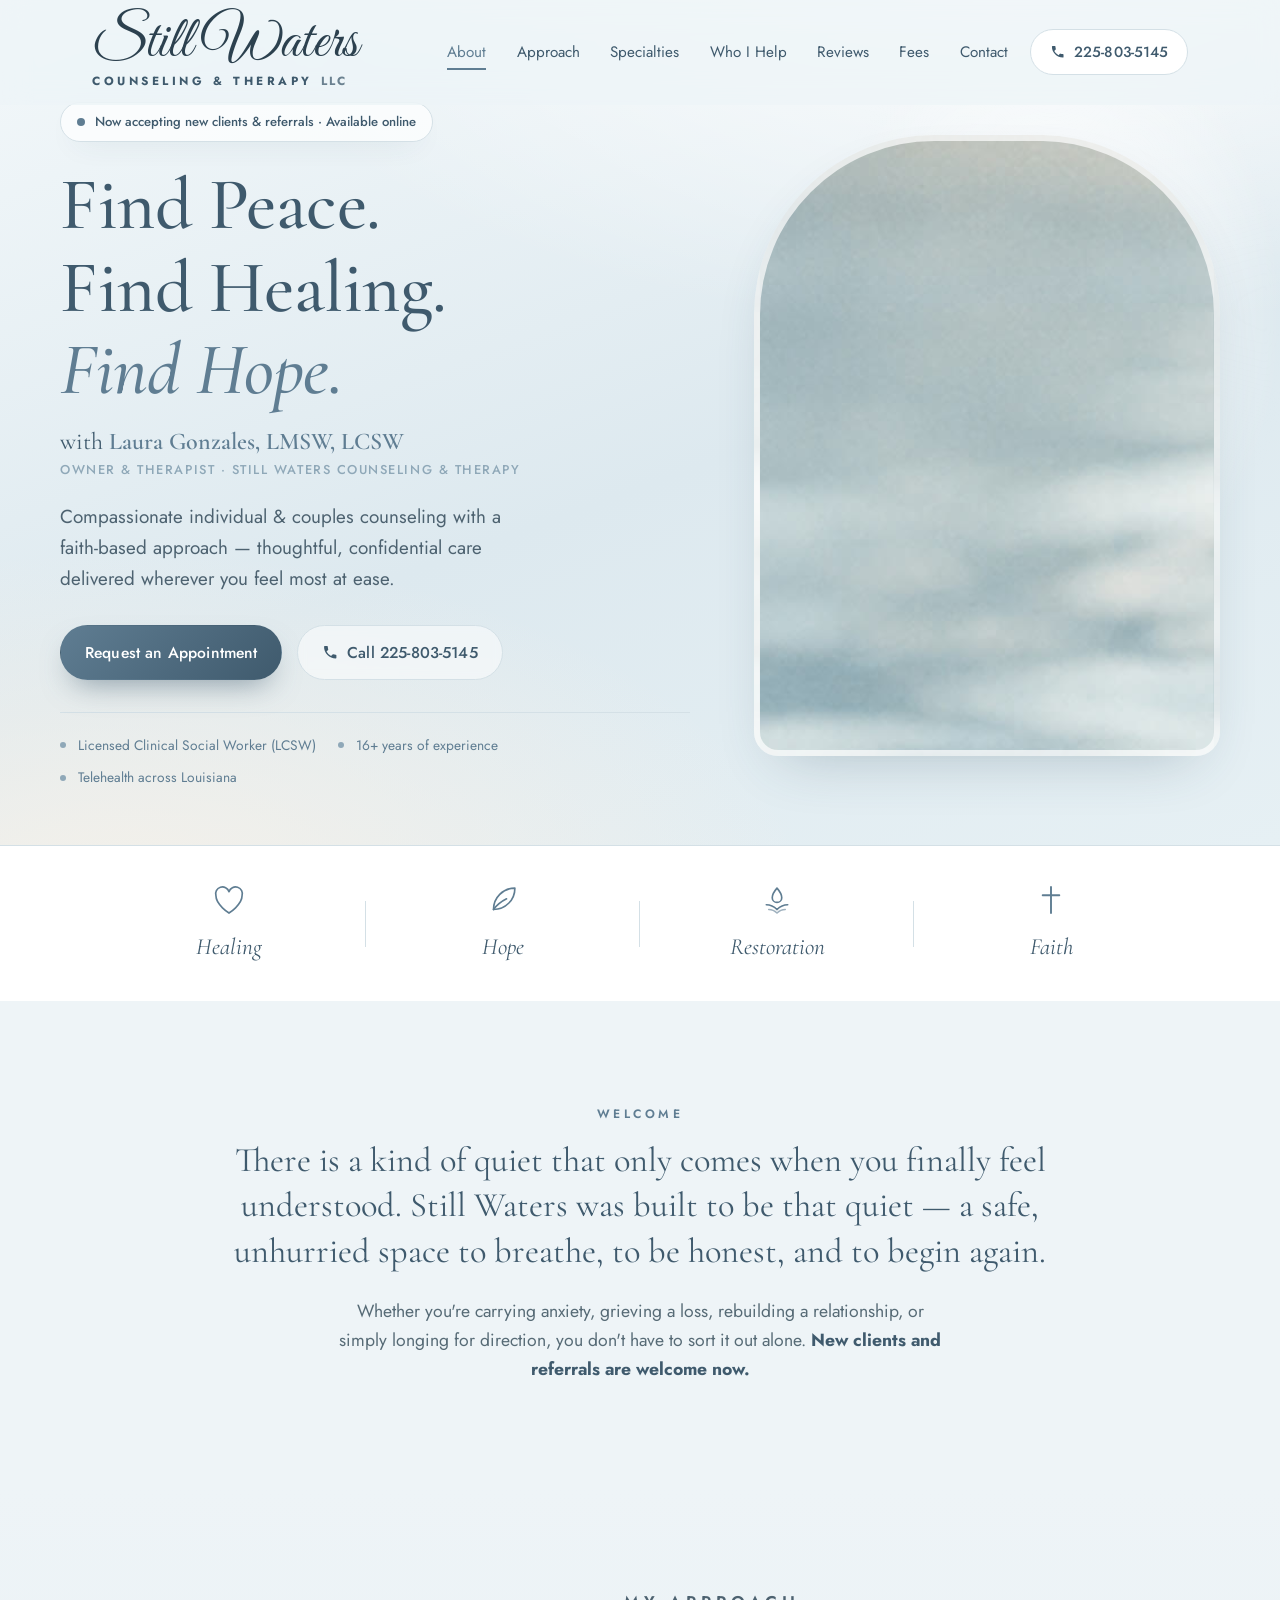
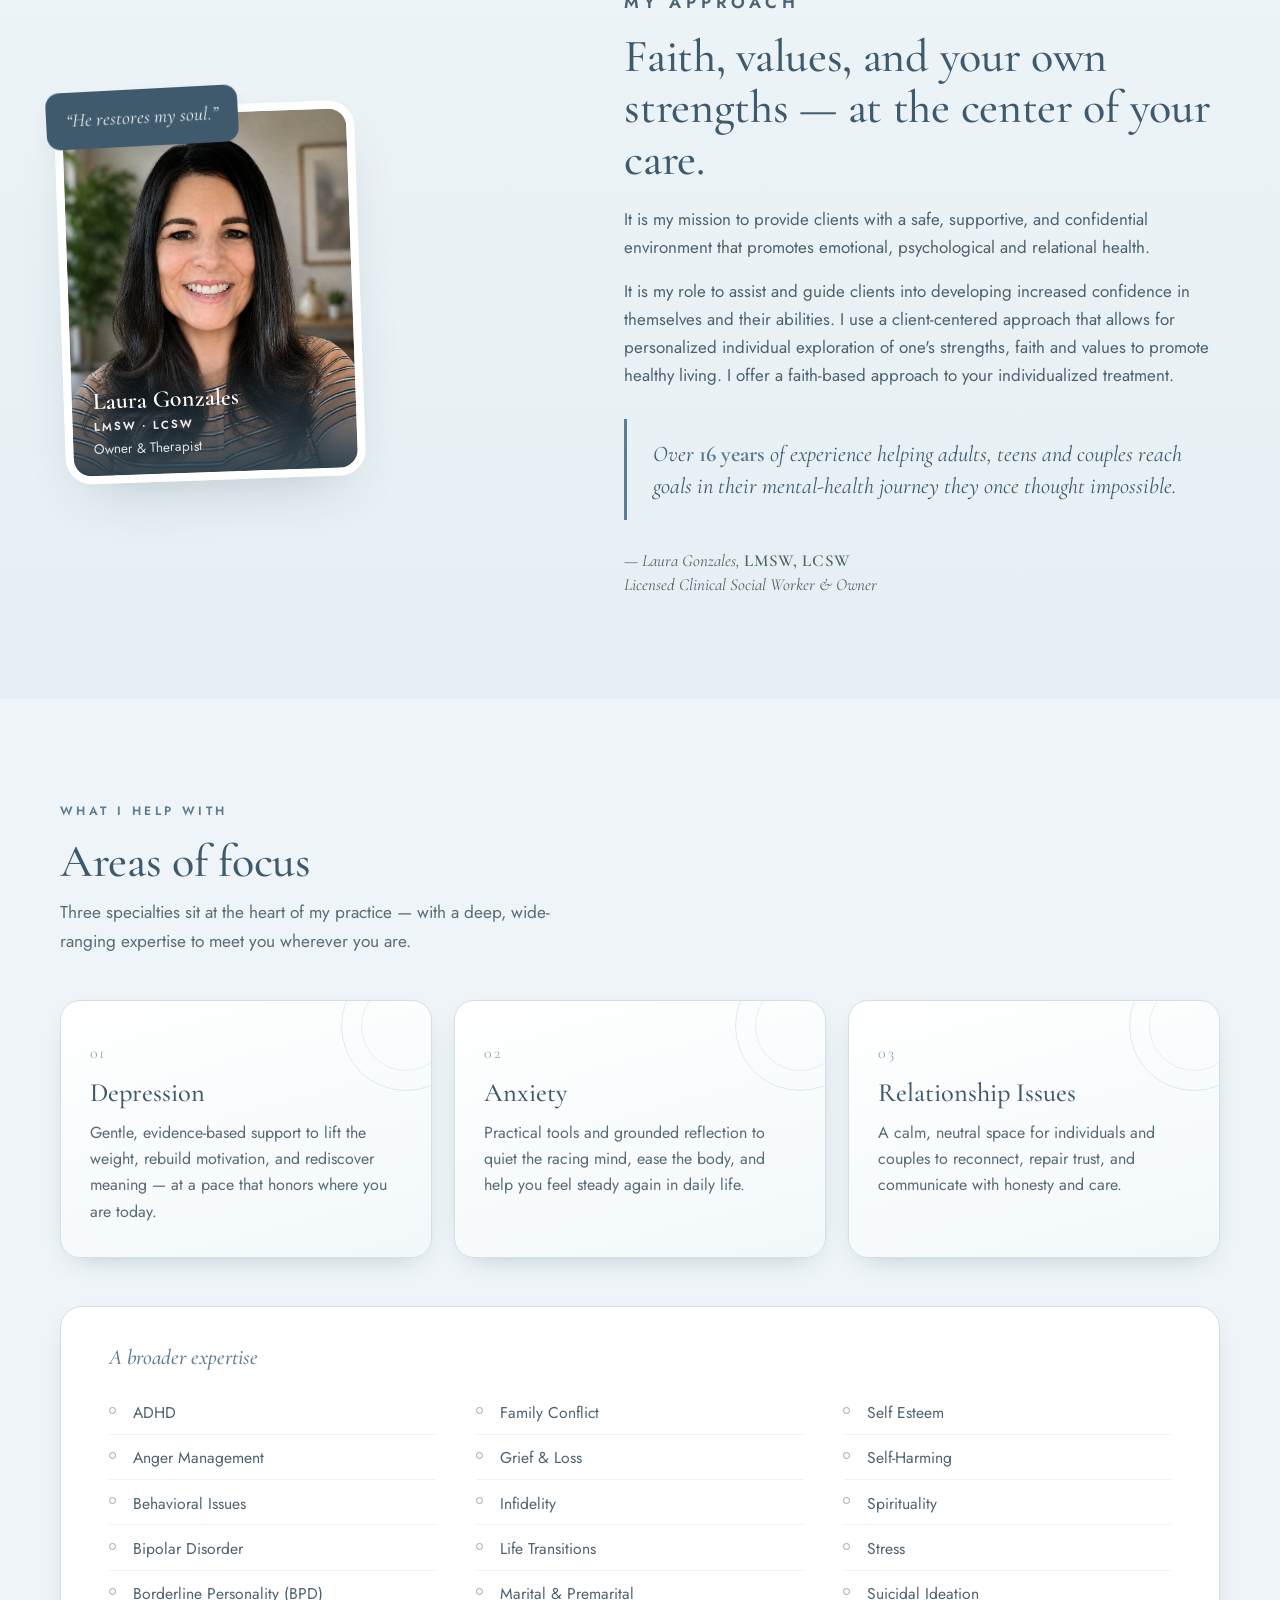
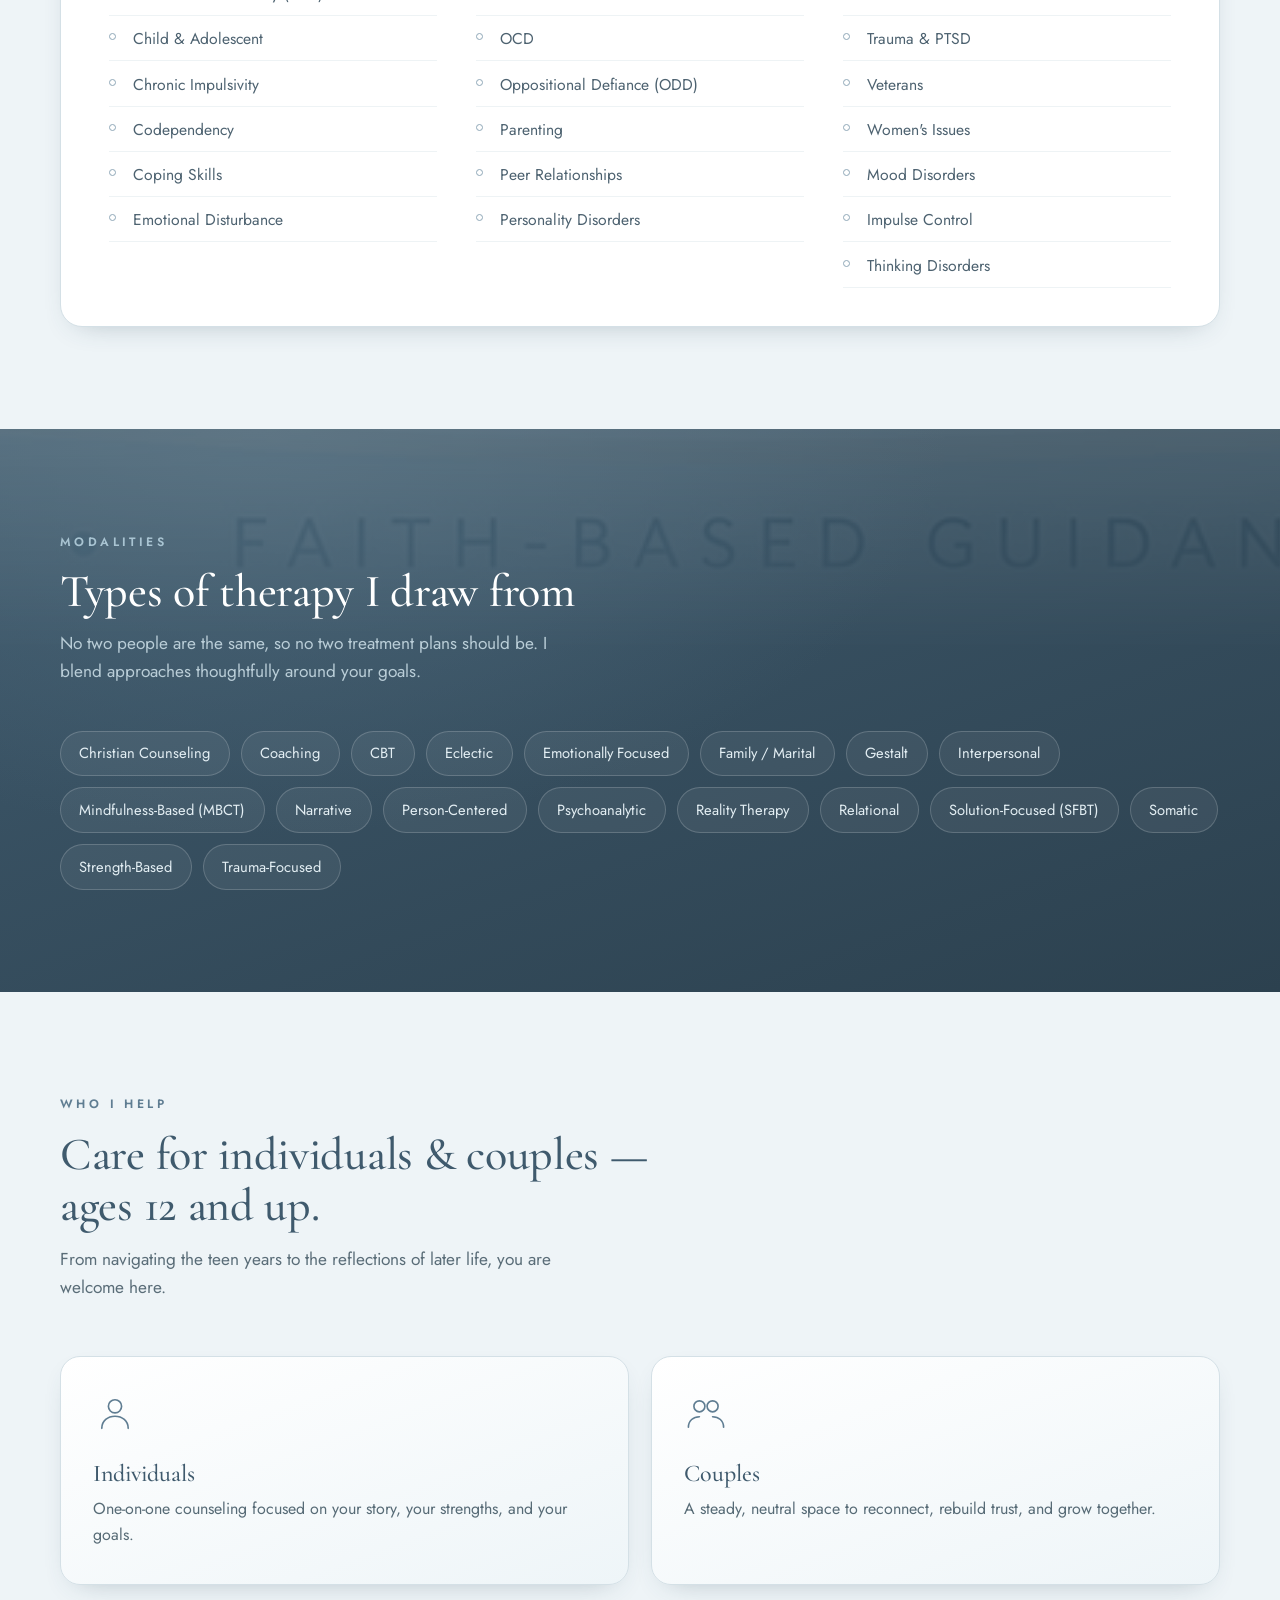
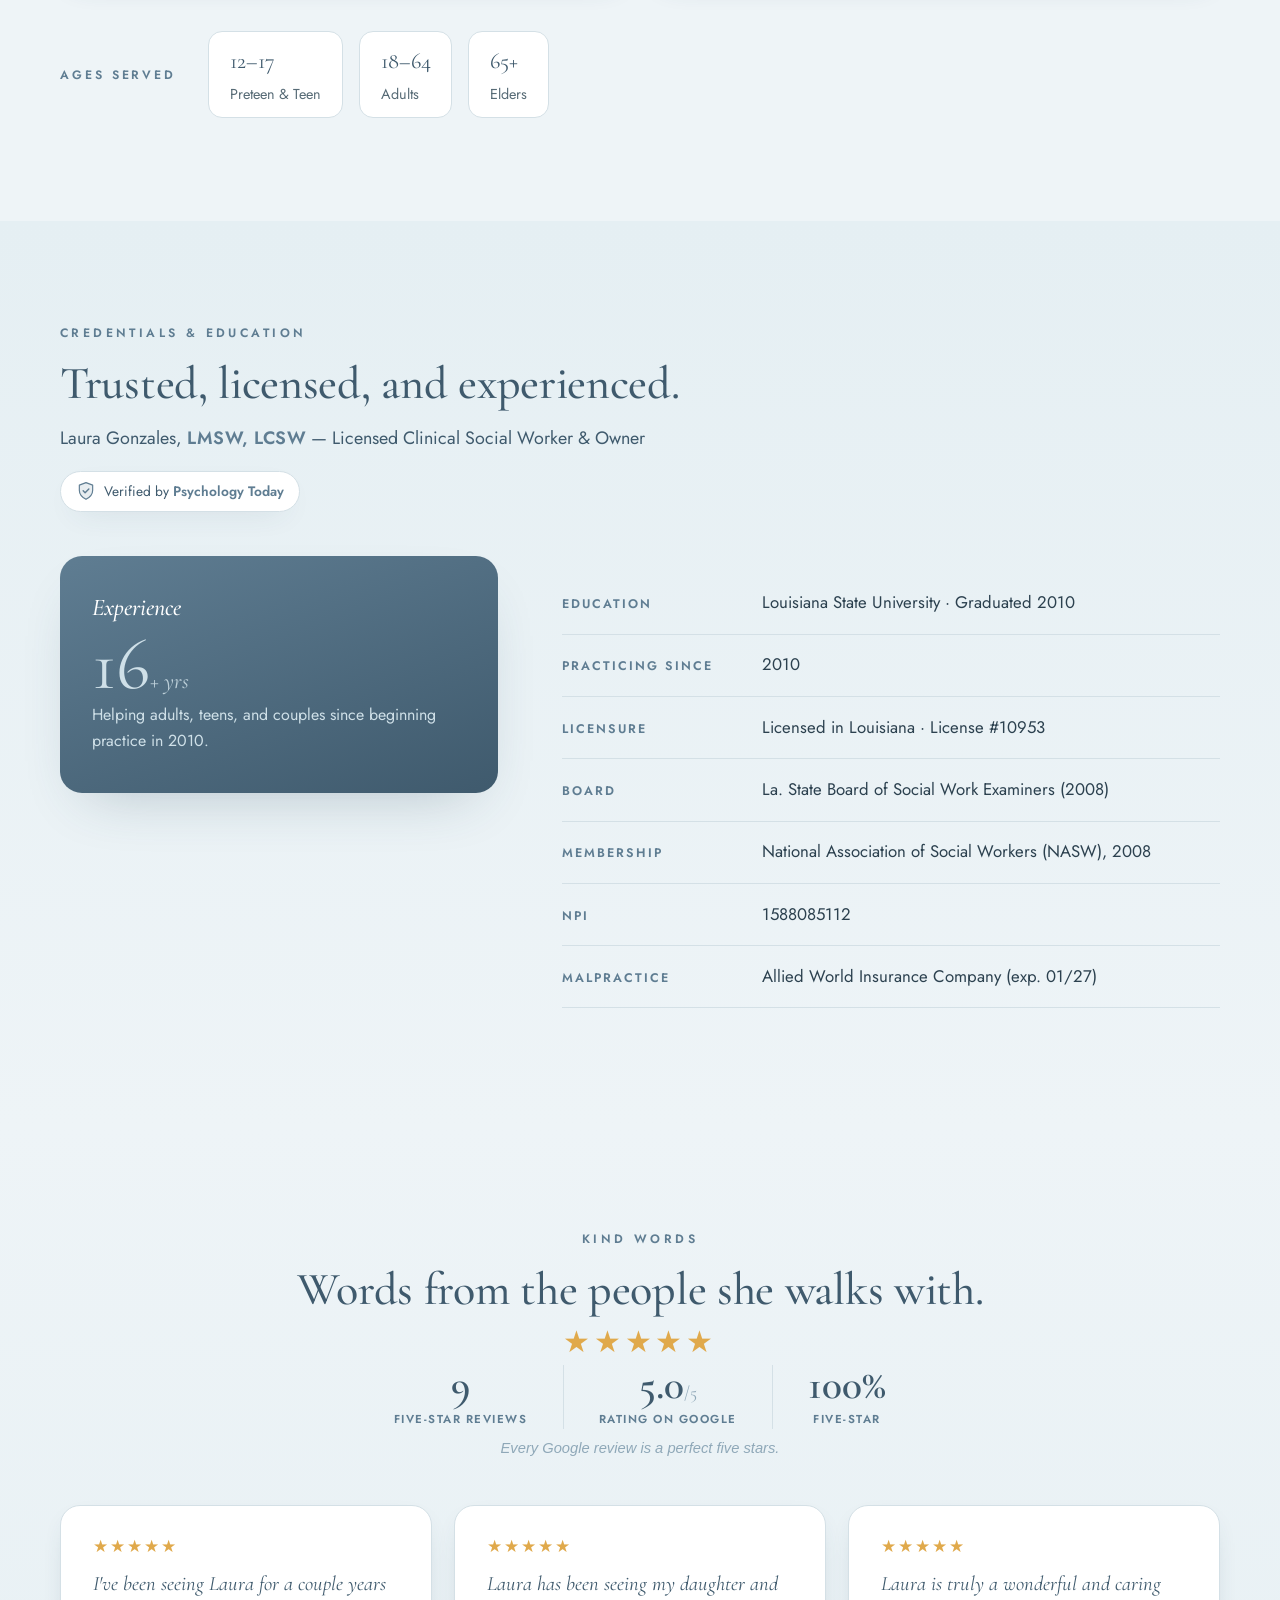
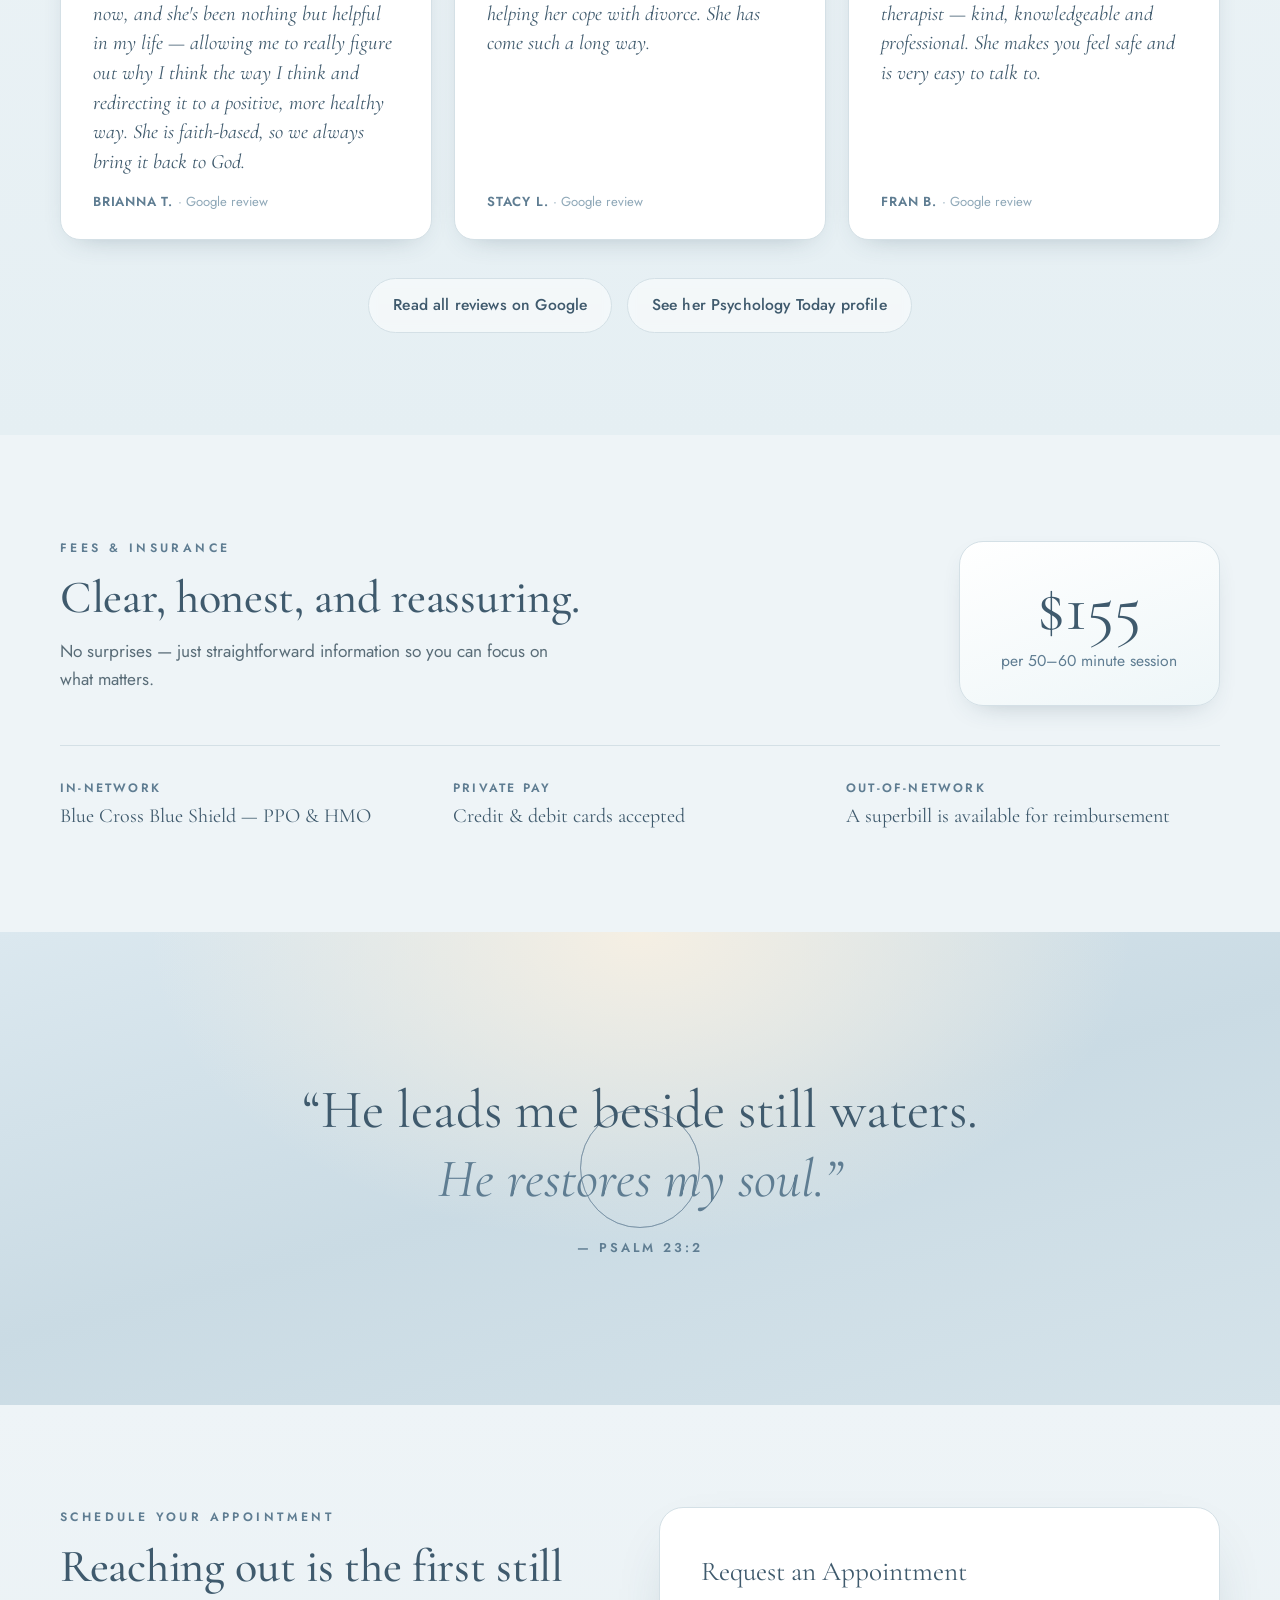
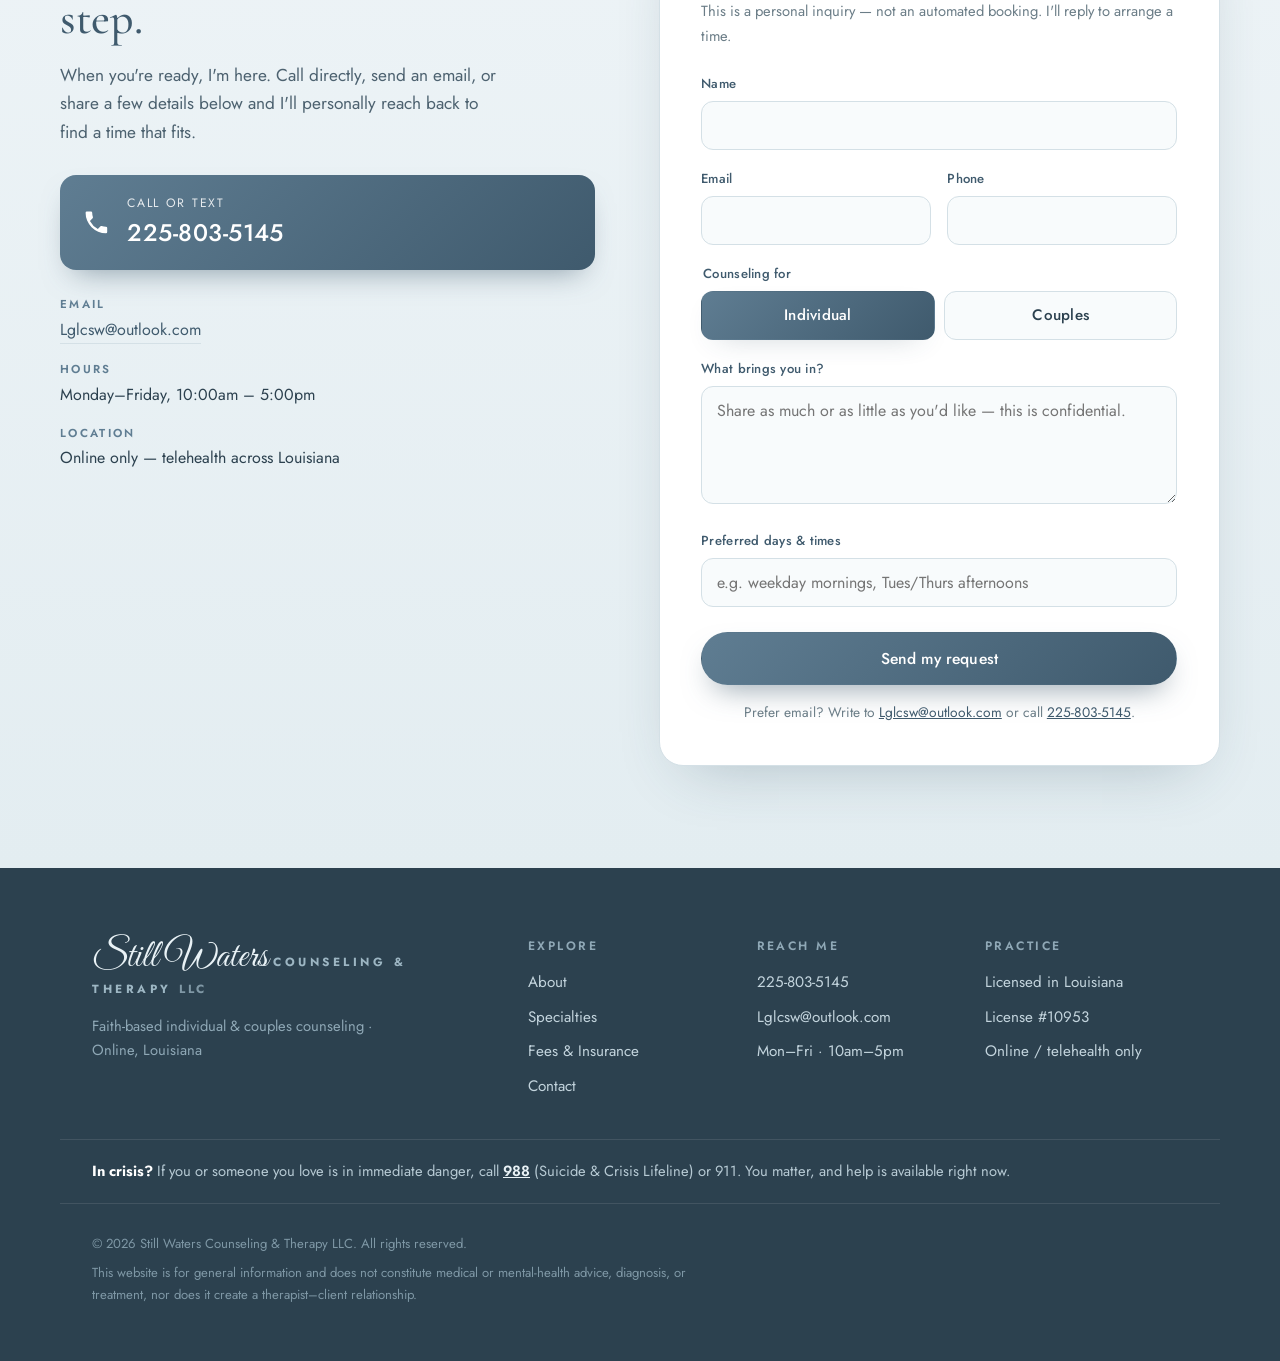
==== commit c5825ce1: "Bigger/bolder brand name; new Laura photo (smaller card); fee $150->$155 Co-Authored-By: Claude Opus" ====
--- a/index.html
+++ b/index.html
@@ -36,7 +36,7 @@
   "image": "https://stillwatersla.org/assets/still-waters-brand.jpg",
   "telephone": "+1-225-803-5145",
   "email": "Lglcsw@outlook.com",
-  "priceRange": "$150",
+  "priceRange": "$155",
   "areaServed": {
     "@type": "State",
     "name": "Louisiana"
@@ -508,7 +508,7 @@
     </div>
 
     <div class="fee-rate reveal">
-      <p class="rate-amount">$150</p>
+      <p class="rate-amount">$155</p>
       <p class="rate-detail">per 50–60&nbsp;minute session</p>
     </div>
 
--- a/styles.css
+++ b/styles.css
@@ -27,8 +27,8 @@
 
 /* ---------- reset ---------- */
 *,*::before,*::after{ box-sizing:border-box; }
-html{ scroll-behavior:smooth; -webkit-text-size-adjust:100%; overflow-x:hidden; scroll-padding-top:90px; }
-body{ overflow-x:hidden; }
+html{ scroll-behavior:smooth; -webkit-text-size-adjust:100%; overflow-x:clip; max-width:100%; scroll-padding-top:90px; }
+body{ overflow-x:clip; max-width:100%; -webkit-tap-highlight-color:transparent; }
 @media (prefers-reduced-motion: reduce){ html{ scroll-behavior:auto; } }
 body{
   margin:0;
@@ -39,7 +39,7 @@
   line-height:1.65;
   -webkit-font-smoothing:antialiased;
   text-rendering:optimizeLegibility;
-  overflow-x:hidden;
+  overflow-x:clip;
 }
 img{ max-width:100%; display:block; }
 a{ color:inherit; }
@@ -122,15 +122,15 @@
 
 .brand{ text-decoration:none; display:flex; flex-direction:column; line-height:1; margin-right:auto; }
 .brand-script{
-  font-family:var(--script); color:var(--slate-deep);
-  font-size:clamp(2.15rem,3.6vw,2.85rem); line-height:.9;
+  font-family:var(--script); color:var(--slate-ink);
+  font-size:clamp(2.5rem,4.6vw,3.6rem); line-height:.9;
   transition:font-size .4s var(--ease);
 }
-.site-header.scrolled .brand-script{ font-size:clamp(1.85rem,3vw,2.35rem); }
+.site-header.scrolled .brand-script{ font-size:clamp(2.05rem,3.4vw,2.75rem); }
 .brand-sub{
-  font-family:var(--sans); font-weight:600; color:var(--slate);
-  font-size:.66rem; letter-spacing:.34em; text-transform:uppercase;
-  margin-top:.28rem;
+  font-family:var(--sans); font-weight:700; color:var(--slate-deep);
+  font-size:.74rem; letter-spacing:.3em; text-transform:uppercase;
+  margin-top:.32rem;
 }
 .brand-sub .llc{ letter-spacing:.18em; opacity:.75; }
 
@@ -156,6 +156,7 @@
 .nav-toggle{
   display:none; width:44px; height:44px; border:none; background:transparent;
   cursor:pointer; padding:10px; position:relative; z-index:130;
+  -webkit-tap-highlight-color:transparent; user-select:none;
 }
 .nav-toggle span{
   display:block; height:2px; width:100%; background:var(--slate-deep); border-radius:2px;
@@ -171,6 +172,7 @@
 .mobile-menu{
   position:fixed; inset:0; z-index:120; overflow:hidden;
   visibility:hidden; pointer-events:none;
+  -webkit-tap-highlight-color:transparent; user-select:none;
   transition:visibility 0s linear .5s;   /* stay visible through the slide-out, then hide */
 }
 .mobile-menu.open{ visibility:visible; transition-delay:0s; }
@@ -217,6 +219,7 @@
 .menu-scrim{
   position:fixed; inset:0; z-index:110; background:rgba(44,65,79,.35);
   backdrop-filter:blur(2px); opacity:0; transition:opacity .4s var(--ease);
+  -webkit-tap-highlight-color:transparent; user-select:none;
 }
 .menu-scrim.show{ opacity:1; }
 
@@ -367,7 +370,7 @@
 /* provider photo card (portrait + name badge; graceful monogram until the
    real photo is dropped at assets/laura-gonzales.jpg) */
 .provider-card{
-  position:relative; margin:0; aspect-ratio:4/5; max-width:400px;
+  position:relative; margin:0; aspect-ratio:4/5; max-width:300px;
   border-radius:26px; overflow:hidden;
   border:8px solid #fff; box-shadow:var(--shadow);
   background:linear-gradient(160deg,#dceaf0 0%,#c3d8e2 100%);
@@ -791,6 +794,10 @@
   .nav-toggle{ display:block; }
   .brand{ margin-right:auto; }
 
+  /* On mobile the header is ~80px; the desktop hero top padding (clamp min 6rem
+     = 96px) stacked on top of that left an awkward empty gap below the fixed
+     header. Reduce it so the hero sits a comfortable distance below the bar. */
+  .hero{ padding-top:4.75rem; }
   .hero-grid{ grid-template-columns:1fr; }
   .hero-media{ max-width:380px; margin:0 auto; order:-1; }
   .hero-photo{ aspect-ratio:16/10; border-radius:26px; }
@@ -801,7 +808,7 @@
      the provider card's children are all absolutely positioned, so with auto
      margins the grid item would otherwise collapse to a sliver and the verse
      chip would float over the "My Approach" heading below it. */
-  .about-media{ width:min(440px,100%); margin:0 auto 1.5rem; }
+  .about-media{ width:min(300px,100%); margin:0 auto 1.5rem; }
   .provider-card{ margin-inline:auto; }
   /* keep the decorative verse chip tucked onto the card, never past its edge */
   .about-verse-chip{ top:-14px; left:8px; }
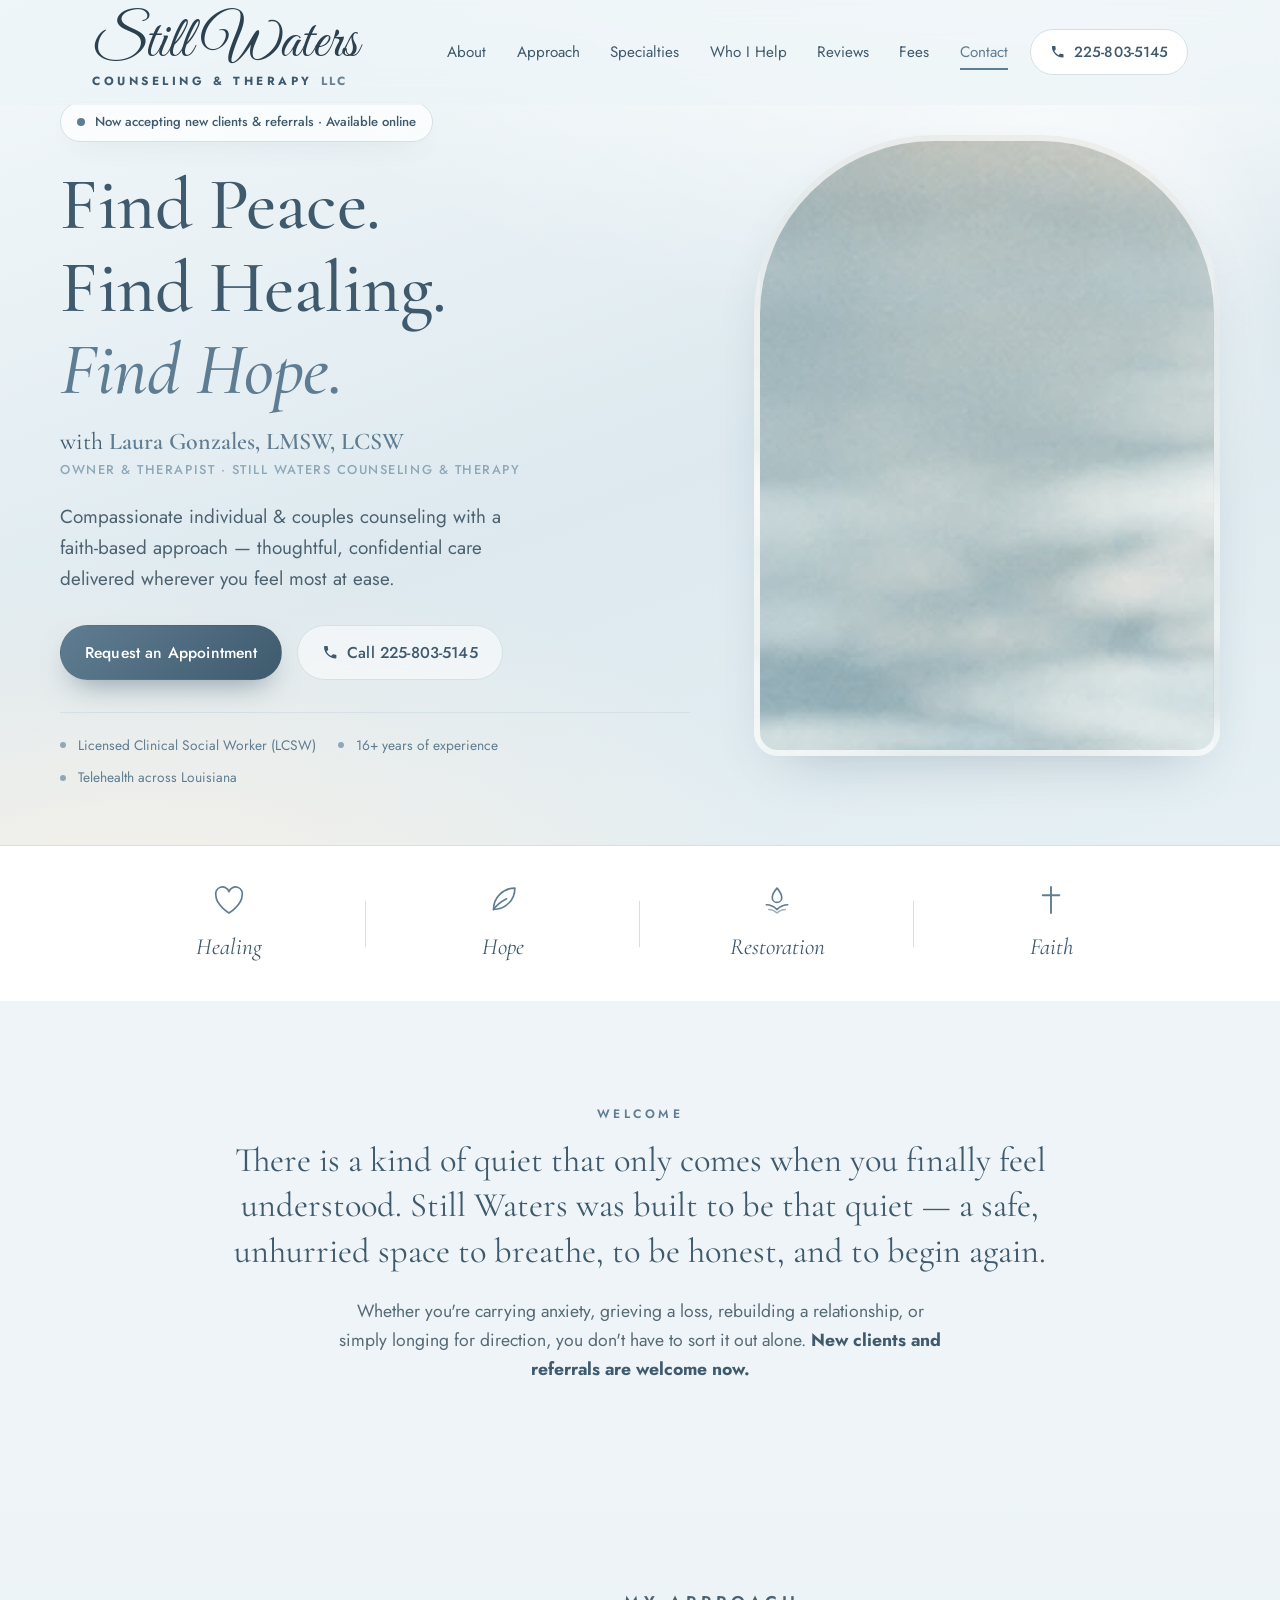
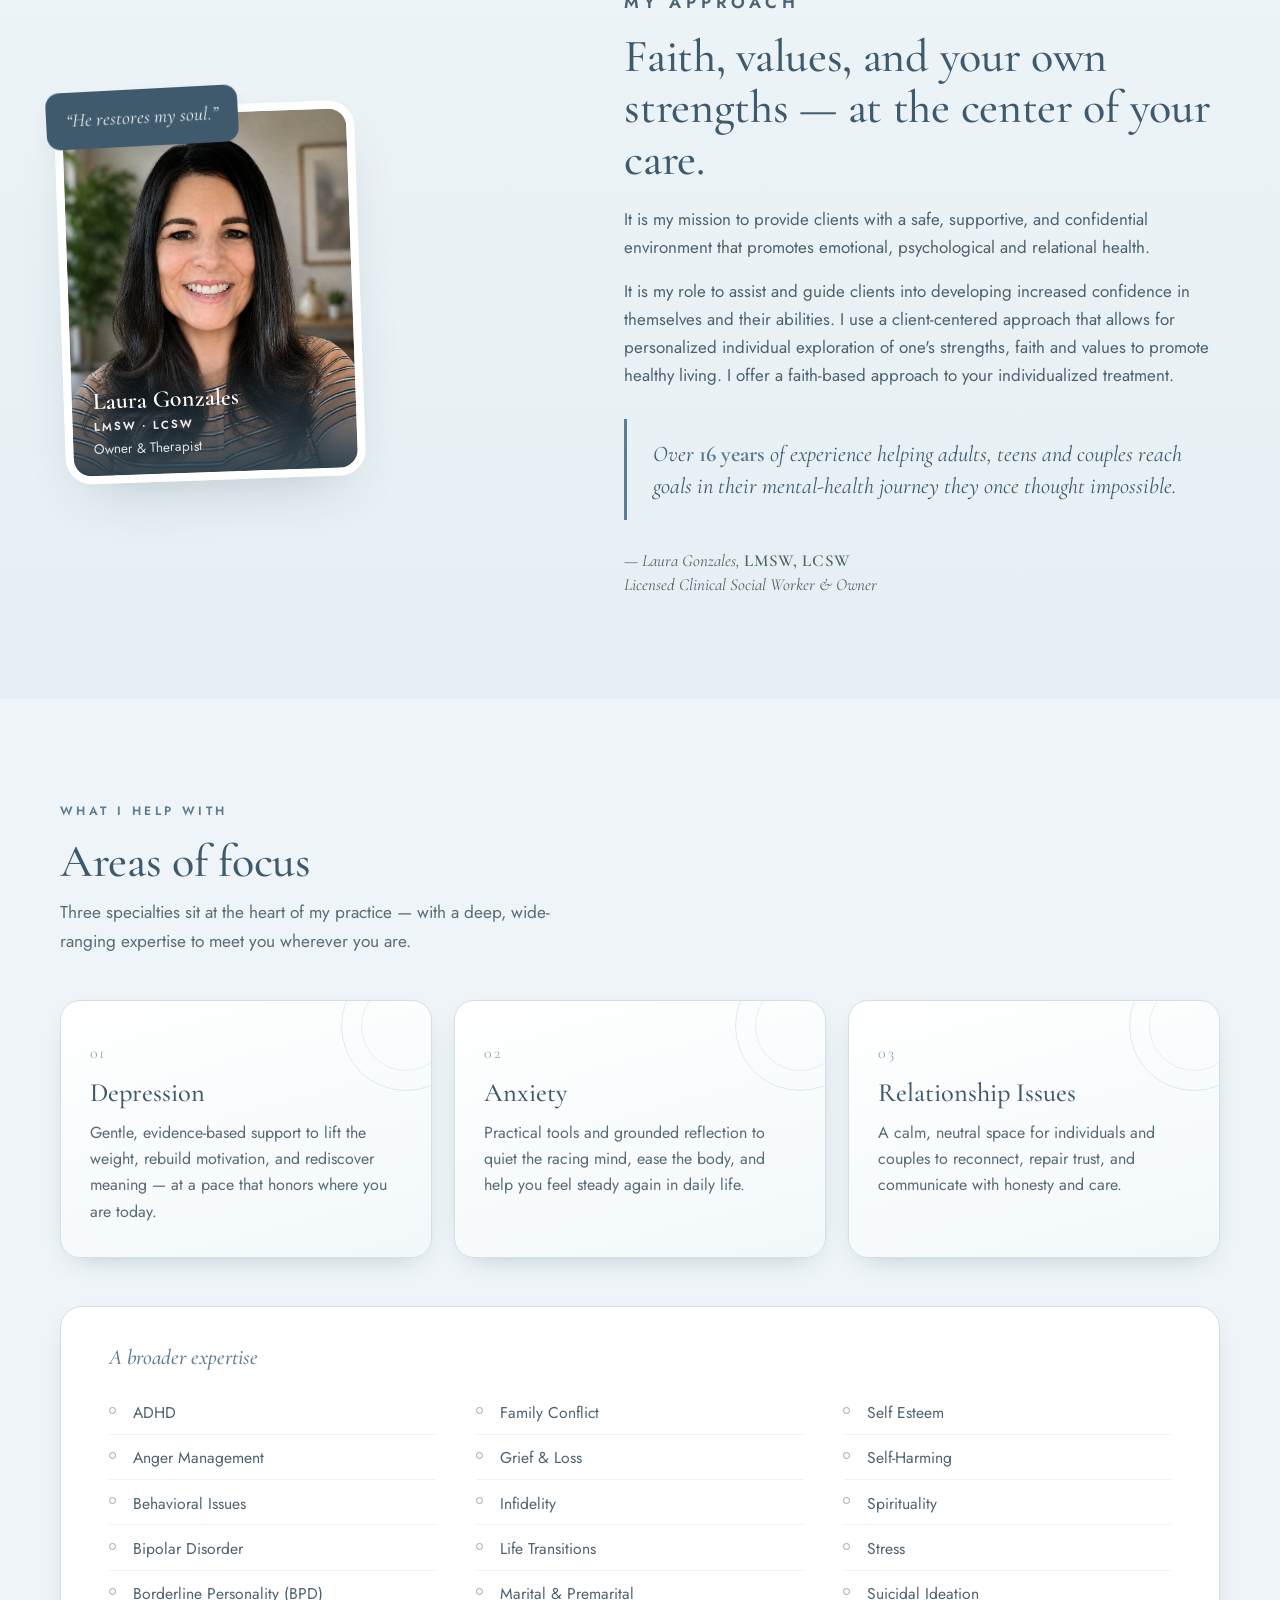
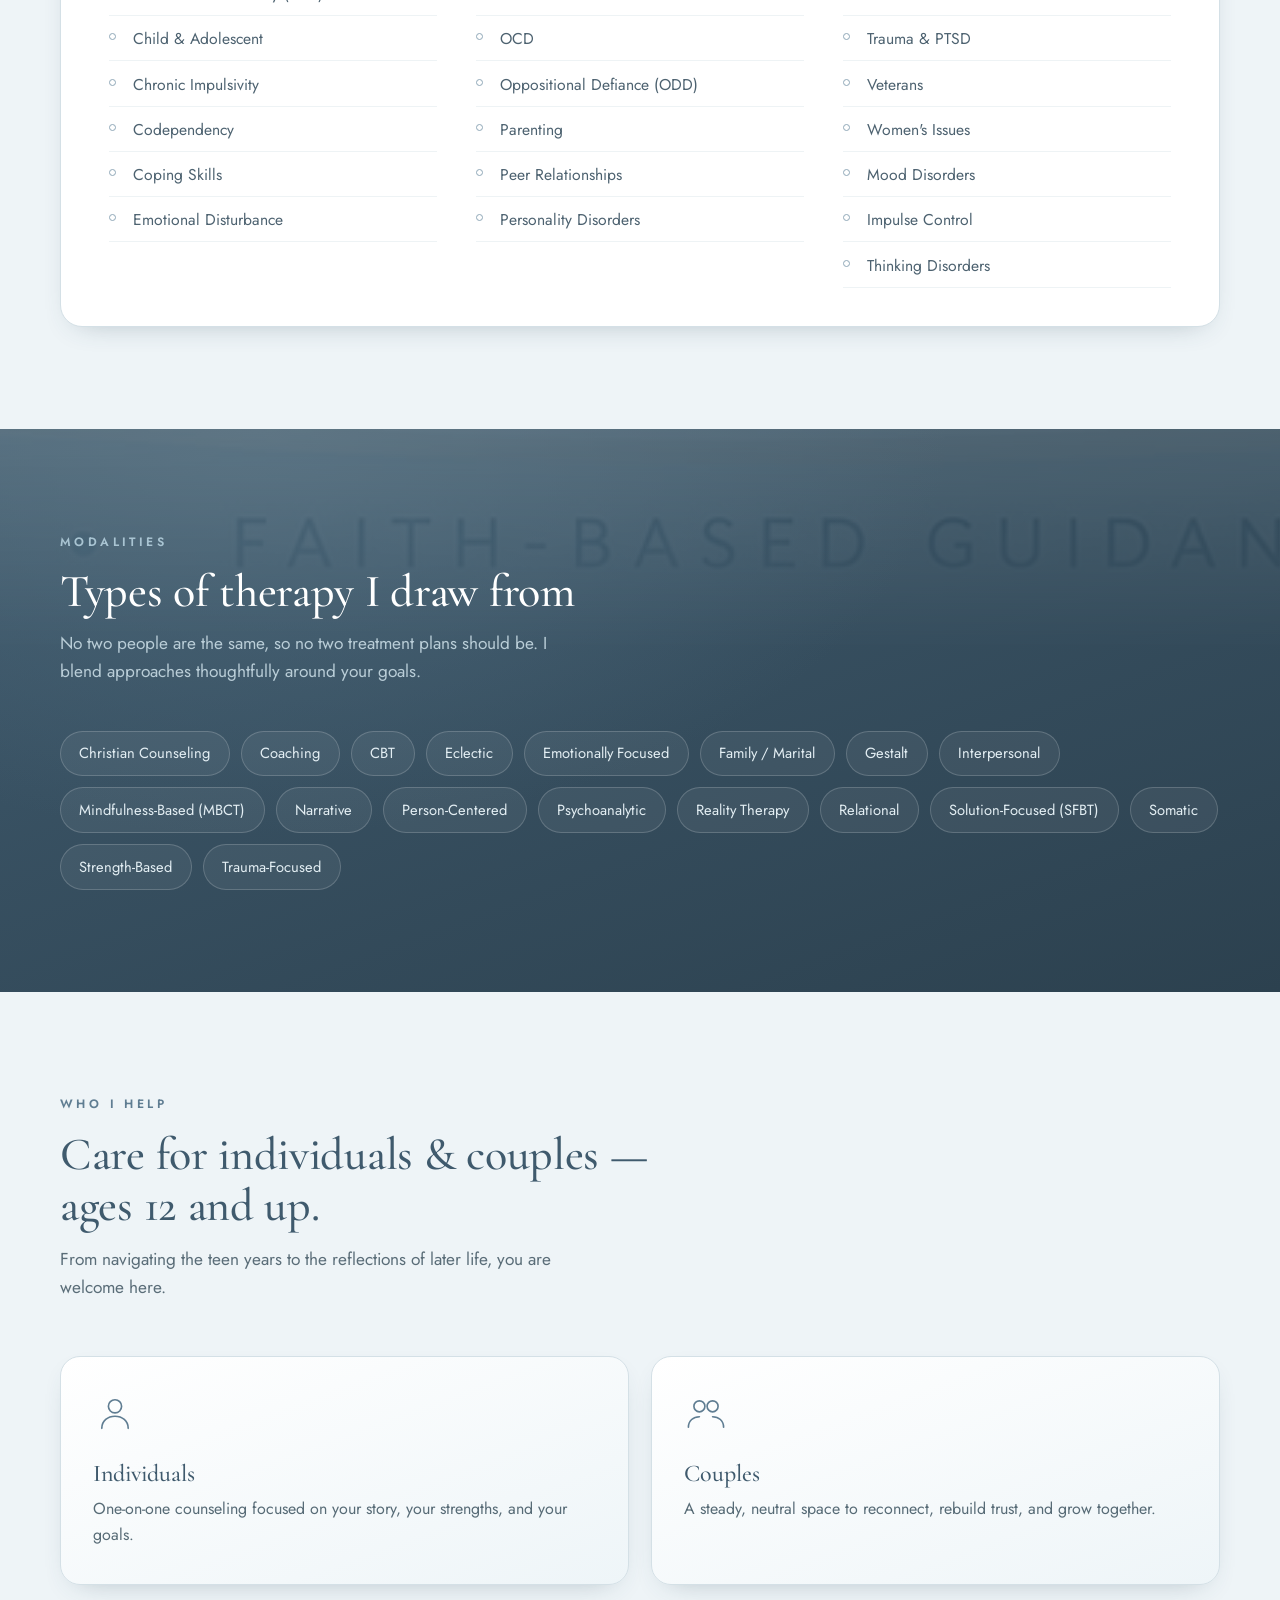
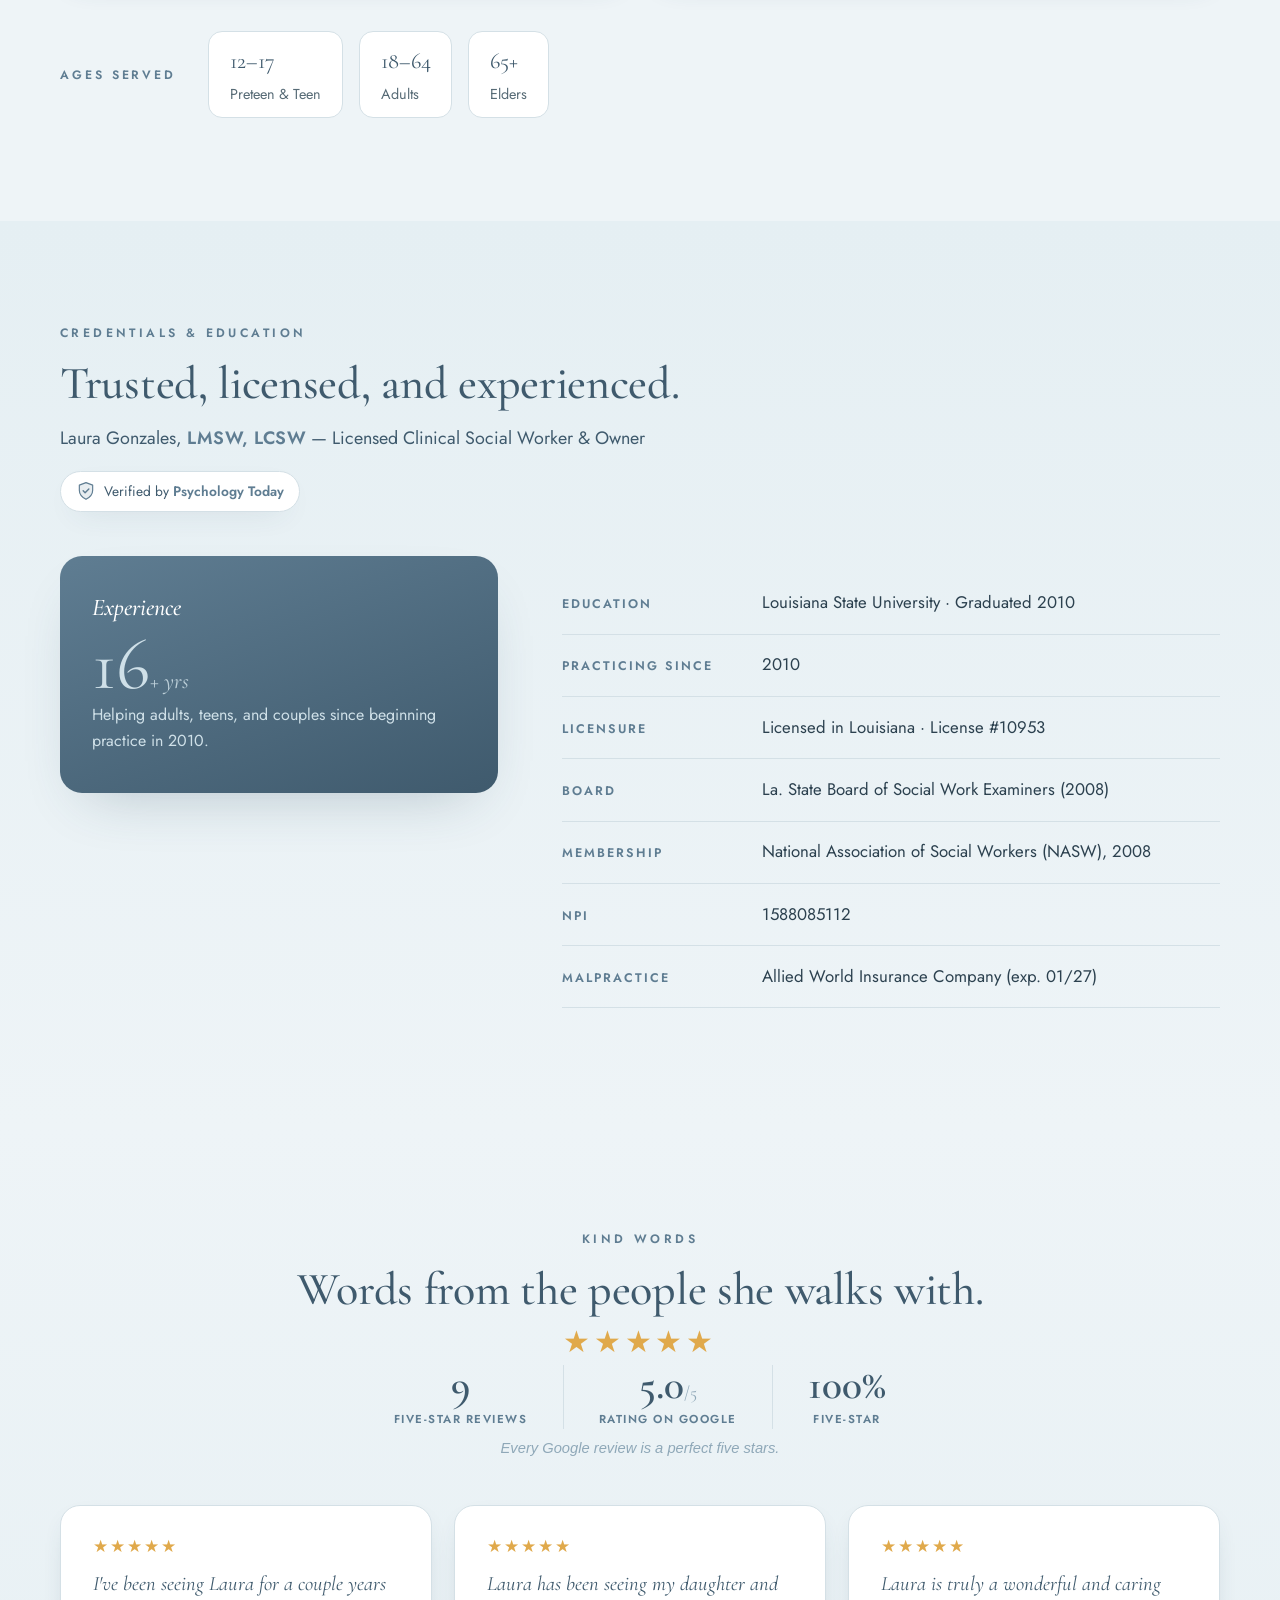
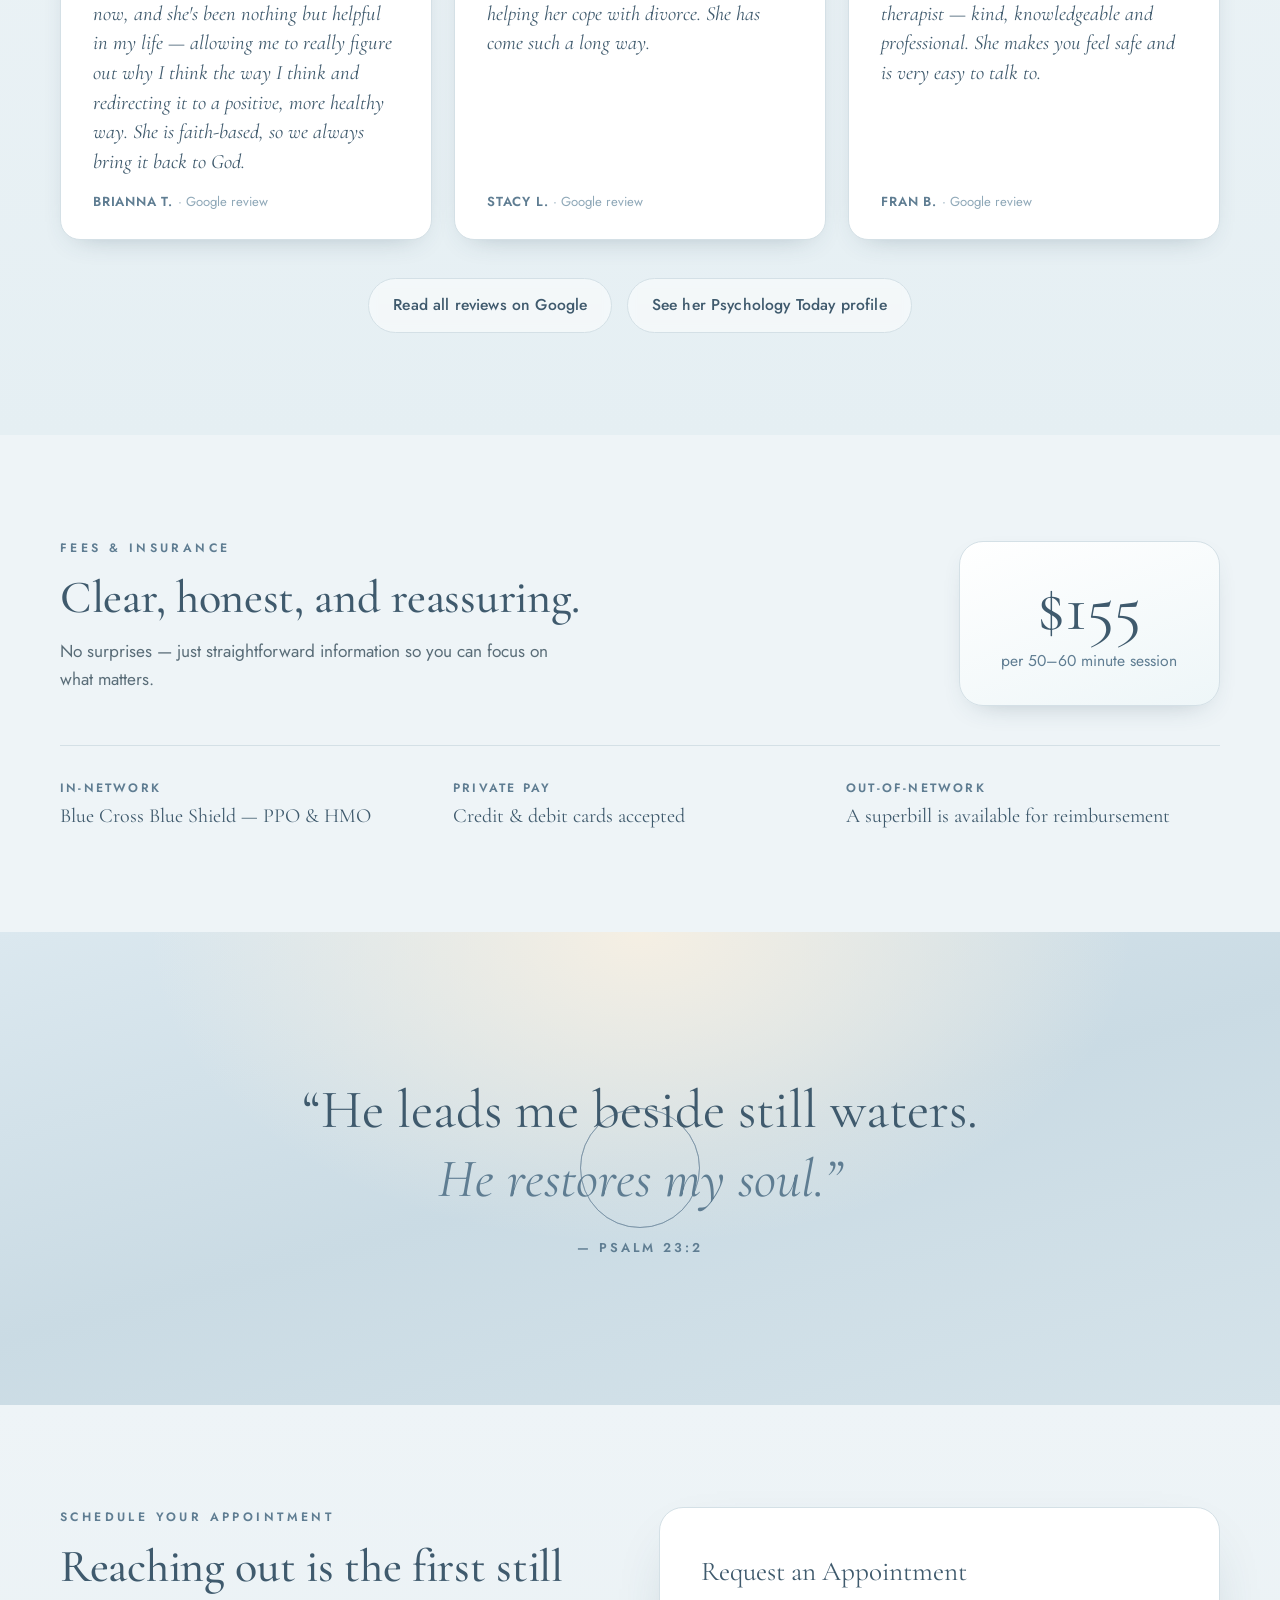
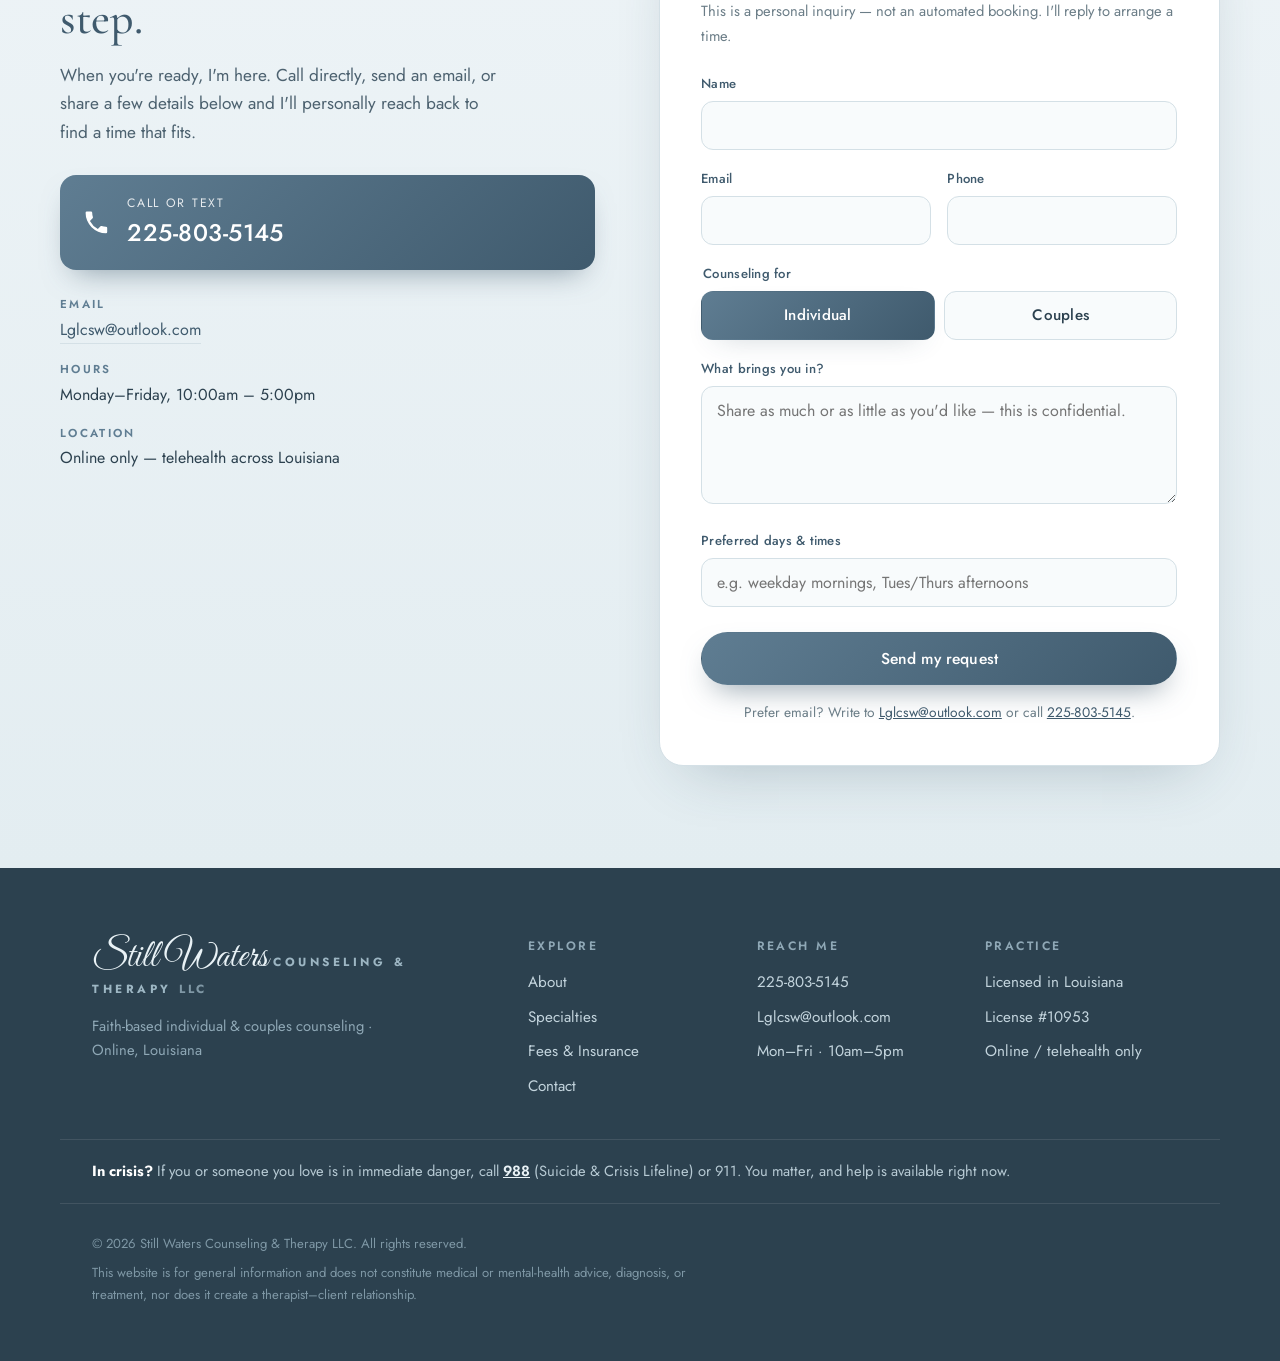
==== commit 04052b8f: "Fix Google reviews link (use canonical cid URL) Co-Authored-By: Claude Opus 4.8 (1M context) <norepl" ====
--- a/index.html
+++ b/index.html
@@ -491,7 +491,7 @@
   </div>
 
   <div class="review-cta reveal">
-    <a class="btn btn-ghost" href="https://www.google.com/maps/place/?q=place_id:ChIJ26exRWn0zmQRc51IGzhahN8" target="_blank" rel="noopener">Read all reviews on Google</a>
+    <a class="btn btn-ghost" href="https://www.google.com/maps?cid=16106097364406148467" target="_blank" rel="noopener">Read all reviews on Google</a>
     <a class="btn btn-ghost" href="https://www.psychologytoday.com/us/therapists/still-waters-counseling-therapy-gonzales-la/182335" target="_blank" rel="noopener">See her Psychology Today profile</a>
   </div>
 </section>
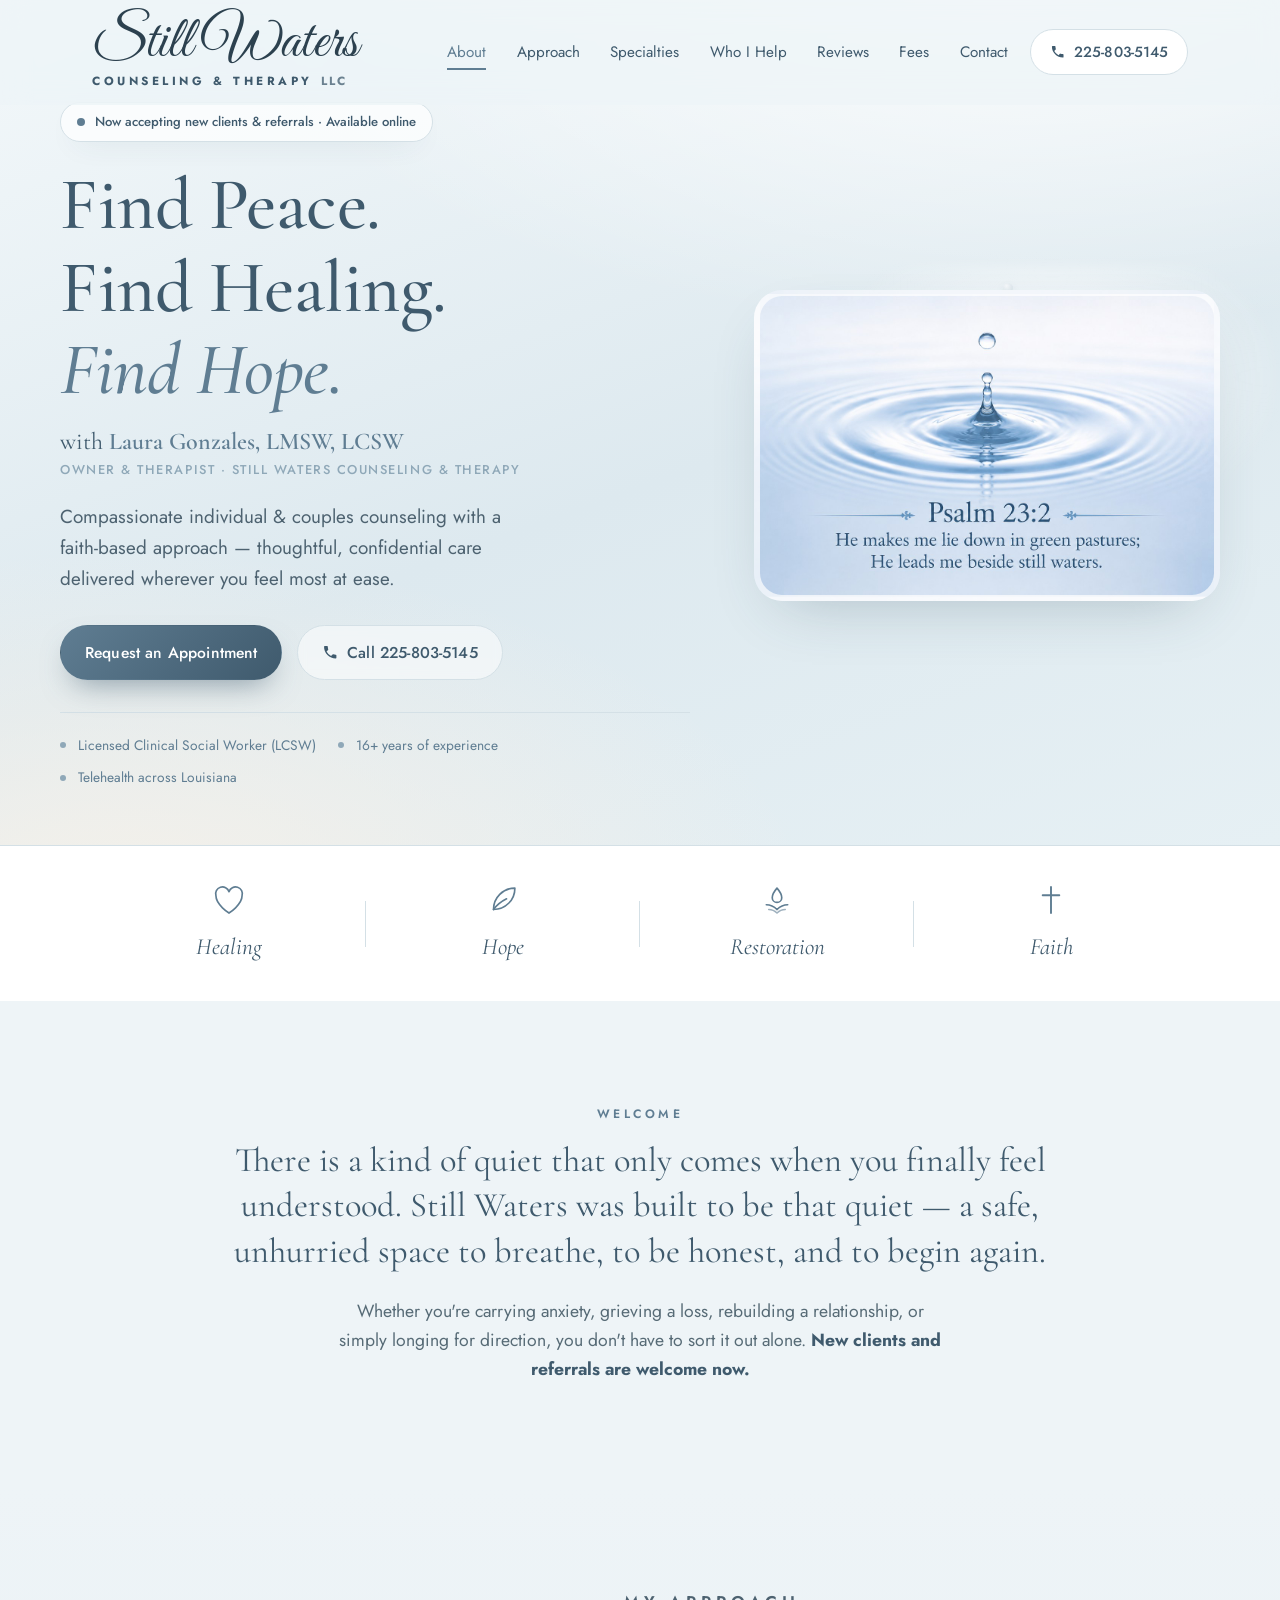
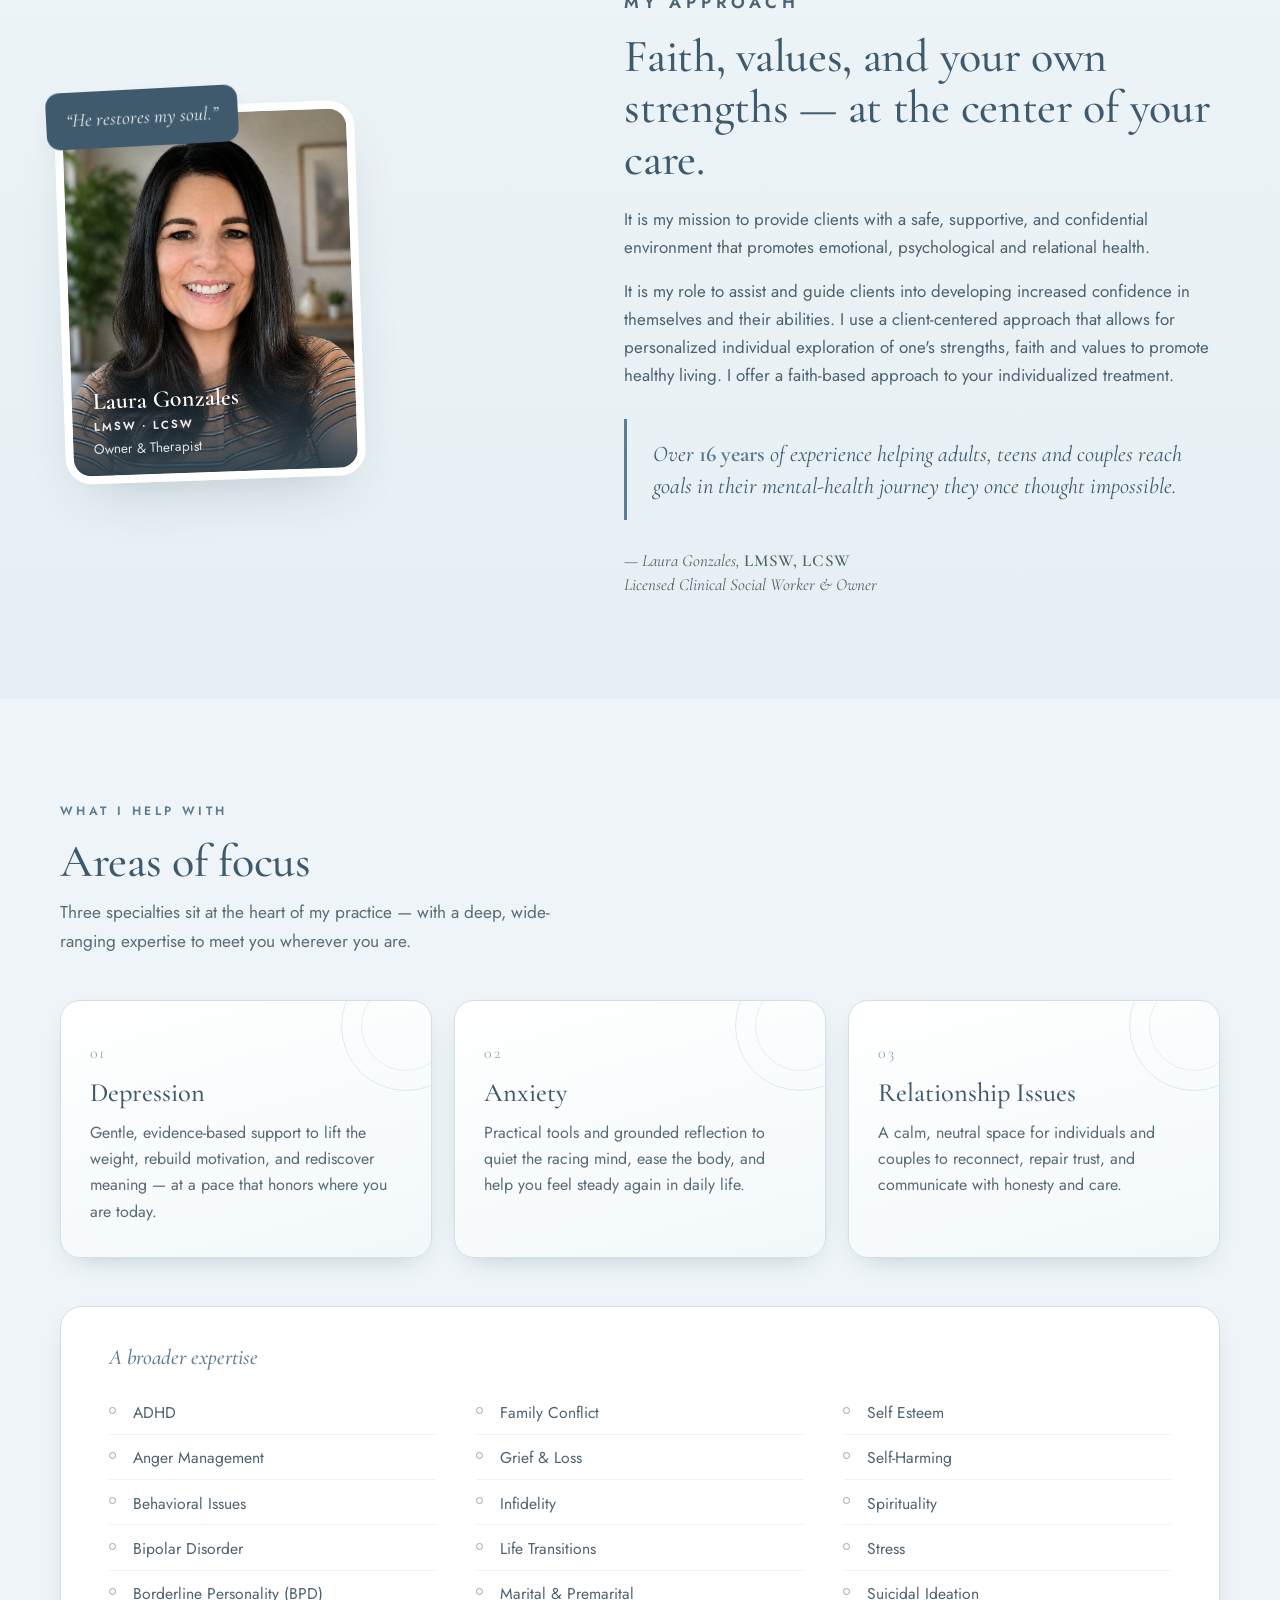
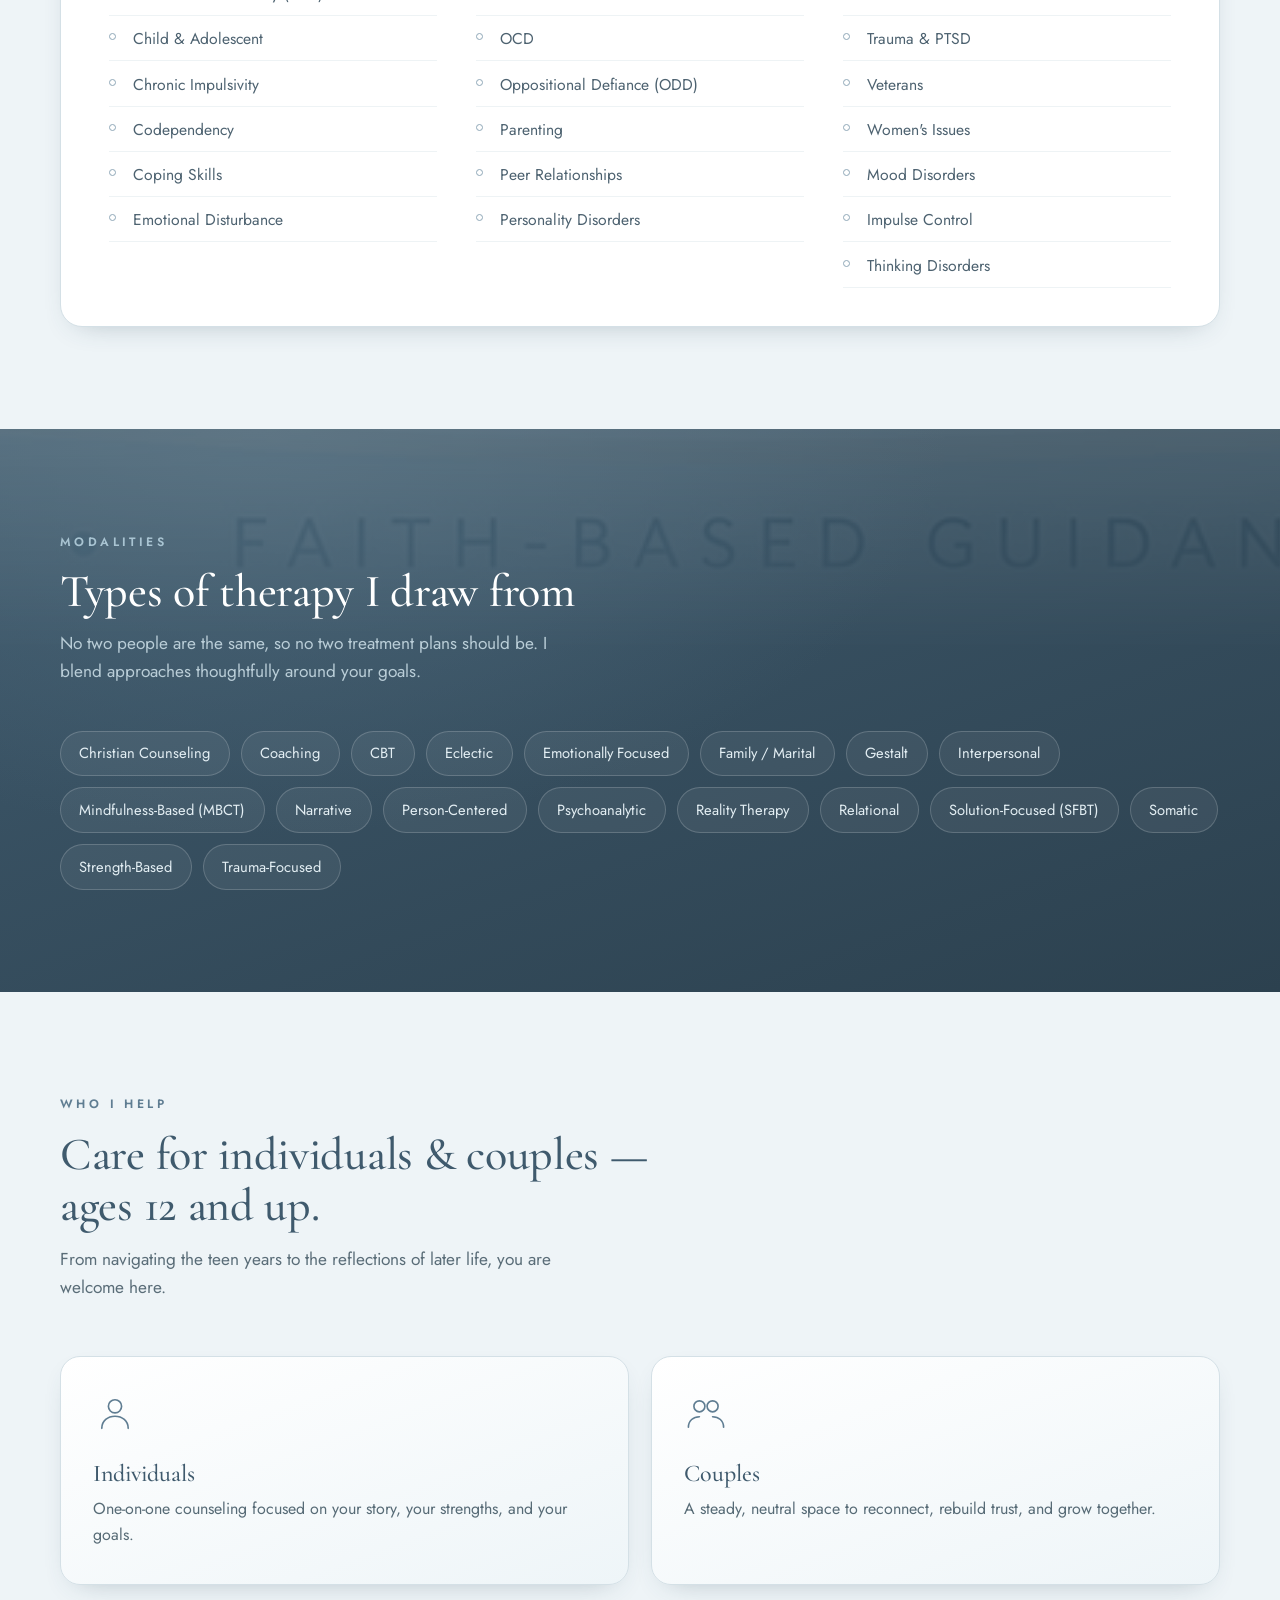
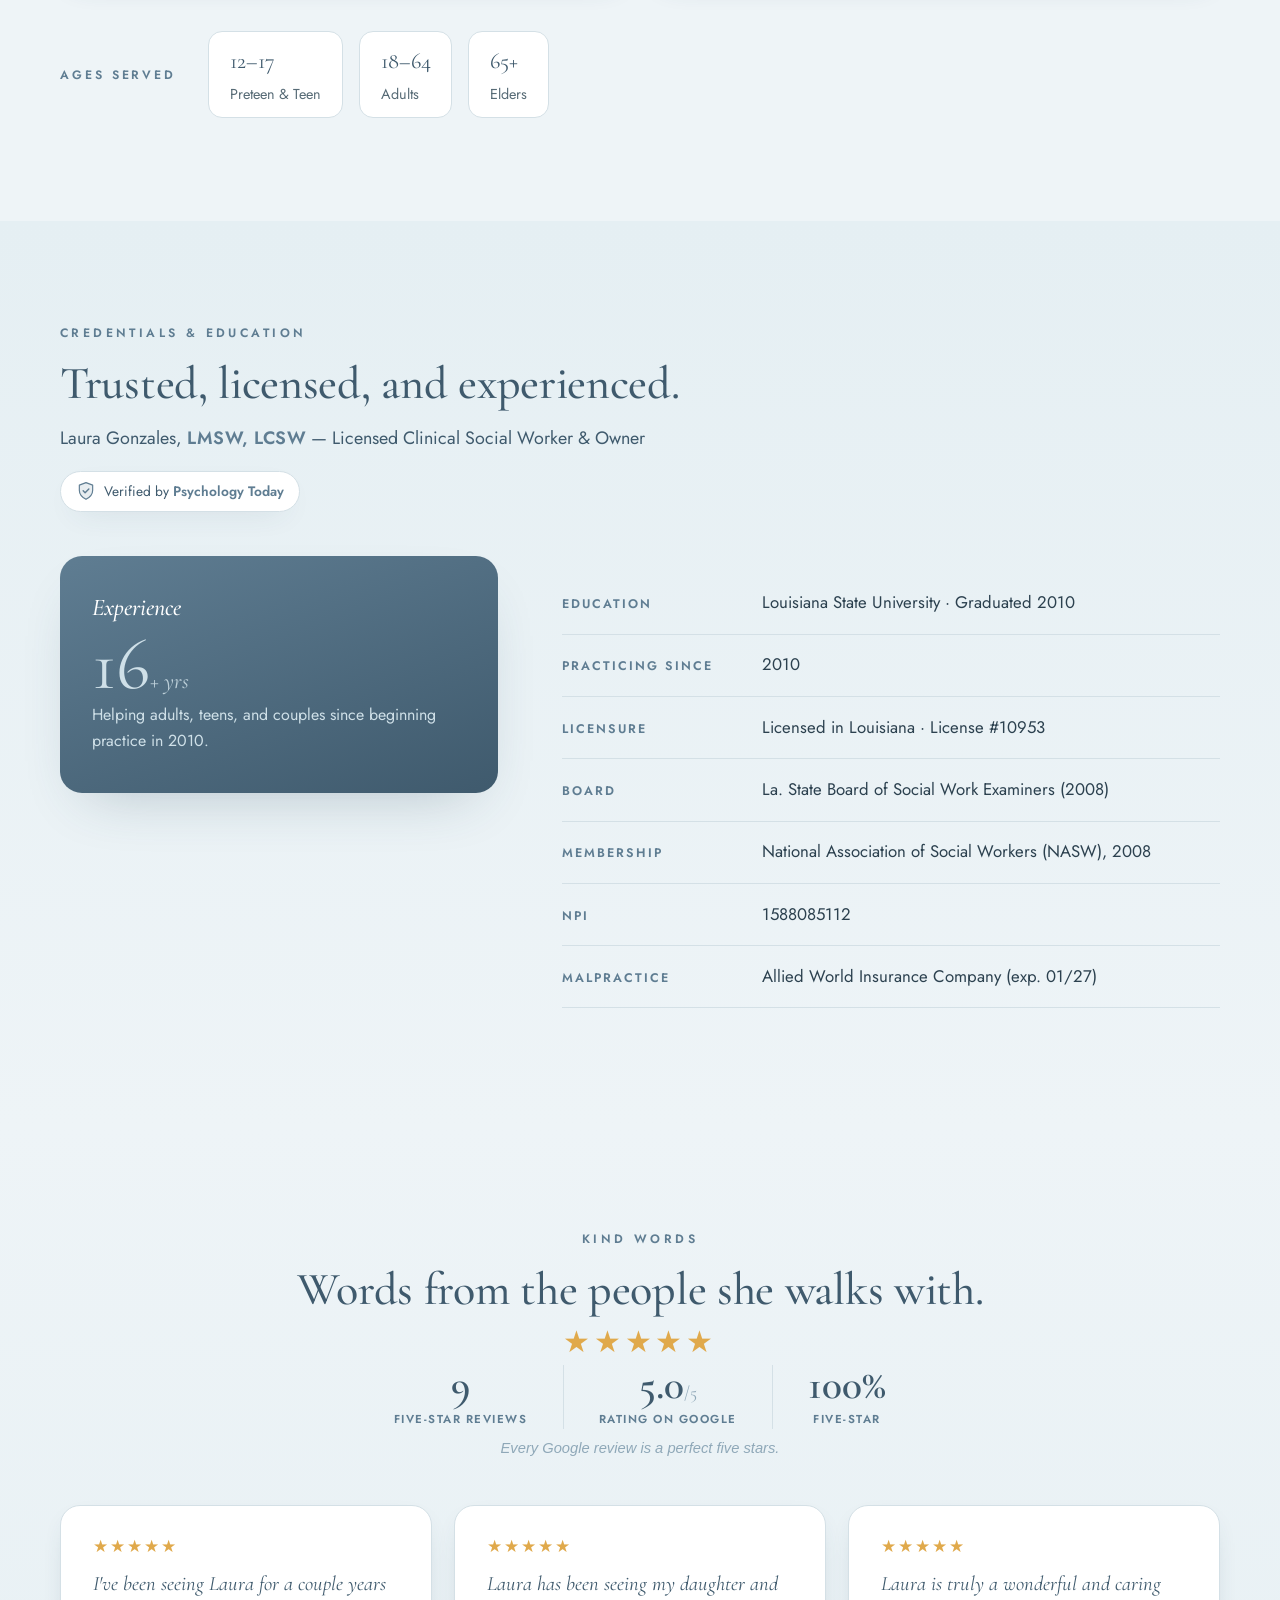
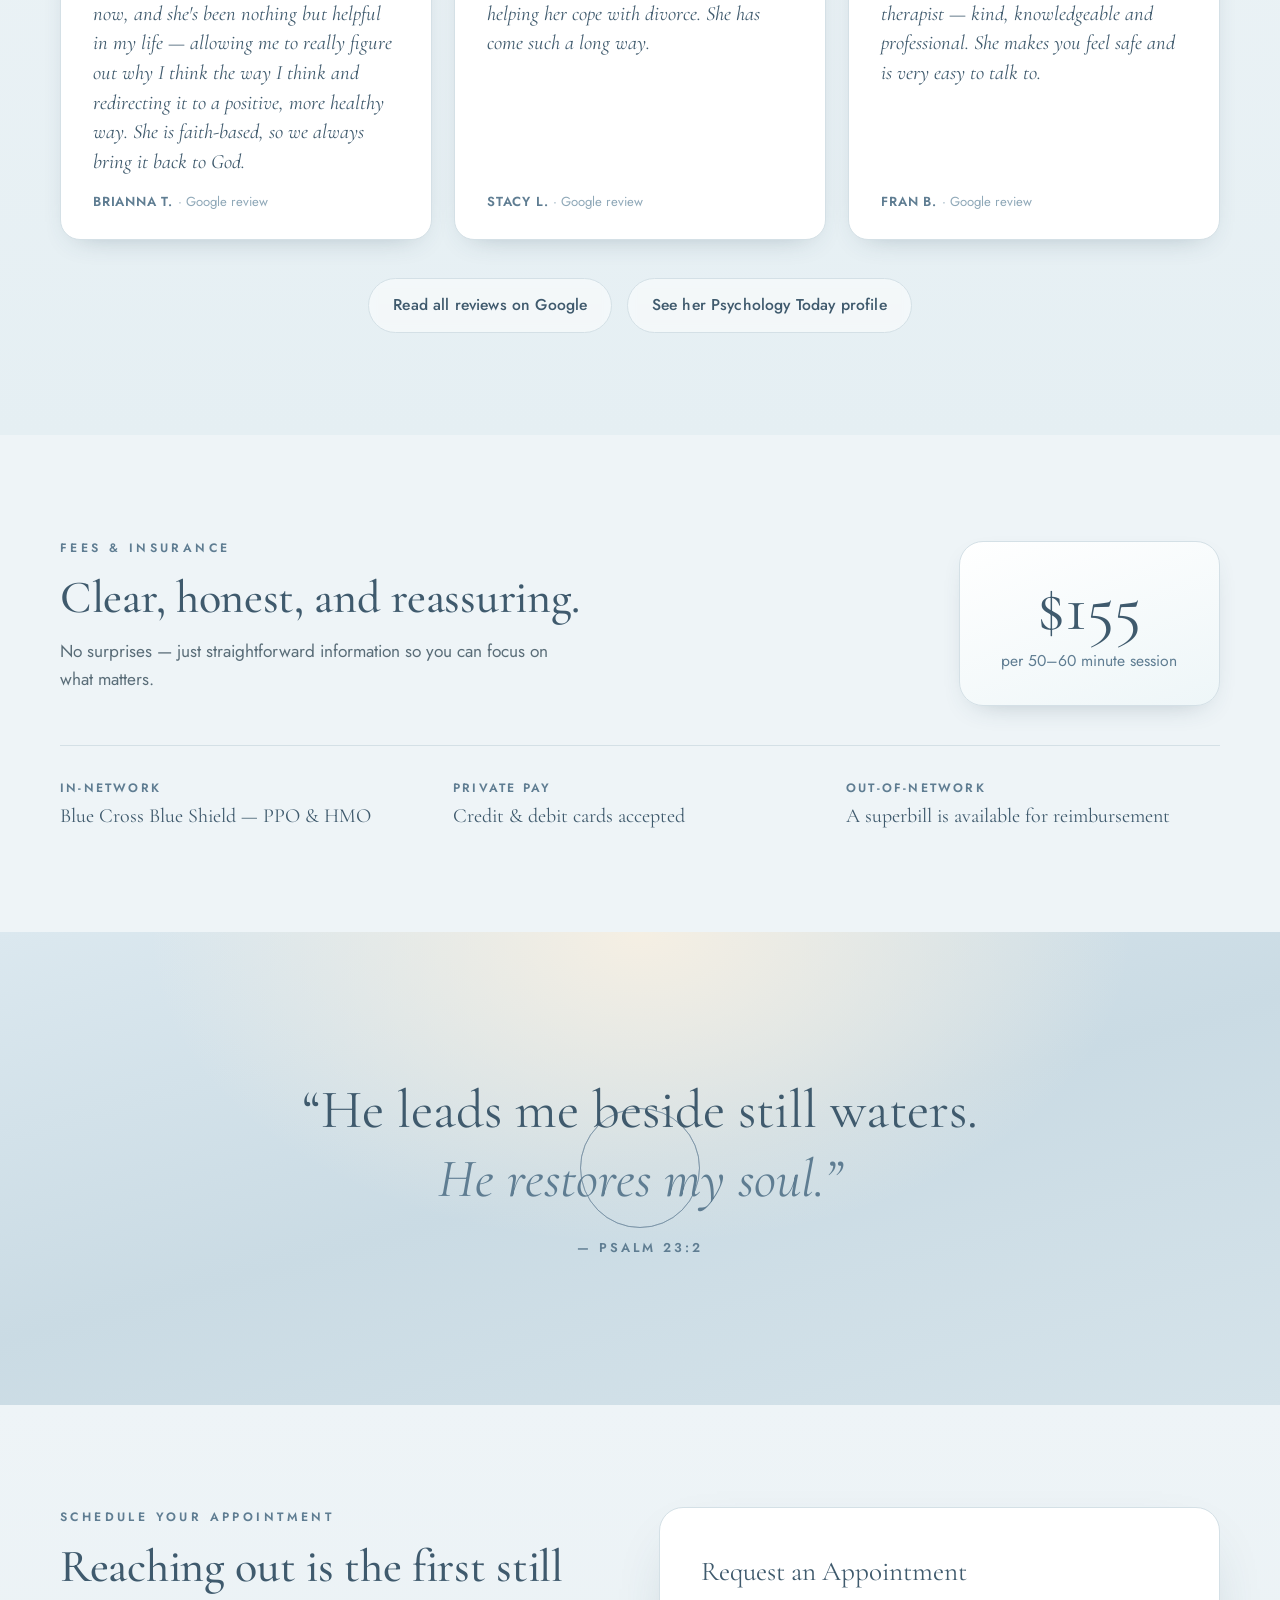
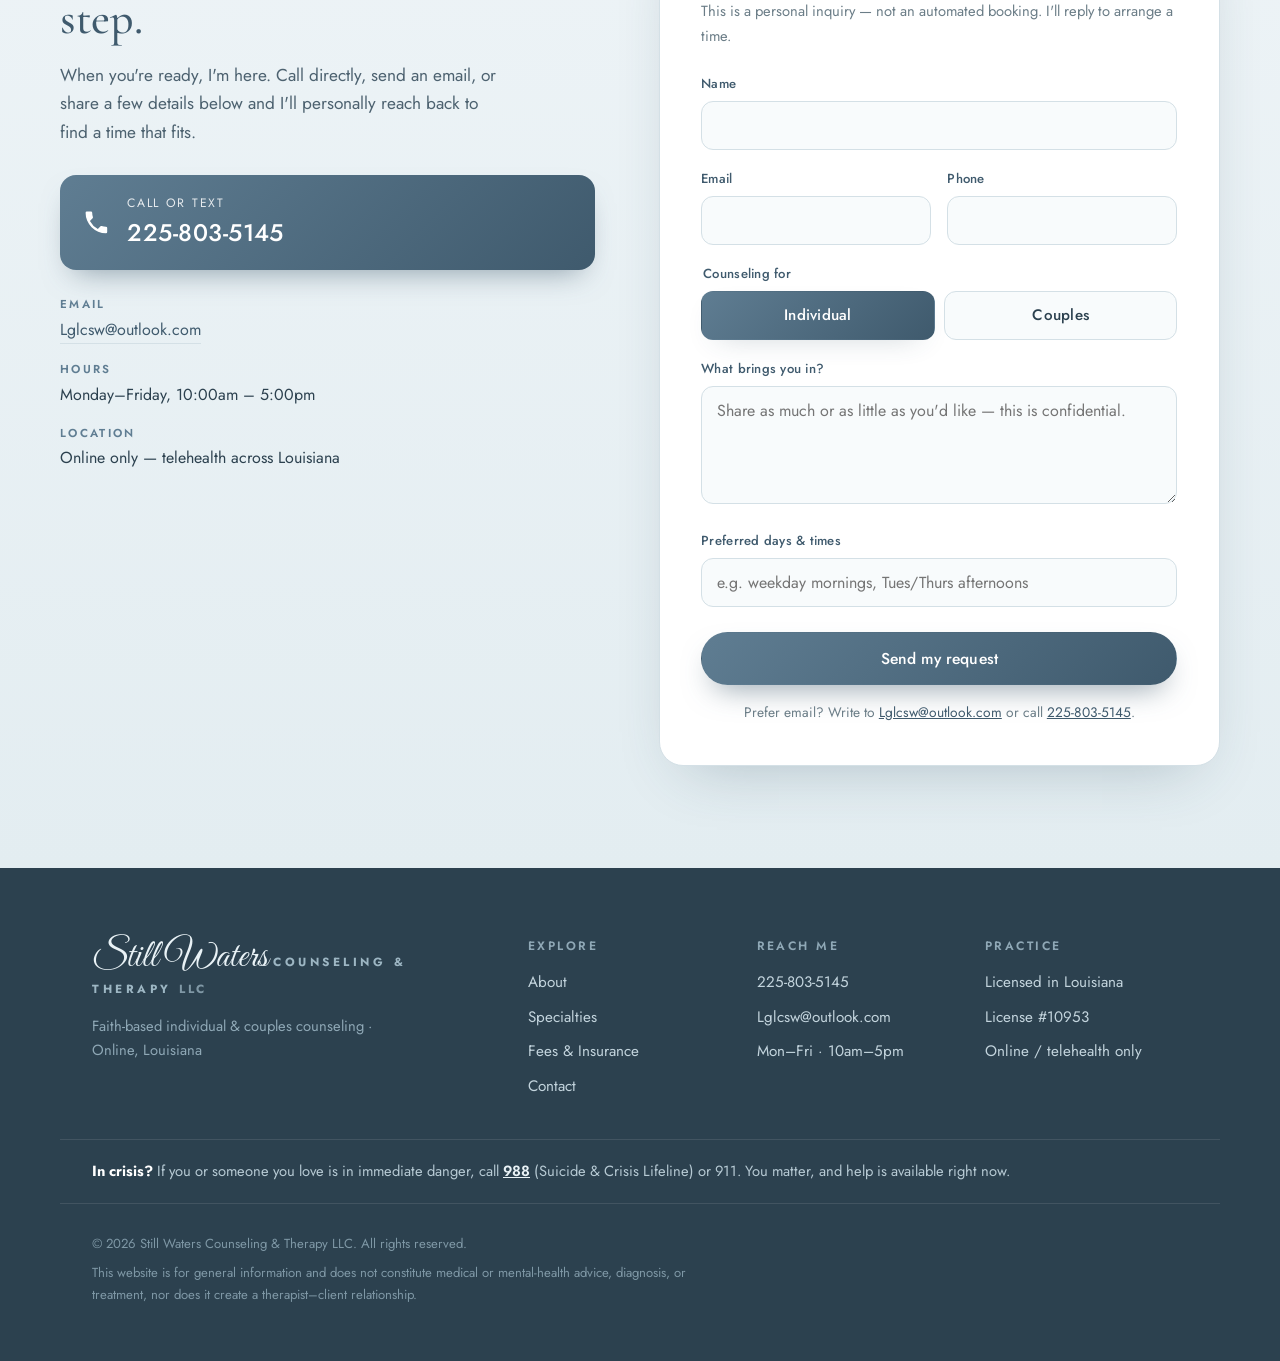
==== commit 0dc860a7: "Replace hero image with Psalm 23:2 still-waters photo Swap the arched mist-edge hero visual for the " ====
--- a/index.html
+++ b/index.html
@@ -204,7 +204,7 @@
     </div>
 
     <div class="hero-media reveal" aria-hidden="true">
-      <div class="hero-photo" style="background-image:url('assets/mist-edge.jpg')"></div>
+      <div class="hero-photo" style="background-image:url('assets/hero-stillwaters.jpg')"></div>
       <div class="hero-photo-glow"></div>
     </div>
   </div>
@@ -677,6 +677,6 @@
   </div>
 </footer>
 
-<script src="script.js"></script>
+<script src="script.js?v=2"></script>
 </body>
 </html>
--- a/styles.css
+++ b/styles.css
@@ -55,6 +55,11 @@
 .skip-link:focus{ left:0; }
 
 :focus-visible{ outline:2.5px solid var(--slate); outline-offset:3px; border-radius:4px; }
+#main:focus{ outline:none; }
+
+/* anchor targets sit clear of the fixed header (scroll-padding alone can under-shoot
+   the taller scrolled header, and in-content ids like #approach need their own offset) */
+section[id], #main, #top, #approach, [id]:target{ scroll-margin-top:104px; }
 
 /* ---------- shared type ---------- */
 h1{ font-family:var(--serif); font-weight:500; font-size:clamp(2.7rem,6vw,4.6rem); letter-spacing:-.5px; }
@@ -284,7 +289,7 @@
 /* hero media */
 .hero-media{ position:relative; }
 .hero-photo{
-  aspect-ratio:3/4; border-radius:180px 180px 24px 24px;
+  aspect-ratio:3/2; border-radius:28px;
   background-size:cover; background-position:center;
   box-shadow:var(--shadow); position:relative; z-index:2;
   border:6px solid rgba(255,255,255,.7);
@@ -800,7 +805,7 @@
   .hero{ padding-top:4.75rem; }
   .hero-grid{ grid-template-columns:1fr; }
   .hero-media{ max-width:380px; margin:0 auto; order:-1; }
-  .hero-photo{ aspect-ratio:16/10; border-radius:26px; }
+  .hero-photo{ aspect-ratio:3/2; border-radius:26px; }
   .hero-ripples{ display:none; }
 
   .about-grid{ grid-template-columns:1fr; }
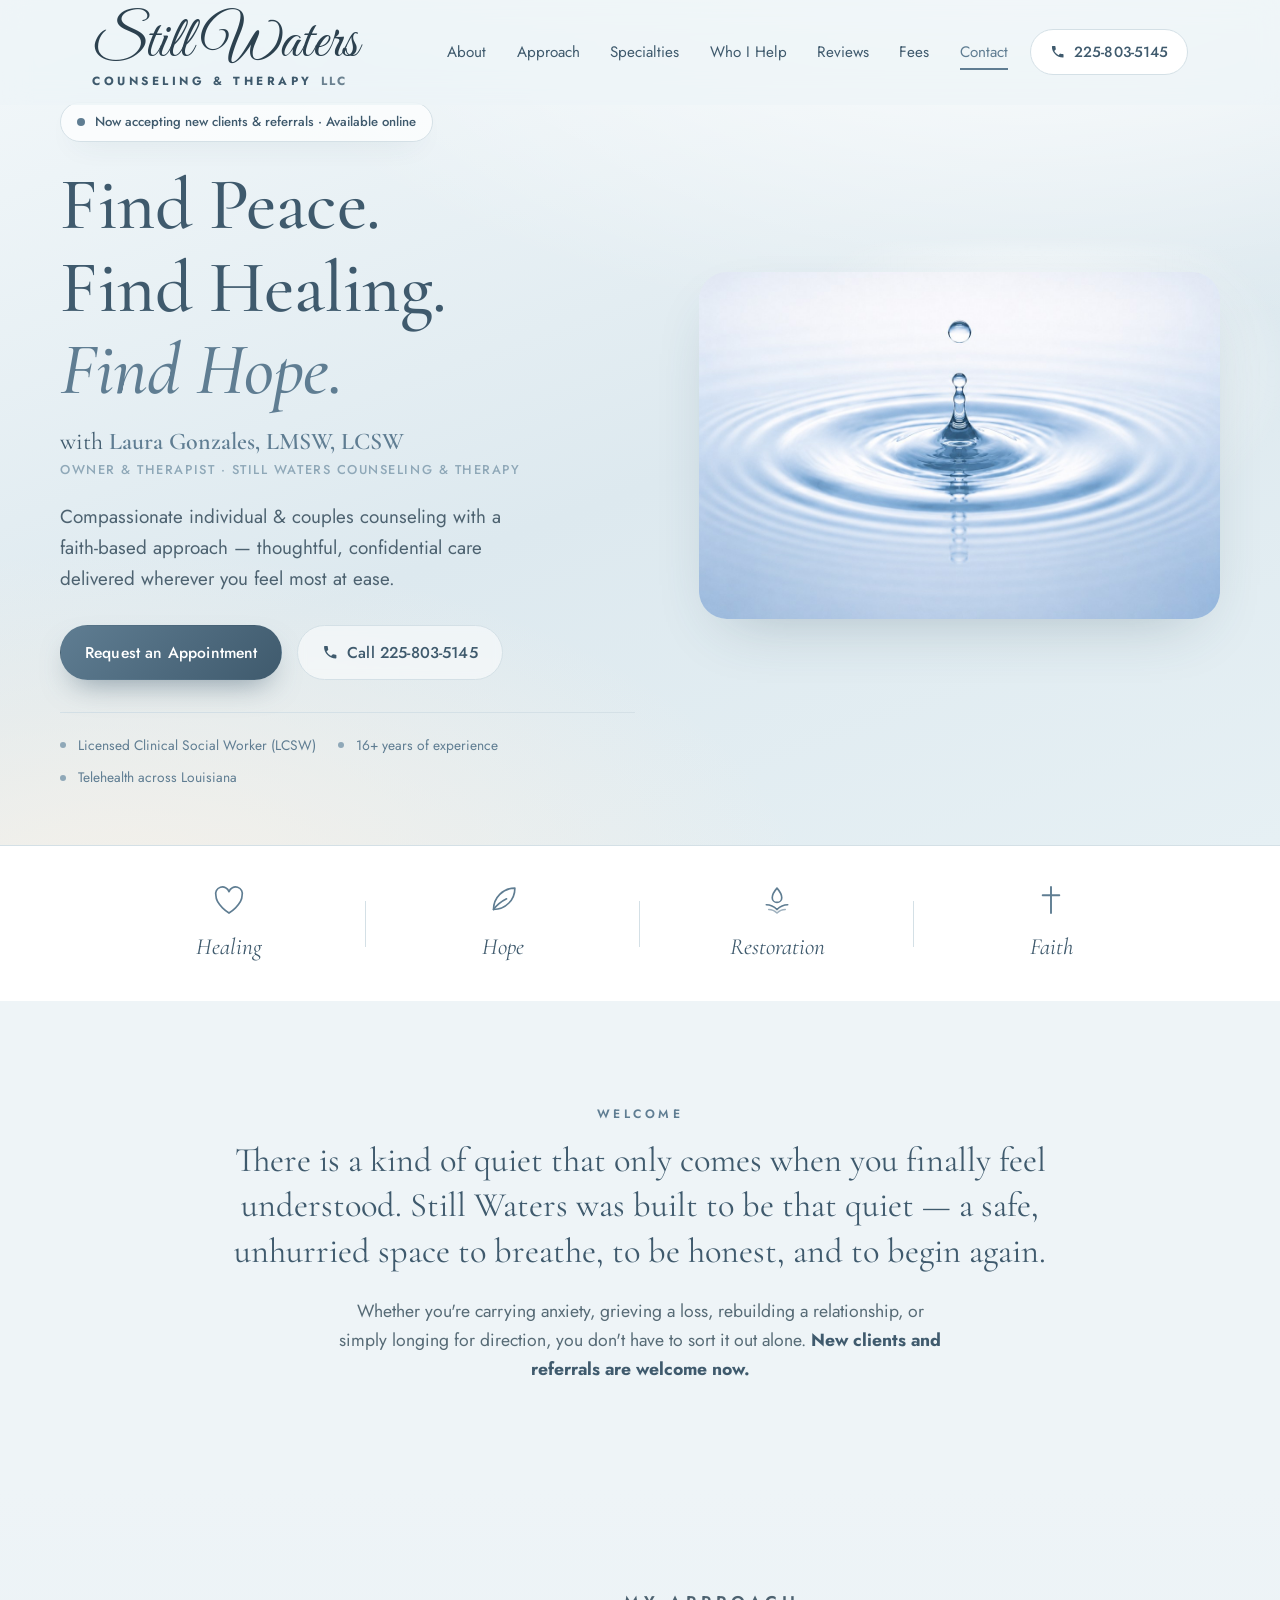
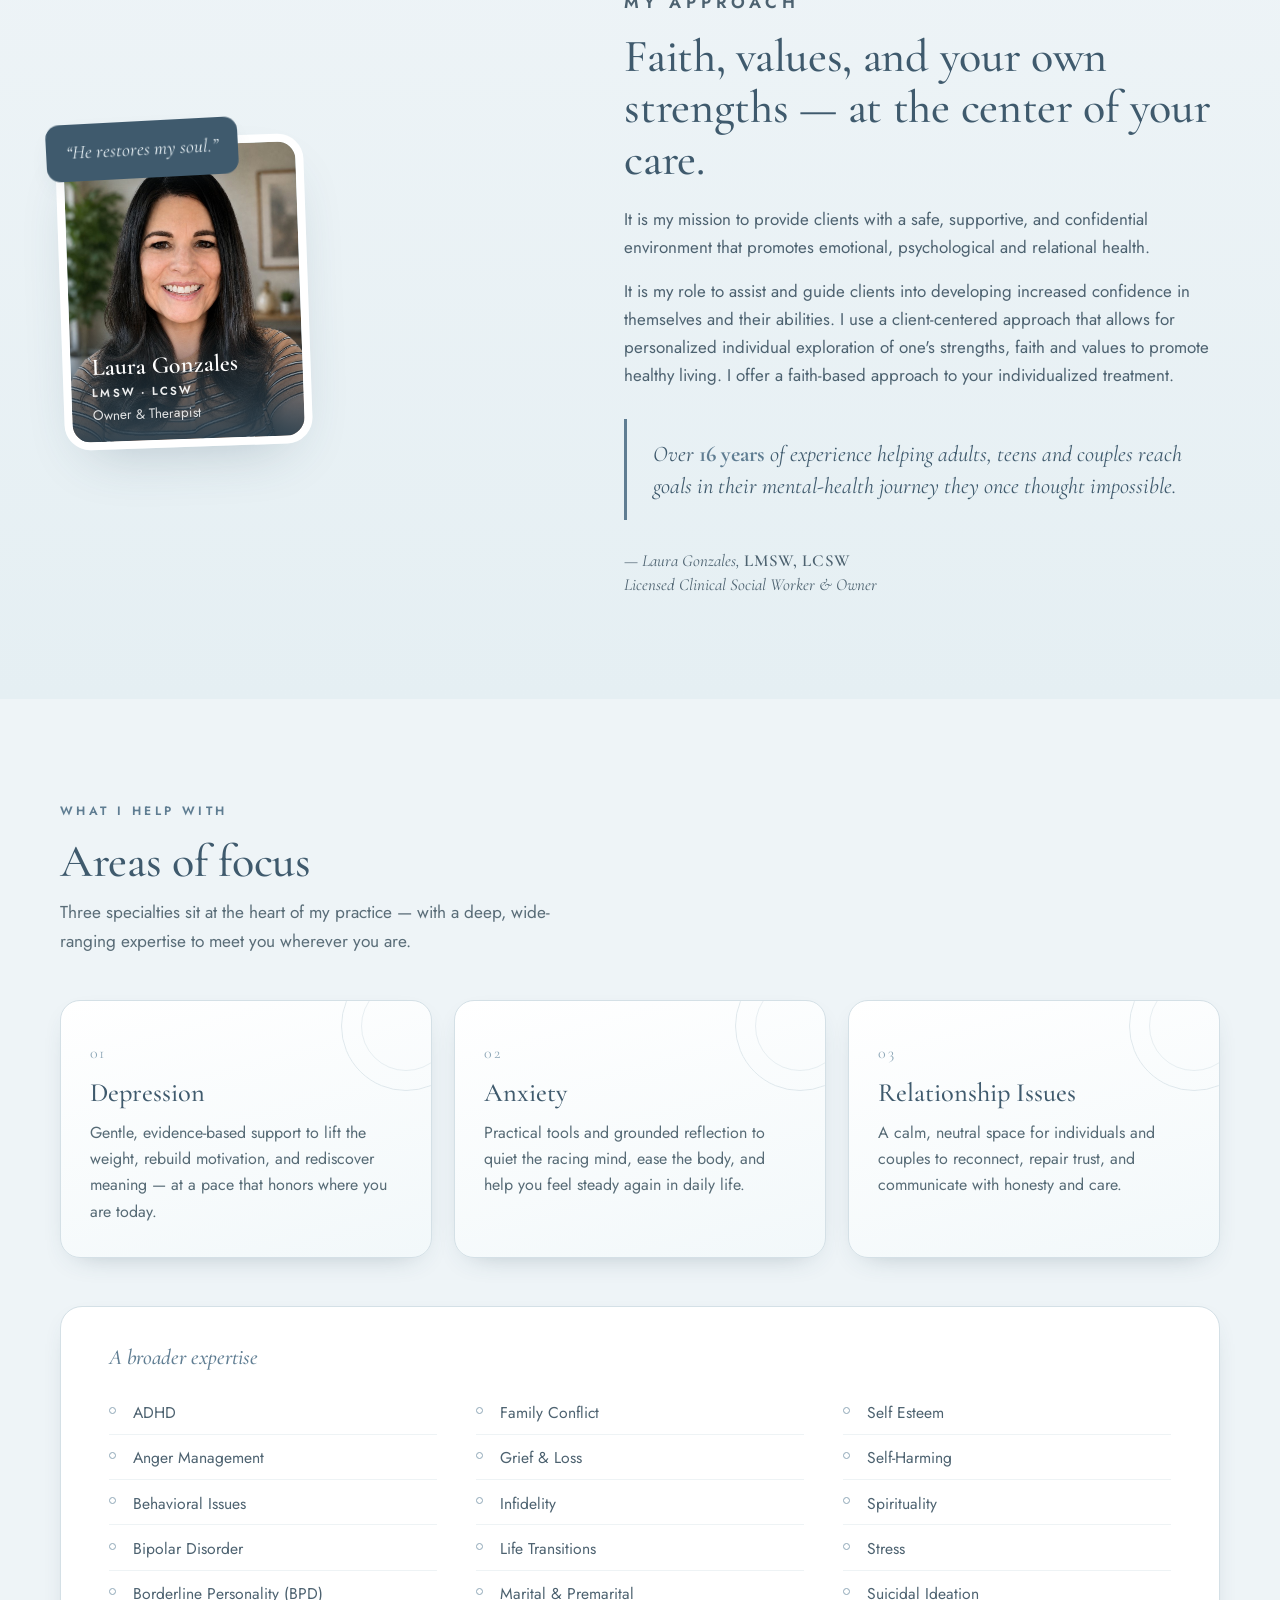
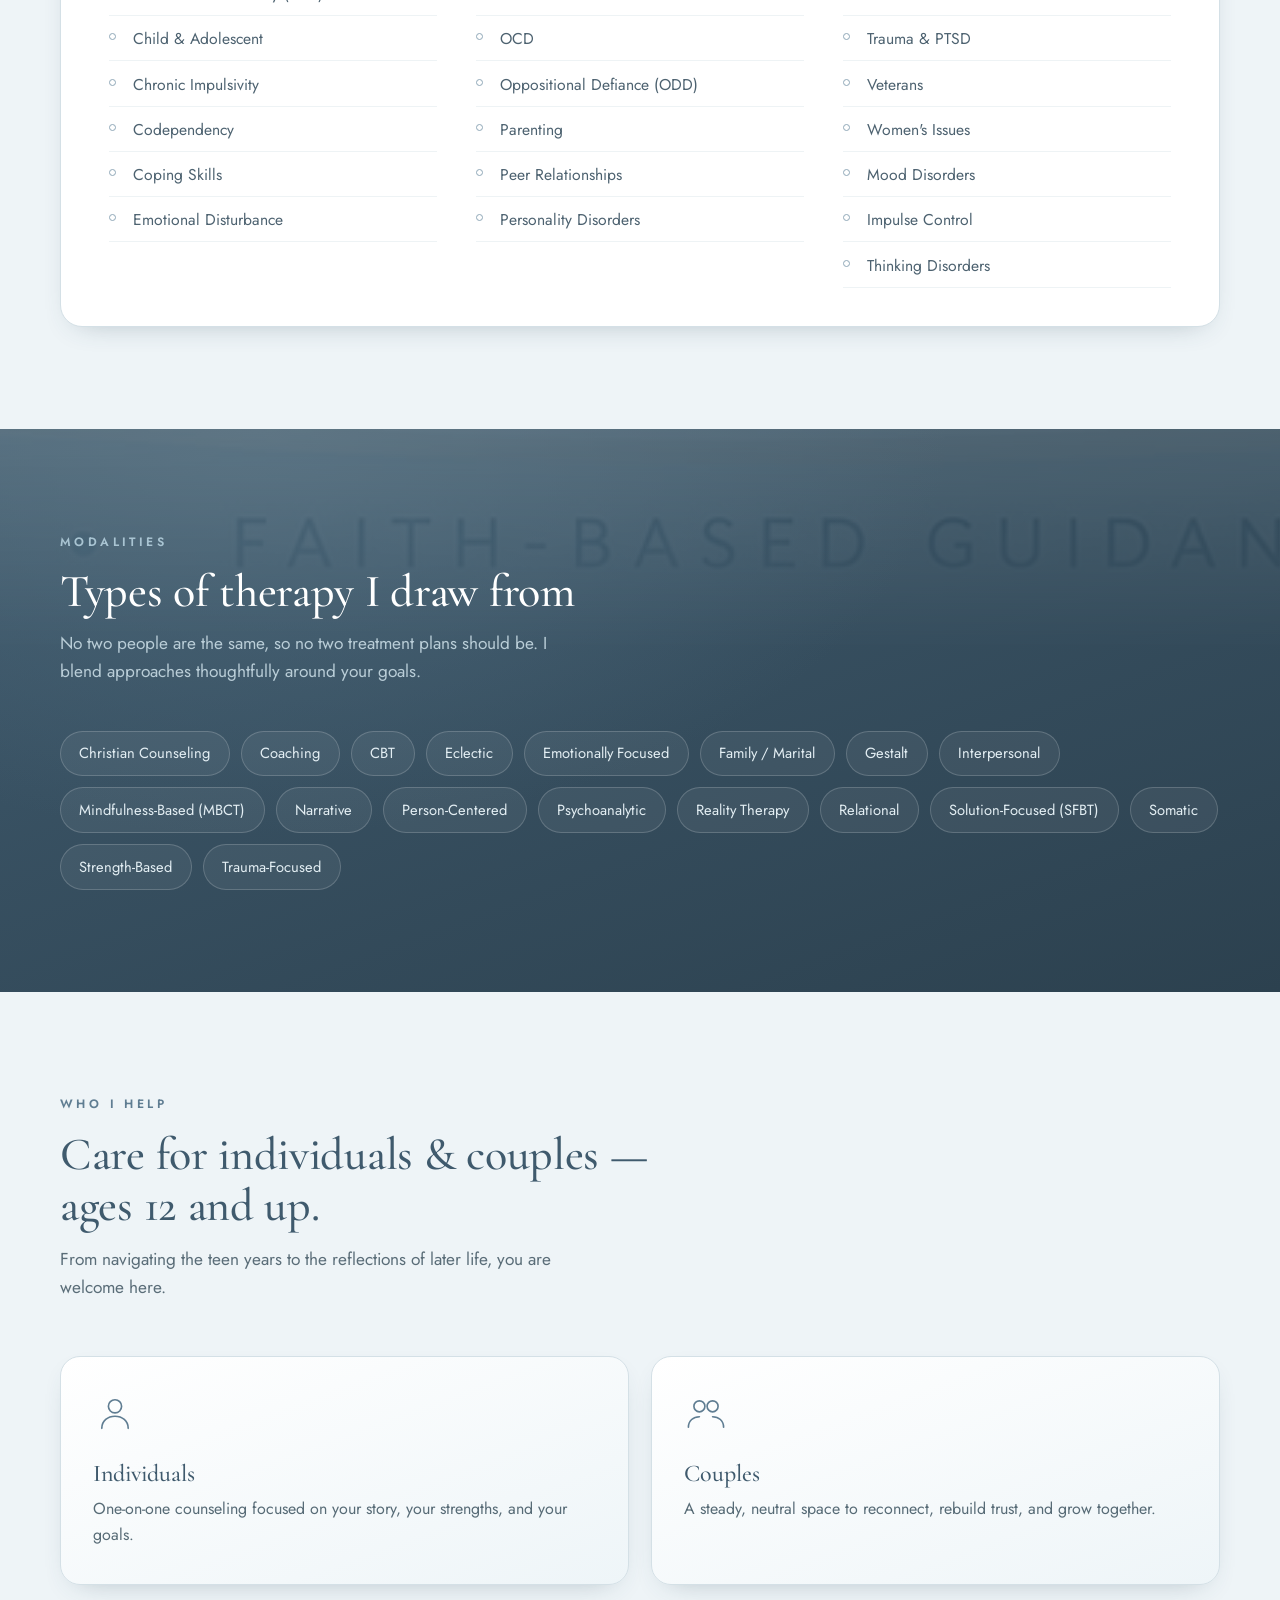
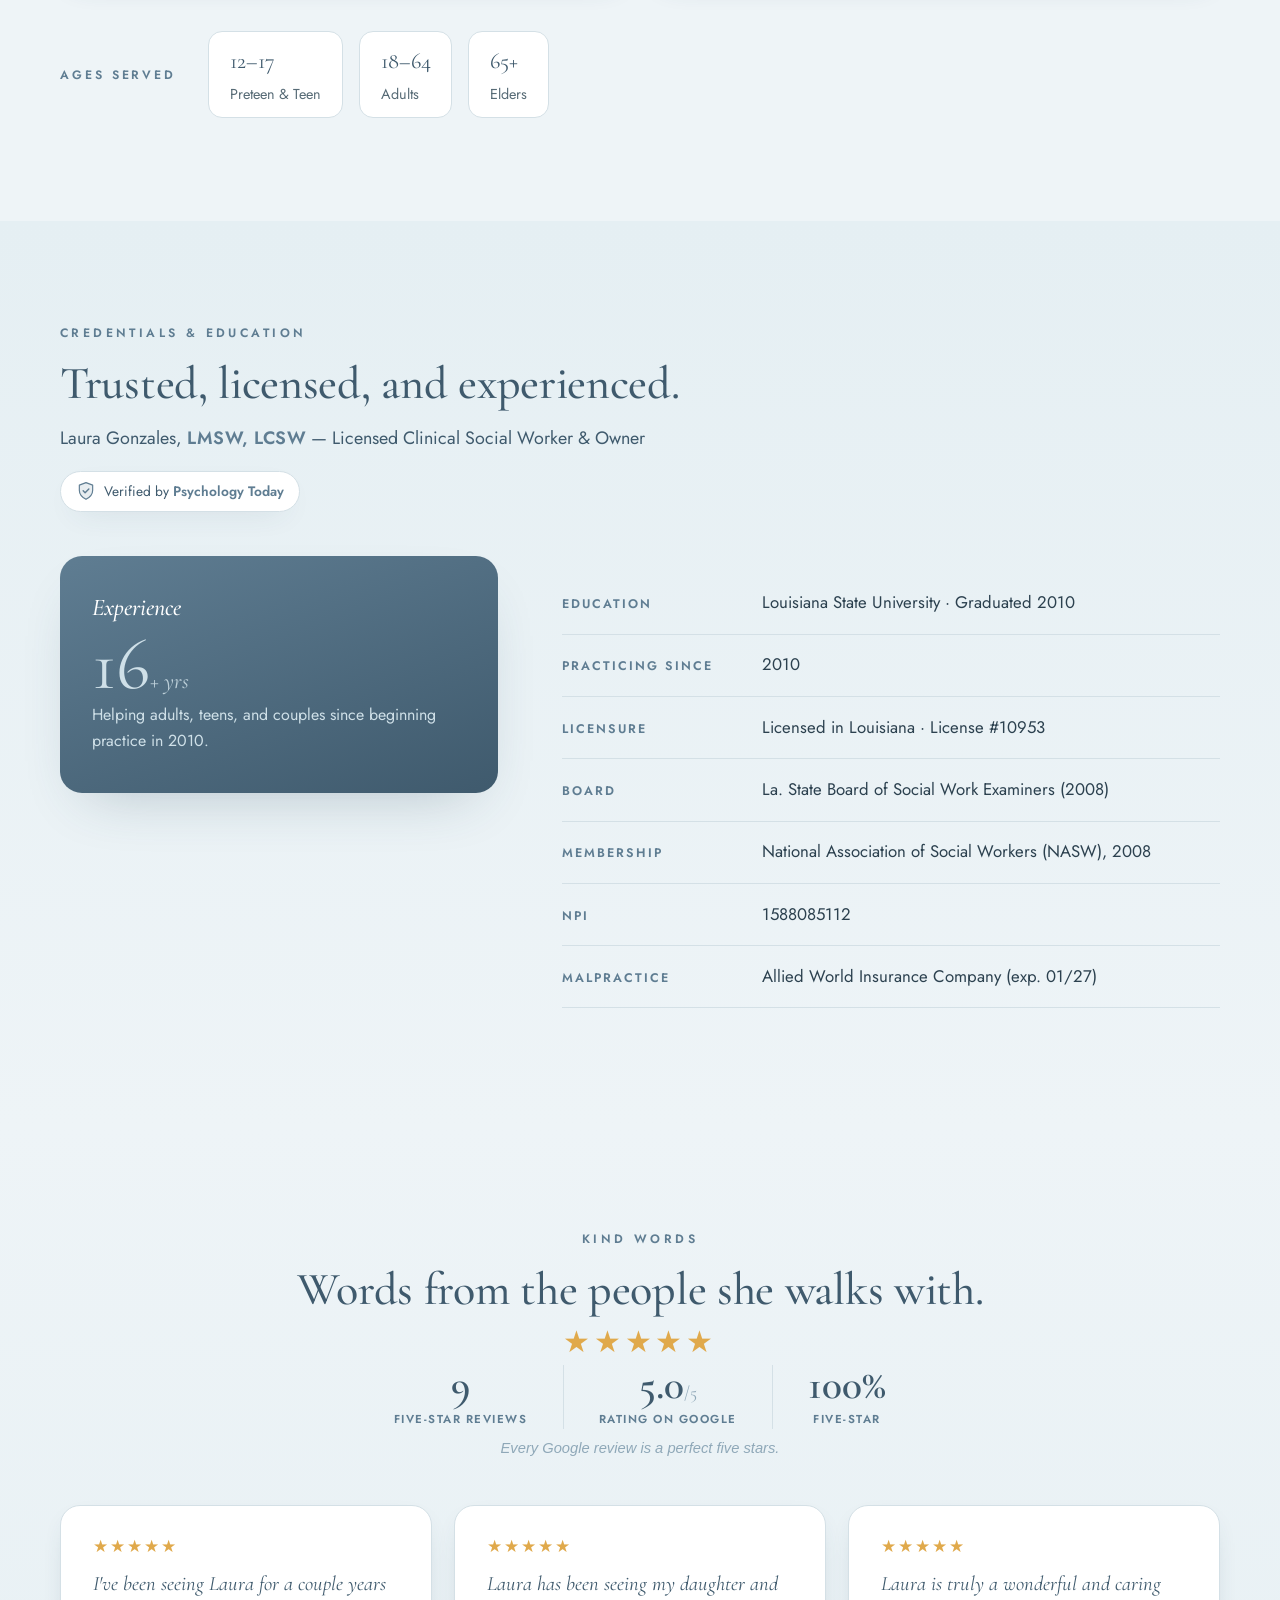
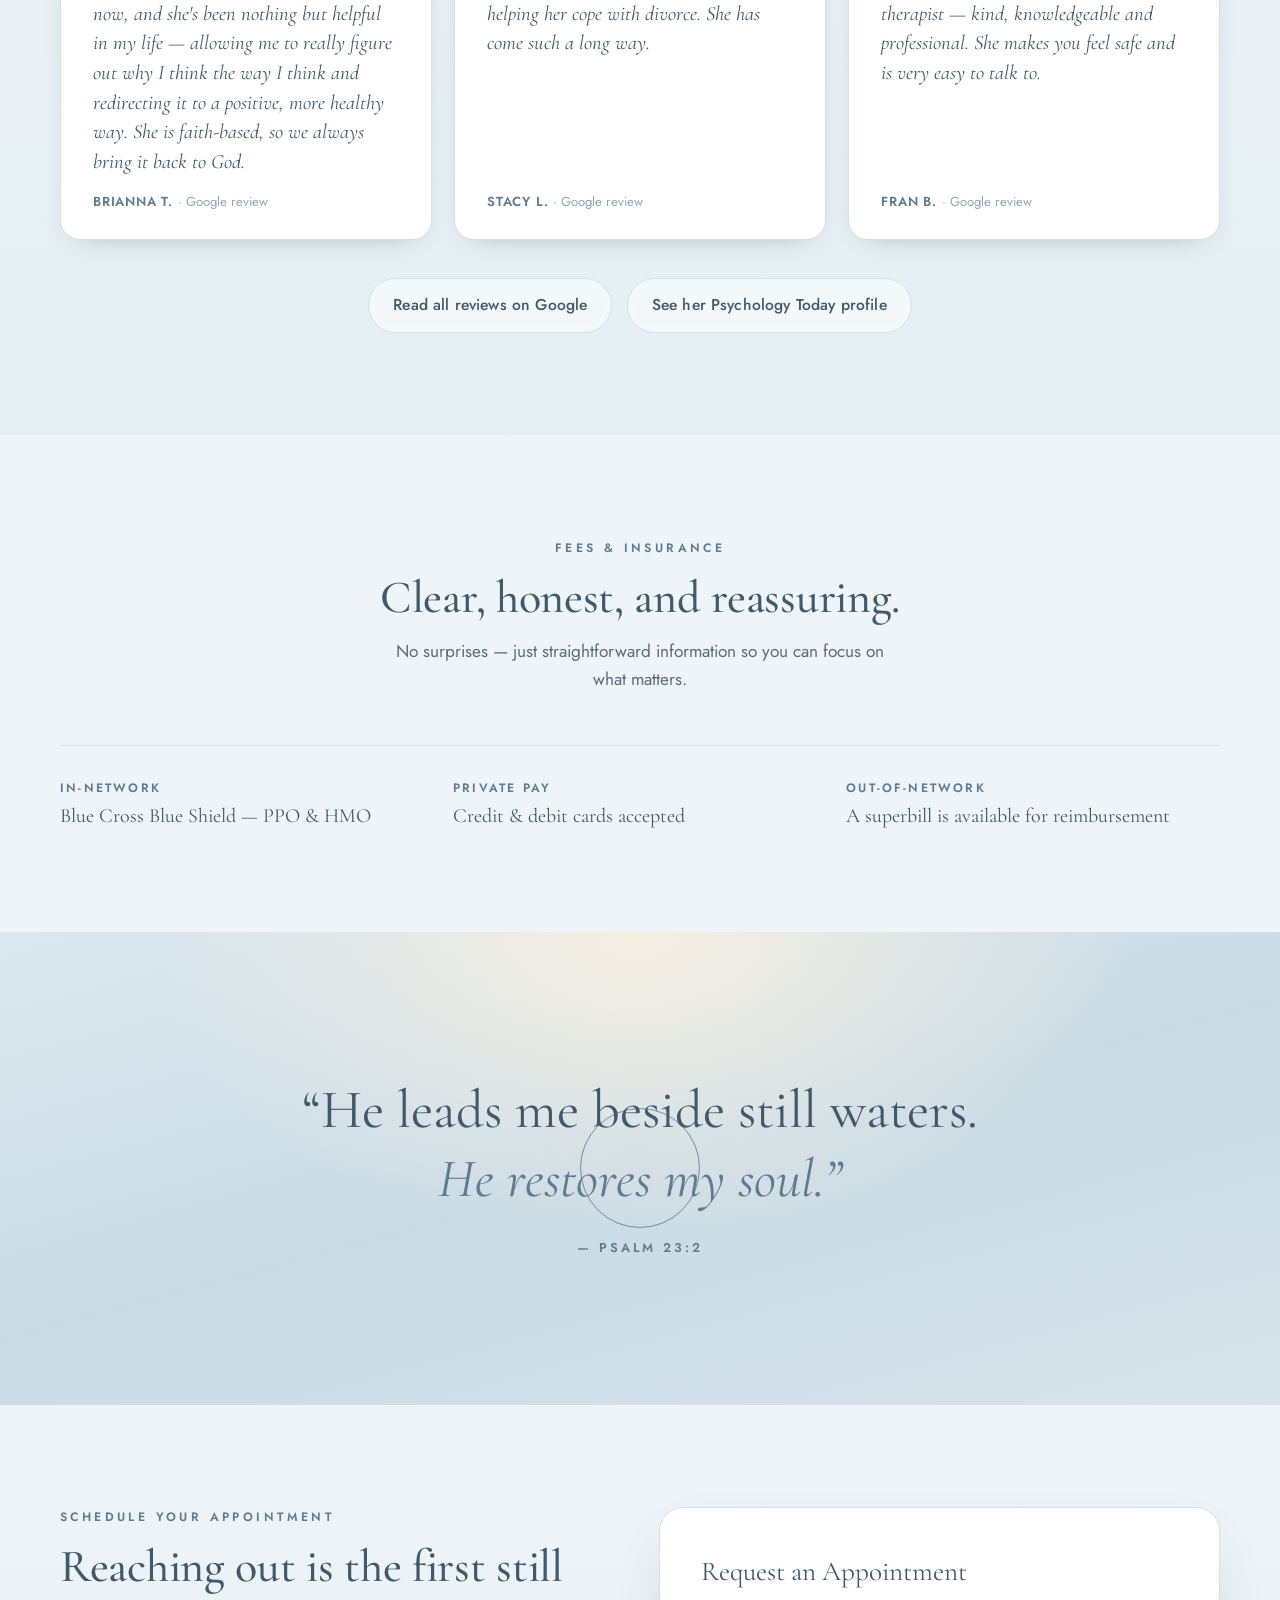
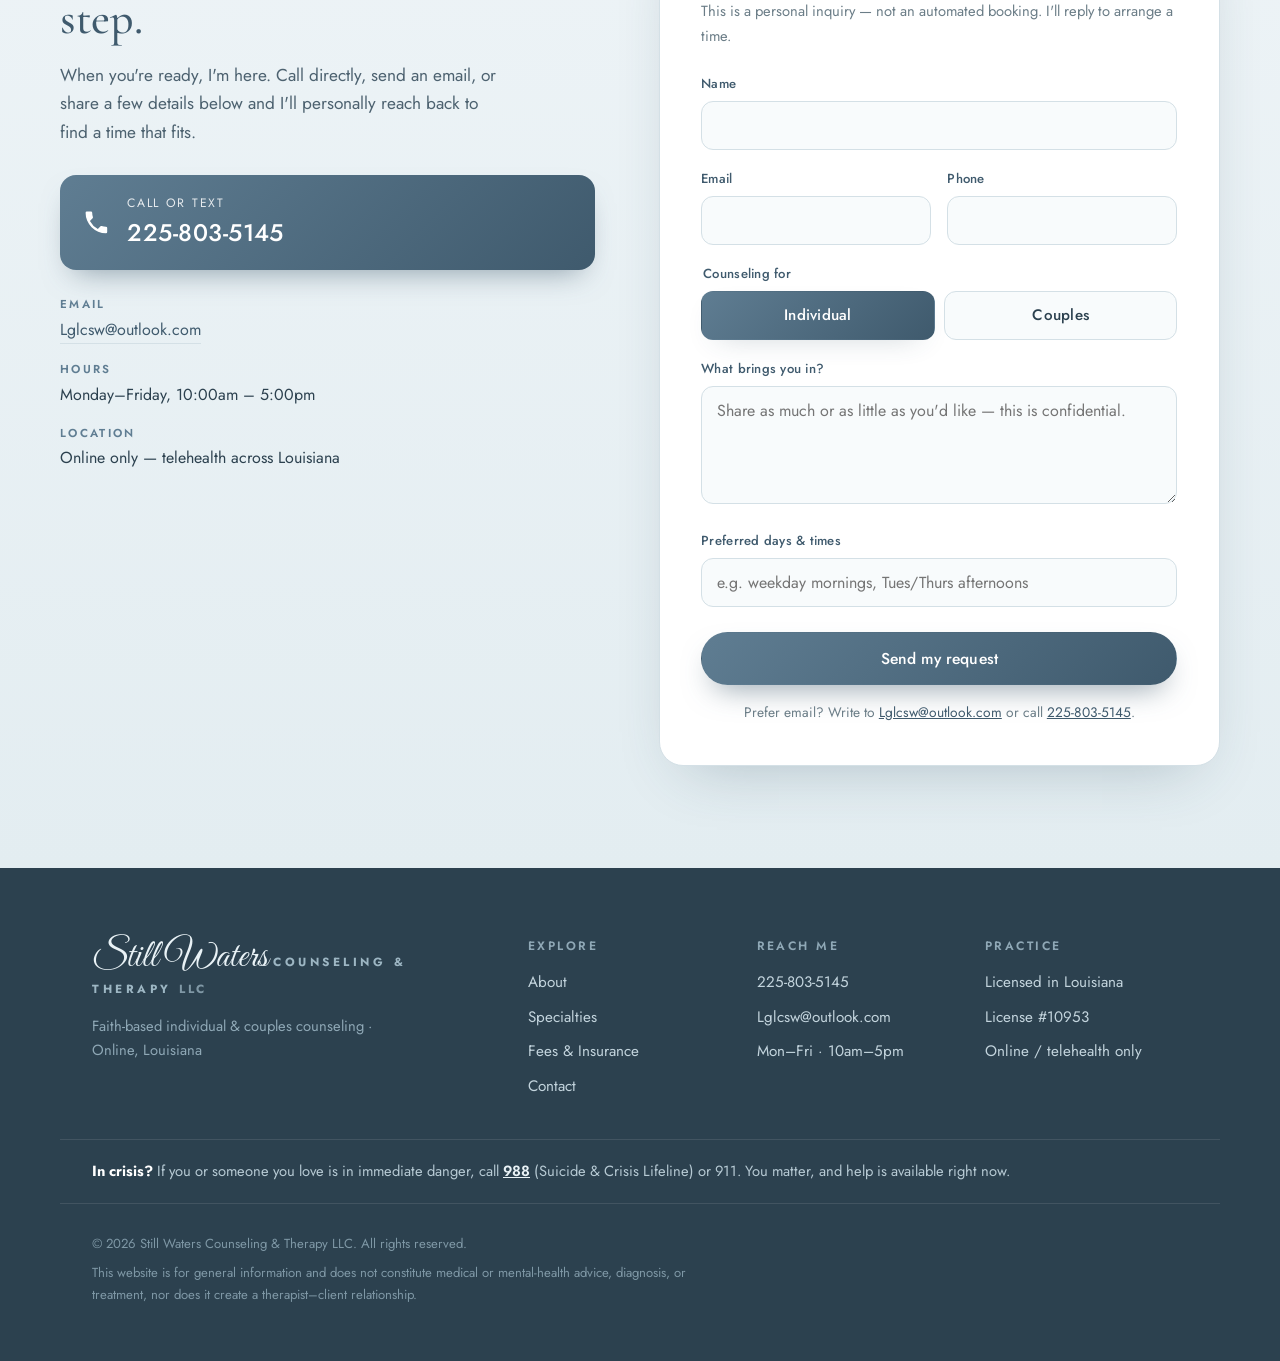
==== commit 98a9a252: "Shrink Laura's photo ~25% and remove the session-rate card Co-Authored-By: Claude Opus 4.8 <noreply@" ====
--- a/index.html
+++ b/index.html
@@ -36,7 +36,6 @@
   "image": "https://stillwatersla.org/assets/still-waters-brand.jpg",
   "telephone": "+1-225-803-5145",
   "email": "Lglcsw@outlook.com",
-  "priceRange": "$155",
   "areaServed": {
     "@type": "State",
     "name": "Louisiana"
@@ -507,11 +506,6 @@
       </p>
     </div>
 
-    <div class="fee-rate reveal">
-      <p class="rate-amount">$155</p>
-      <p class="rate-detail">per 50–60&nbsp;minute session</p>
-    </div>
-
     <ul class="fee-list reveal">
       <li>
         <strong>In-network</strong>
--- a/styles.css
+++ b/styles.css
@@ -244,7 +244,7 @@
 }
 .hero-grid{
   max-width:var(--wrap); margin:0 auto; position:relative; z-index:2;
-  display:grid; grid-template-columns:1.15fr .85fr; gap:clamp(2rem,5vw,4.5rem);
+  display:grid; grid-template-columns:1.05fr .95fr; gap:clamp(2rem,5vw,4.5rem);
   align-items:center;
 }
 .eyebrow{
@@ -292,7 +292,6 @@
   aspect-ratio:3/2; border-radius:28px;
   background-size:cover; background-position:center;
   box-shadow:var(--shadow); position:relative; z-index:2;
-  border:6px solid rgba(255,255,255,.7);
 }
 .hero-photo-glow{
   position:absolute; inset:-8% -12% -12% -8%; z-index:1;
@@ -375,7 +374,7 @@
 /* provider photo card (portrait + name badge; graceful monogram until the
    real photo is dropped at assets/laura-gonzales.jpg) */
 .provider-card{
-  position:relative; margin:0; aspect-ratio:4/5; max-width:300px;
+  position:relative; margin:0; aspect-ratio:4/5; max-width:248px;
   border-radius:26px; overflow:hidden;
   border:8px solid #fff; box-shadow:var(--shadow);
   background:linear-gradient(160deg,#dceaf0 0%,#c3d8e2 100%);
@@ -624,10 +623,10 @@
 .fees{ padding:clamp(4rem,8vw,7rem) clamp(1rem,4vw,2rem); }
 .fees-grid{
   max-width:var(--wrap); margin:0 auto;
-  display:grid; grid-template-columns:1.1fr .9fr; grid-template-areas:"head rate" "list list";
-  gap:2.2rem clamp(2rem,5vw,4rem); align-items:center;
-}
-.fees-head{ grid-area:head; }
+  display:grid; grid-template-columns:1fr; grid-template-areas:"head" "list";
+  gap:2.2rem clamp(2rem,5vw,4rem);
+}
+.fees-head{ grid-area:head; text-align:center; max-width:44rem; margin:0 auto; }
 .fees-head h2{ margin:.5rem 0 .8rem; }
 .fee-rate{
   grid-area:rate; justify-self:end; text-align:center;
@@ -819,8 +818,7 @@
   .about-verse-chip{ top:-14px; left:8px; }
   .cred-grid{ grid-template-columns:1fr; }
   .cred-block{ position:static; }
-  .fees-grid{ grid-template-columns:1fr; grid-template-areas:"head" "rate" "list"; }
-  .fee-rate{ justify-self:stretch; }
+  .fees-grid{ grid-template-columns:1fr; grid-template-areas:"head" "list"; }
   .contact-grid{ grid-template-columns:1fr; }
   .footer-inner{ grid-template-columns:1fr; }
 }
